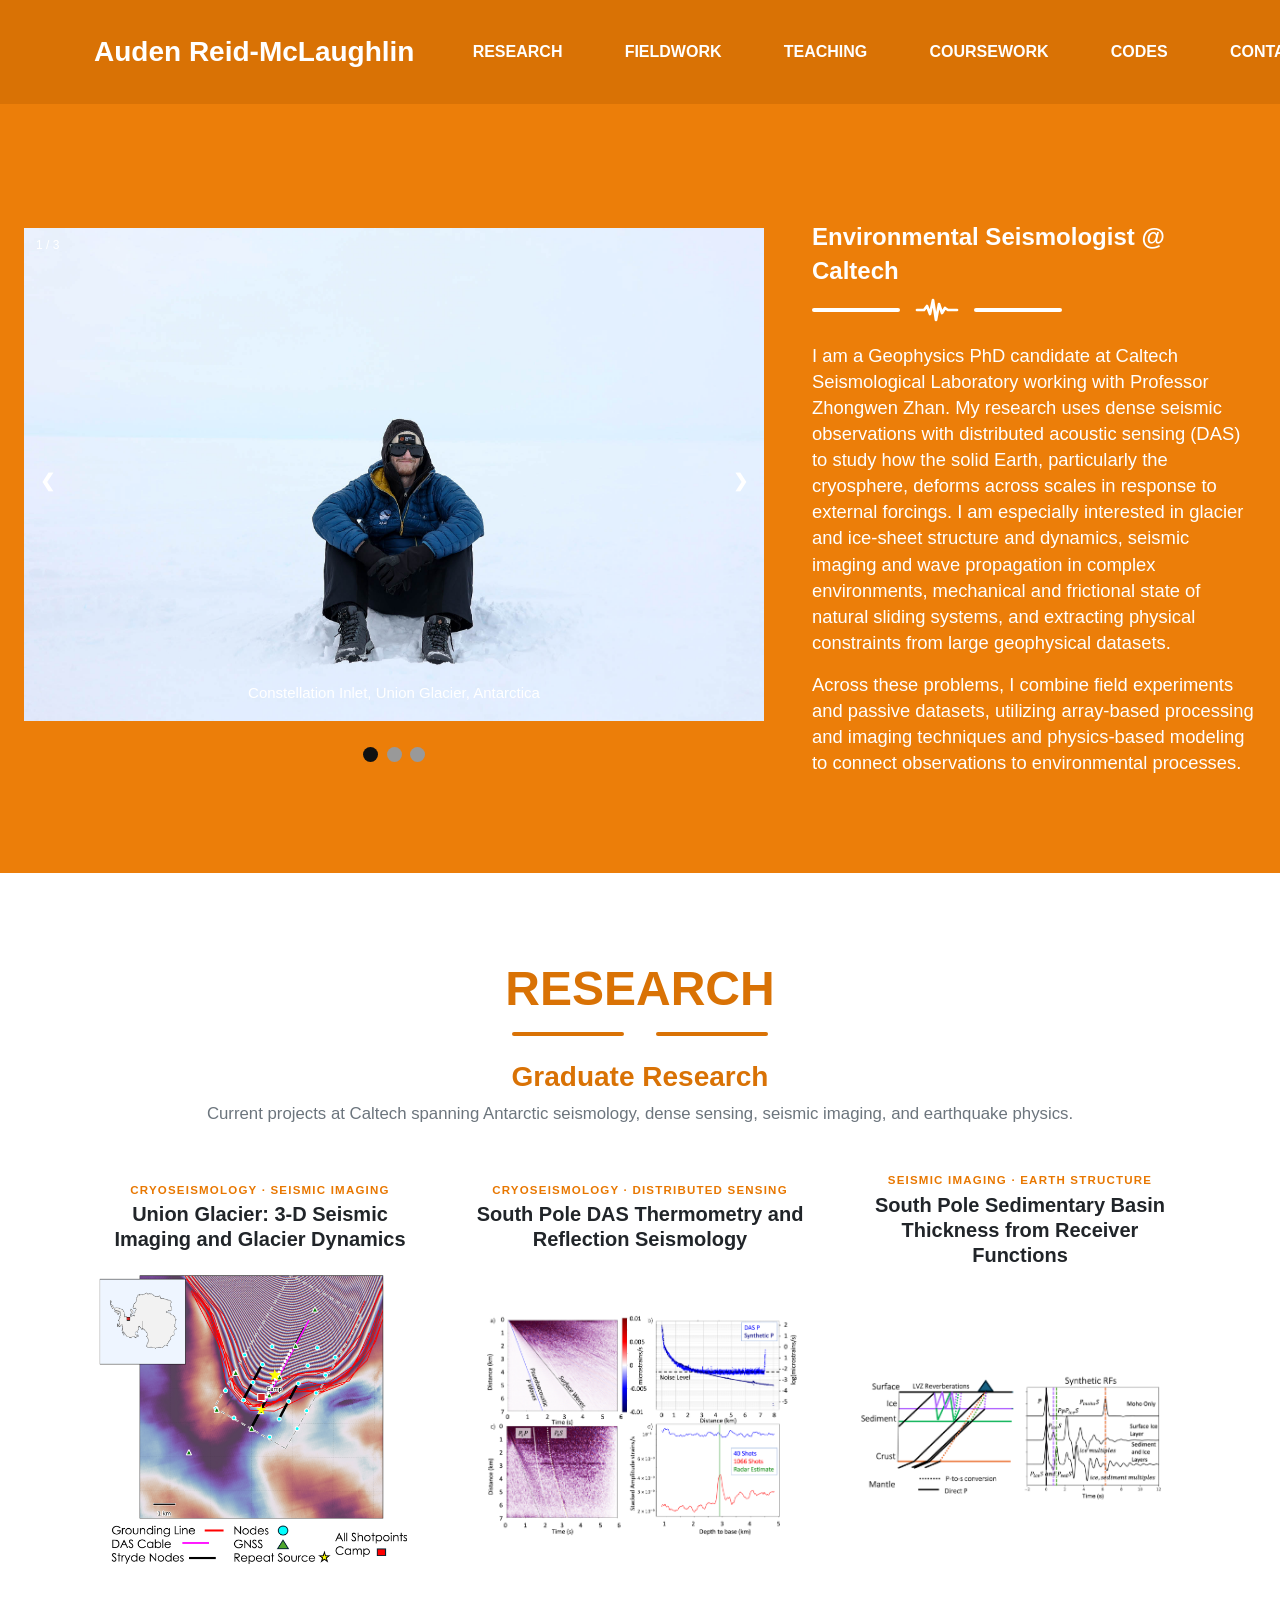
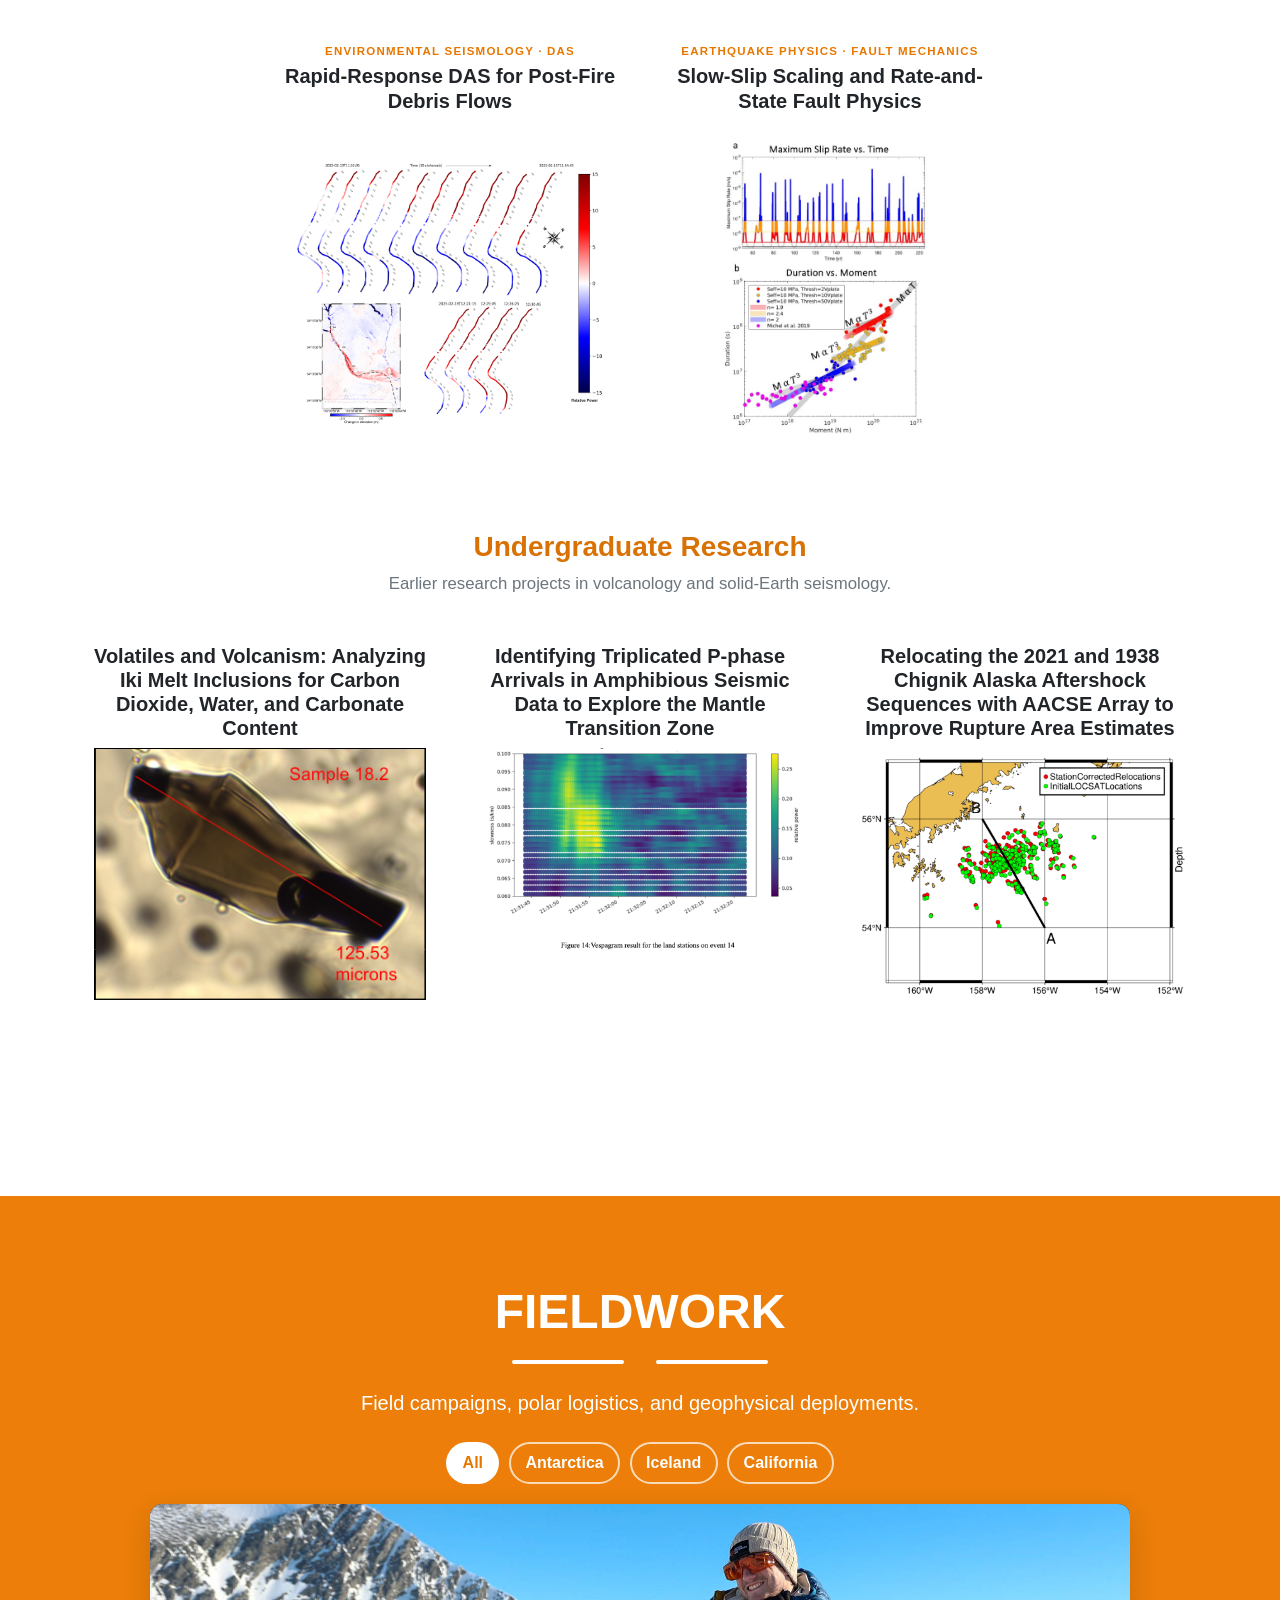
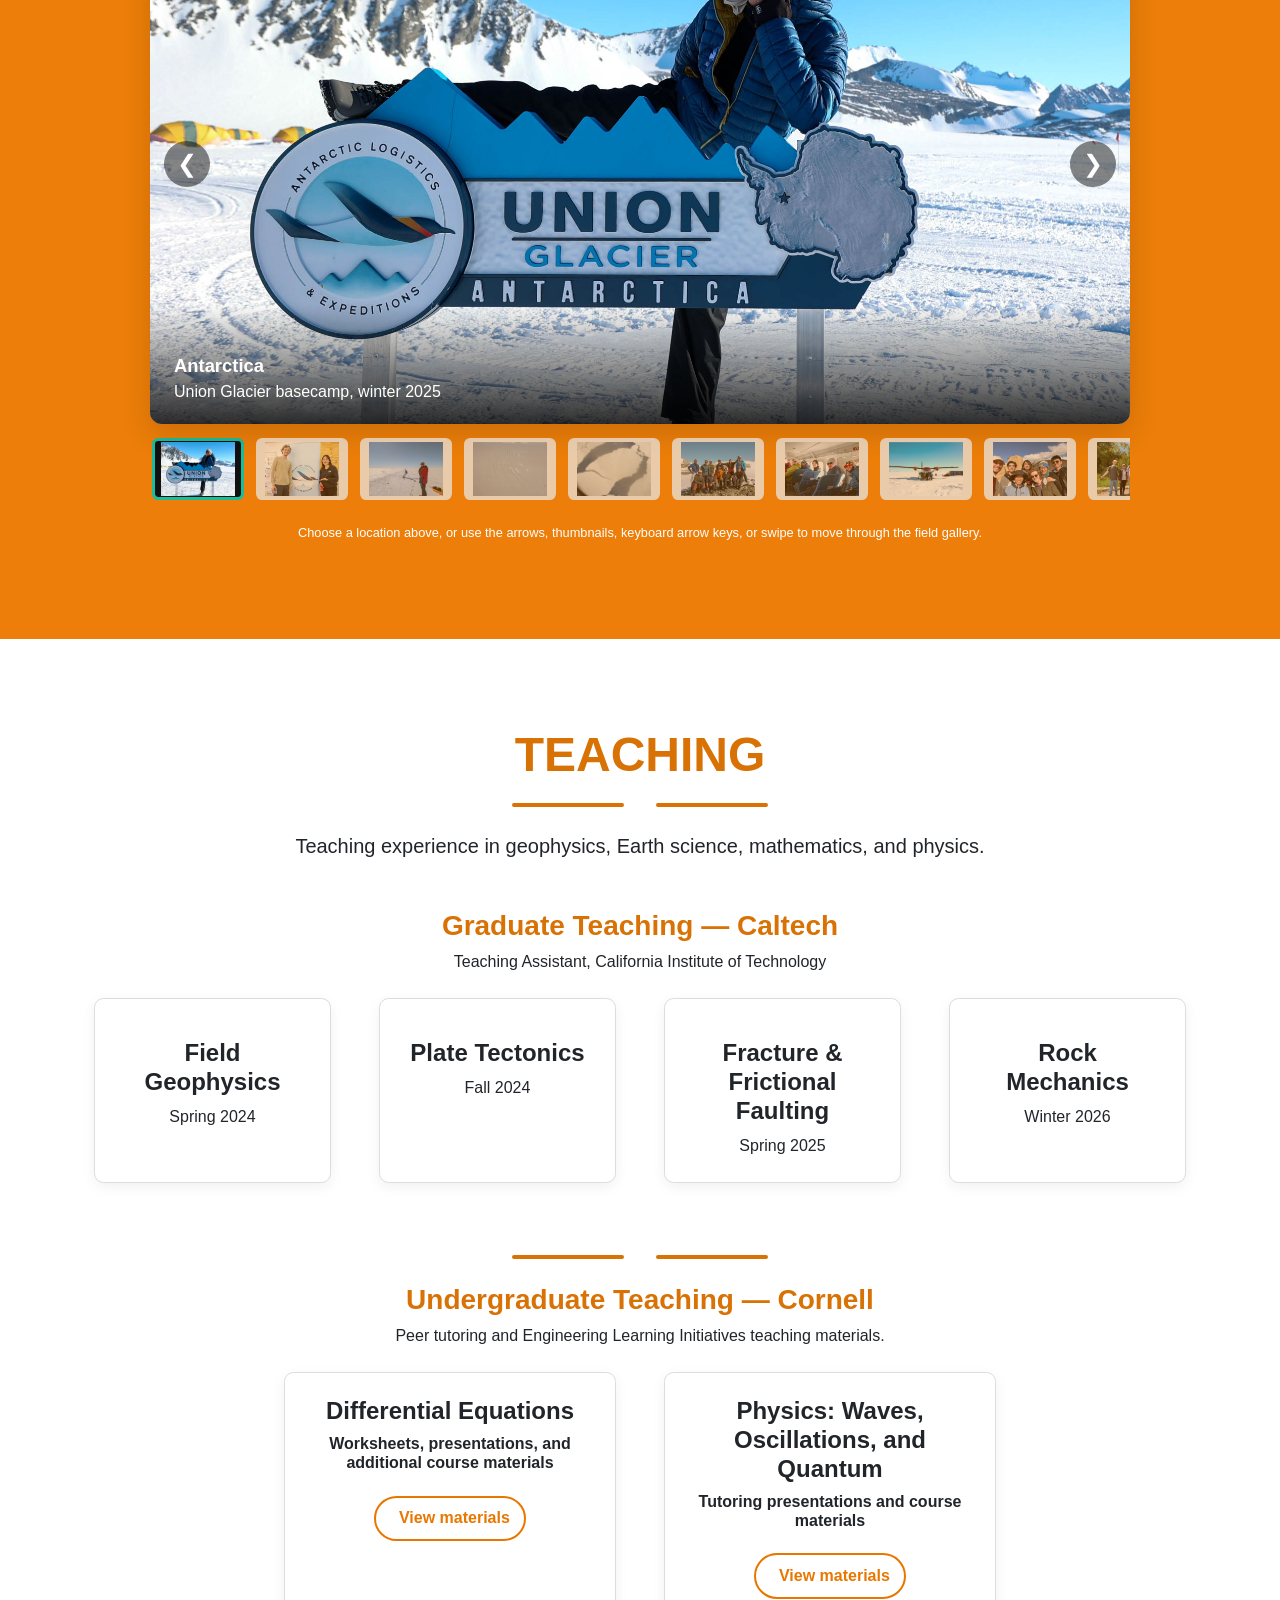
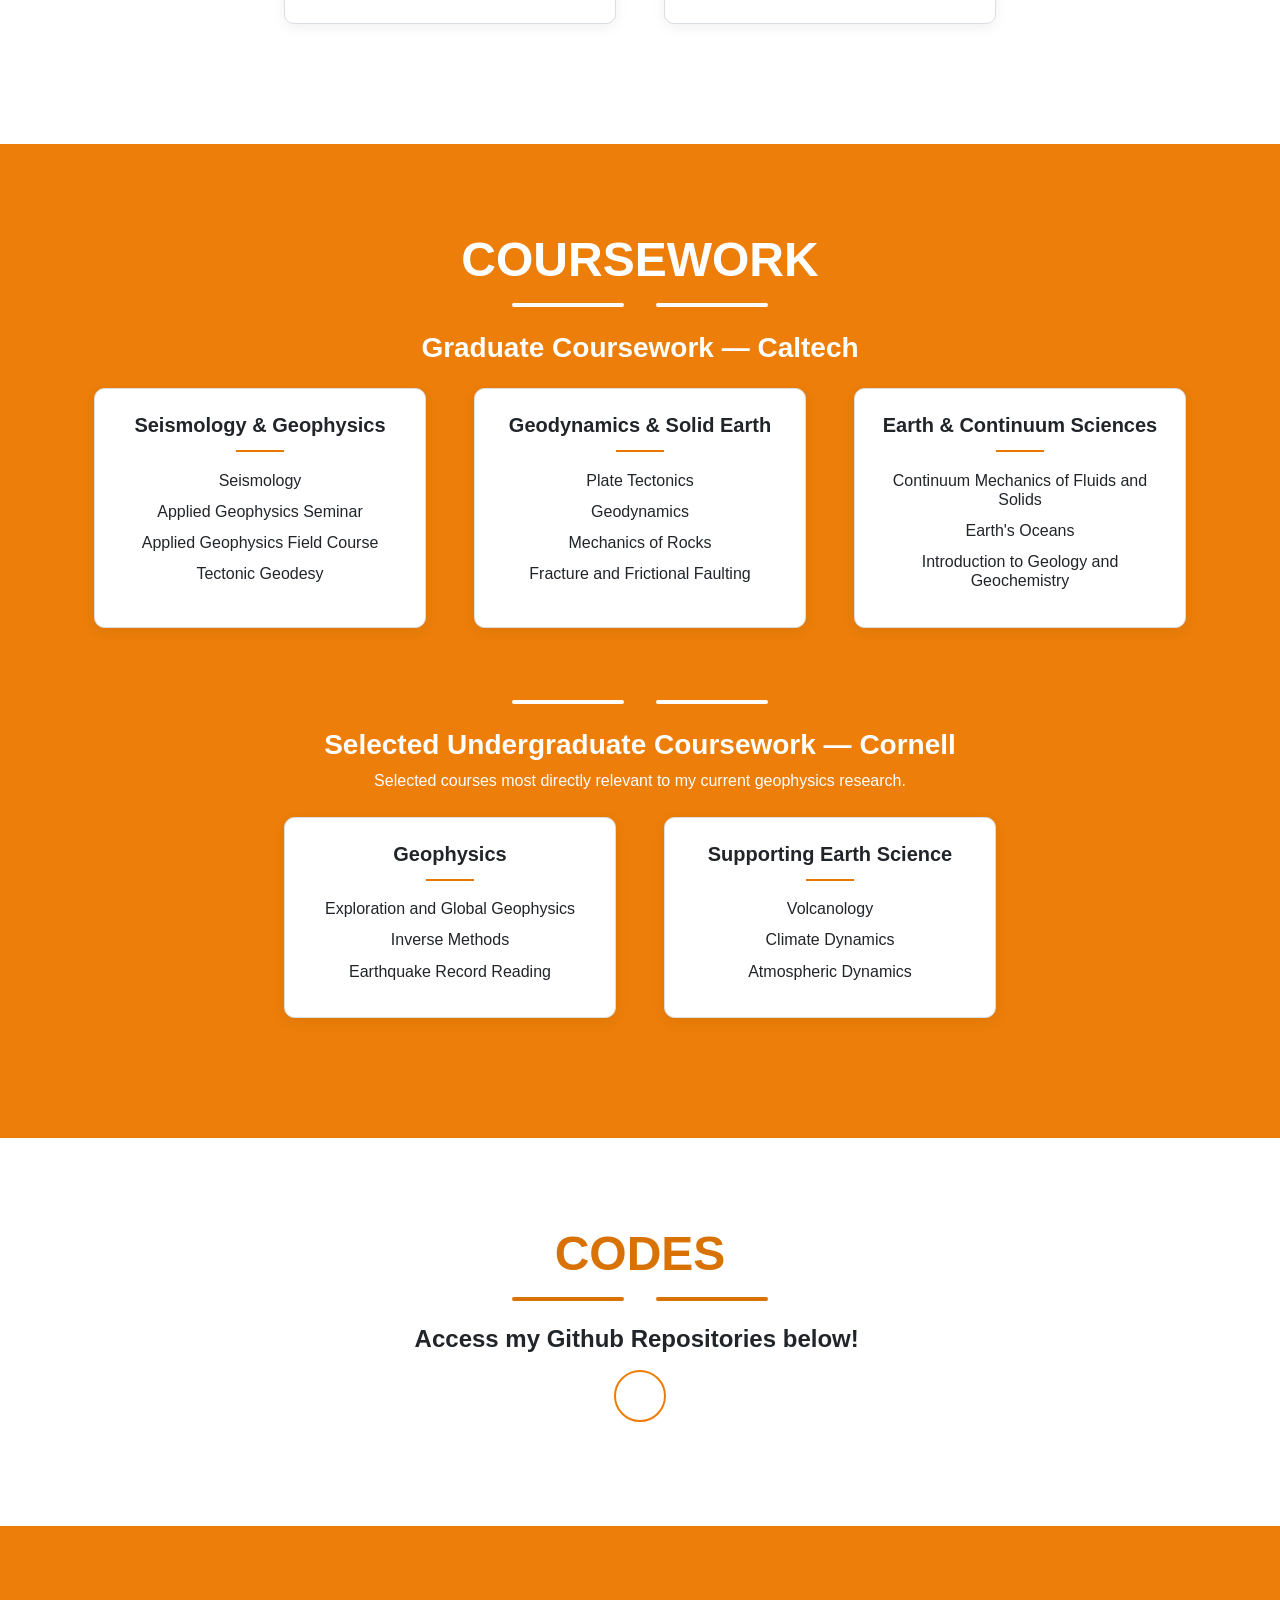
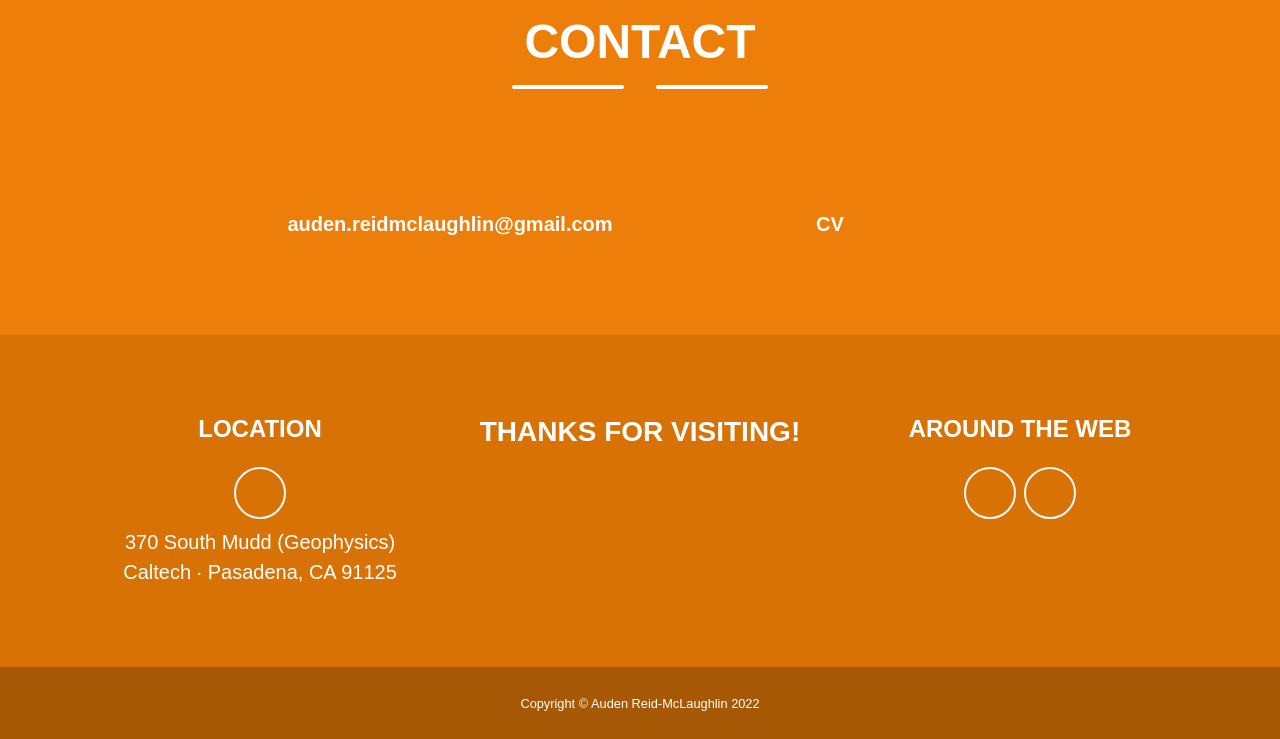
==== index.html @ 678bf790 "Fix typo in bio description for clarity" ====
<!DOCTYPE html>
<html lang="en">
    <head>
        <meta charset="utf-8">
        <meta name="viewport" content="width=device-width, initial-scale=1, shrink-to-fit=no">
        <meta name="description" content="">
        <meta name="author" content="">
        <title>Auden Reid-McLaughlin</title>
        <link rel="icon" type="image/svg+xml" href="favicon.svg">
        <link rel="shortcut icon" href="favicon.svg">
        <!-- Font Awesome icons (free version)-->
        <script src="https://cdnjs.cloudflare.com/ajax/libs/font-awesome/5.13.0/js/all.min.js" crossorigin="anonymous"></script>
        <!-- Core theme CSS (includes Bootstrap)-->
        <link href="css/styles.css" rel="stylesheet">
        <!-- Fonts CSS-->
        <link rel="stylesheet" href="css/heading.css">
        <link rel="stylesheet" href="css/body.css">
        <style>
            .research-intro { font-size: 1.05rem; color: #6c757d; }
            #mainNav .nav-link { display:flex; align-items:center; gap:.42rem; }
            #mainNav .nav-section-icon { font-size:.88em; width:1.1em; text-align:center; opacity:.92; }
            @media (max-width:991.98px) { #mainNav .nav-link { justify-content:flex-start; } }
            .project-placeholder { min-height: 250px; width: 100%; background: #f2f4f5; border: 2px dashed #c7cdd1; border-radius: .5rem; display: flex; flex-direction: column; align-items: center; justify-content: center; color: #6c757d; padding: 2rem; text-align: center; }
            .project-placeholder span { font-weight: 700; font-size: 1.05rem; }
            .project-placeholder small { margin-top: .4rem; }
            .project-placeholder-modal { min-height: 330px; margin-bottom: 2rem; }
            .project-poster-thumb { width: 100%; height: 250px; object-fit: cover; object-position: top center; border-radius: .5rem; }
            .poster-pdf { width: 100%; height: 72vh; min-height: 600px; border: 1px solid #dee2e6; border-radius: .35rem; }
            @media (max-width: 767px) { .poster-pdf { height: 70vh; min-height: 450px; } }
            .project-overview { position: relative; height: 300px; overflow: hidden; border-radius: .5rem; background: #fff; display:flex; align-items:center; justify-content:center; }
            .project-overview img { width:100%; height:100%; object-fit:contain; object-position:center; display:block; }
            .project-overview-fallback { position:absolute; inset:0; display:flex; flex-direction:column; align-items:center; justify-content:center; padding:2rem; color:#6c757d; text-align:center; }
            .project-overview-fallback i { margin-bottom:.75rem; }
            .glass-frame-wrap {
                width:min(92vw,1320px);
                max-width:1320px;
                aspect-ratio:16 / 10;
                margin:0 auto 1rem !important;
                overflow:hidden;
                border:1px solid #dee2e6;
                border-radius:.5rem;
                background:#fff;
                position:relative;
            }
            .glass-frame {
                position:absolute;
                inset:0;
                width:133.333% !important;
                height:133.333% !important;
                border:0;
                background:#fff;
                display:block;
                transform:scale(.75);
                transform-origin:top left;
            }
            .glass-preview-wrap { position:relative; max-width:1000px; margin:0 auto 1rem; border-radius:.55rem; overflow:hidden; background:#f2f4f5; box-shadow:0 6px 20px rgba(0,0,0,.12); }
            .glass-preview-wrap img, .glass-preview-wrap canvas { width:100%; height:auto; display:block; cursor:pointer; }
            .glass-preview-controls { position:absolute; left:14px; bottom:14px; z-index:3; display:flex; gap:.5rem; }
            .glass-preview-controls button, .glass-preview-controls a { border:0; border-radius:999px; padding:.5rem .8rem; background:rgba(0,0,0,.68); color:#fff; font-size:.88rem; text-decoration:none; cursor:pointer; }
            .glass-preview-controls button:hover, .glass-preview-controls a:hover { background:rgba(0,0,0,.86); color:#fff; text-decoration:none; }
            .fieldwork-shell { max-width: 980px; margin: 0 auto; }
            .fieldwork-stage { position:relative; min-height:520px; border-radius:.75rem; overflow:hidden; background:#18222b; box-shadow:0 10px 30px rgba(0,0,0,.14); }
            .field-slide { display:none; min-height:520px; align-items:center; justify-content:center; position:relative; }
            .field-slide.active { display:flex; }
            .field-slide img { width:100%; height:520px; object-fit:cover; }
            .field-empty { color:#fff; text-align:center; padding:4rem 2rem; }
            .field-caption { position:absolute; left:0; right:0; bottom:0; padding:3rem 1.5rem 1.25rem; color:#fff; text-align:left; background:linear-gradient(transparent,rgba(0,0,0,.82)); }
            .field-caption strong { display:block; font-size:1.15rem; }
            .field-arrow { position:absolute; top:50%; transform:translateY(-50%); z-index:4; width:46px; height:46px; border:0; border-radius:50%; background:rgba(0,0,0,.48); color:#fff; font-size:1.5rem; }
            .field-arrow:hover { background:rgba(0,0,0,.72); }
            .field-arrow.prev-field { left:14px; } .field-arrow.next-field { right:14px; }
            .field-thumbs { display:flex; gap:.75rem; overflow-x:auto; padding:.9rem .15rem .45rem; justify-content:flex-start; scroll-behavior:smooth; scrollbar-width:thin; -webkit-overflow-scrolling:touch; }
            .field-thumb { width:92px; height:62px; flex:0 0 auto; border:3px solid transparent; border-radius:.4rem; overflow:hidden; background:#e9ecef; cursor:pointer; opacity:.7; }
            .field-thumb.active { border-color:#1abc9c; opacity:1; }
            .field-thumb img { width:100%; height:100%; object-fit:cover; }
            .fieldwork-filters { display:flex; flex-wrap:wrap; justify-content:center; gap:.6rem; margin:0 auto 1.25rem; }
            .fieldwork-filter { border:2px solid rgba(255,255,255,.72); border-radius:999px; padding:.42rem .9rem; background:transparent; color:#fff; font-weight:700; cursor:pointer; }
            .fieldwork-filter:hover, .fieldwork-filter.active { background:#fff; color:#e87700; }
            @media (max-width:767px) { .glass-frame{height:65vh;min-height:480px}.fieldwork-stage,.field-slide{min-height:360px}.field-slide img{height:360px} }
                    .field-slide video { width:100%; height:520px; object-fit:contain; display:block; background:#000; }\n
            /* Full-resolution fieldwork lightbox */
            .field-slide img { cursor: zoom-in; }
            .field-lightbox { position:fixed; inset:0; z-index:10000; display:none; align-items:center; justify-content:center; background:rgba(0,0,0,.94); padding:24px; }
            .field-lightbox.open { display:flex !important; }
            .field-lightbox img { max-width:96vw; max-height:92vh; width:auto; height:auto; object-fit:contain; box-shadow:0 8px 40px rgba(0,0,0,.45); }
            .field-lightbox-close { position:fixed; top:18px; right:24px; border:0; background:rgba(255,255,255,.15); color:#fff; width:48px; height:48px; border-radius:50%; font-size:32px; line-height:1; cursor:pointer; z-index:10001; }
            .field-lightbox-note { position:fixed; left:50%; bottom:16px; transform:translateX(-50%); color:#fff; background:rgba(0,0,0,.55); padding:6px 12px; border-radius:16px; font-size:.9rem; }

            .graduate-project-card .portfolio-item-caption { background:rgba(0,0,0,.08); }
            .graduate-project-card .portfolio-item-caption-content { display:none; }
            .project-heading { min-height:86px; display:flex; flex-direction:column; align-items:center; justify-content:flex-end; margin-bottom:.75rem; }
            .project-heading h5 { margin:0; color:#212529; line-height:1.25; }
            .project-insignia { margin-top:.5rem; font-size:1.55rem; color:#e87700; line-height:1; }
            @media (max-width:991px) { .project-heading { min-height:0; } .project-overview { height:320px; } }

            .poster-fullres-wrap {
                width:100%;
                max-width:1400px;
                margin:0 auto 1.5rem !important;
                padding:0;
                overflow:hidden !important;
                background:#fff !important;
                border:1px solid #dee2e6;
                border-radius:.5rem;
                text-align:center;
            }
            .poster-fullres {
                display:block !important;
                width:100% !important;
                max-width:100% !important;
                min-width:0 !important;
                height:auto !important;
                max-height:78vh !important;
                margin:0 auto;
                object-fit:contain !important;
                image-rendering:auto;
                cursor:zoom-in;
            }
            @media (max-width:900px) {
                .poster-fullres { width:100% !important; min-width:0 !important; max-height:70vh !important; }
            }

            .teaching-card { border:1px solid #d9dee2; border-radius:.6rem; background:#fff; color:#212529; box-shadow:0 4px 14px rgba(0,0,0,.06); }
            .seismic-wave-icon { width:42px; height:28px; display:block; overflow:visible; }
            .seismic-wave-icon polyline { fill:none; stroke:currentColor; stroke-width:2.7; stroke-linecap:round; stroke-linejoin:round; vector-effect:non-scaling-stroke; }
            .seismic-wave-icon.wave-animate polyline { stroke-dasharray:1; stroke-dashoffset:1; animation:drawSeismicWave 1.35s cubic-bezier(.35,0,.2,1) .12s forwards; }
            @keyframes drawSeismicWave { from { stroke-dashoffset:1; } to { stroke-dashoffset:0; } }
            @media (prefers-reduced-motion:reduce) { .seismic-wave-icon.wave-animate polyline { animation:none; stroke-dashoffset:0; } }
            .project-category { display:block; margin-bottom:.32rem; color:#e87700; font-size:.72rem; font-weight:800; letter-spacing:.105em; line-height:1.15; text-transform:uppercase; }
            .drive-material-link { display:inline-flex; align-items:center; gap:.55rem; margin-top:.45rem; padding:.55rem .9rem; border:2px solid #e87700; border-radius:999px; color:#e87700 !important; background:#fff; font-weight:700; text-decoration:none !important; transition:.18s ease; }
            .drive-material-link:hover { color:#fff !important; background:#e87700; text-decoration:none !important; transform:translateY(-1px); }
            .drive-material-link i, .drive-material-link svg { font-size:1.15rem; }

            .poster-pdf-viewer { width:100%; max-width:1400px; aspect-ratio:1.55 / 1; height:auto; min-height:0; margin:0 auto 1rem; background:#525659; border:1px solid #dee2e6; border-radius:.5rem; overflow:hidden; }
            .poster-pdf-native { width:100%; height:100%; border:0; display:block; }
            @media (max-width:767px) { .poster-pdf-viewer { width:100%; aspect-ratio:1.45 / 1; min-height:0; } }

            .coursework-card { border:1px solid #d9dee2; border-radius:.65rem; background:#fff; color:#212529; box-shadow:0 4px 14px rgba(0,0,0,.06); }
            .coursework-card h6 { margin-bottom:.75rem; font-weight:500; }
            .coursework-rule { width:48px; height:2px; margin:.8rem auto 1.15rem; background:#e87700; }

            .masthead .container { max-width:1320px; }
            .masthead-intro-grid { width:100%; display:flex; gap:3rem; align-items:center; justify-content:center; margin-top:1.25rem; }
            .masthead-intro-media { flex:0 1 800px; min-width:0; max-width:800px; }
            .masthead-intro-copy { flex:1 1 480px; min-width:0; max-width:590px; text-align:left; }
            .masthead-intro-media .slideshow-container { width:100%; max-width:800px; margin:0 auto; }
            .masthead-intro-media .slideshow-container .mySlides img { width:100%; height:auto; max-height:680px; object-fit:contain; }
            .masthead-intro-copy .divider-custom { justify-content:flex-start; margin:.25rem 0 1.15rem; }
            .masthead-intro-copy .divider-custom .divider-custom-line { max-width:5.5rem; }
            .masthead-intro-copy .masthead-subheading { line-height:1.42; white-space:normal; }
            .masthead-intro-copy .masthead-bio { font-size:1.15rem; }
            @media (max-width:991.98px) {
              .masthead-intro-grid { display:block; margin-top:.5rem; }
              .masthead-intro-media { max-width:760px; margin:0 auto 1.75rem; }
              .masthead-intro-copy { text-align:center; max-width:760px; margin:0 auto; }
              .masthead-intro-copy .divider-custom { justify-content:center; }
            }
</style>
    </head>
    <body id="page-top">
        <nav class="navbar navbar-expand-lg bg-secondary fixed-top" id="mainNav">
            <div class="container"><a class="navbar-brand js-scroll-trigger" href="#page-top">Auden Reid-McLaughlin</a>
                <button class="navbar-toggler navbar-toggler-right font-weight-bold bg-primary text-white rounded" type="button" data-toggle="collapse" data-target="#navbarResponsive" aria-controls="navbarResponsive" aria-expanded="false" aria-label="Toggle navigation">Menu <i class="fas fa-bars"></i></button>
                <div class="collapse navbar-collapse" id="navbarResponsive">
                    <ul class="navbar-nav ml-auto">
                        <li class="nav-item mx-0 mx-lg-1"><a class="nav-link py-3 px-0 px-lg-3 rounded js-scroll-trigger" href="#research"><i class="fas fa-chart-bar nav-section-icon" aria-hidden="true"></i><span>RESEARCH</span></a></li>
                        <li class="nav-item mx-0 mx-lg-1"><a class="nav-link py-3 px-0 px-lg-3 rounded js-scroll-trigger" href="#fieldwork"><i class="fas fa-camera nav-section-icon" aria-hidden="true"></i><span>FIELDWORK</span></a></li>
                        <li class="nav-item mx-0 mx-lg-1"><a class="nav-link py-3 px-0 px-lg-3 rounded js-scroll-trigger" href="#teaching"><i class="fas fa-chalkboard-teacher nav-section-icon" aria-hidden="true"></i><span>TEACHING</span></a></li>
                        <li class="nav-item mx-0 mx-lg-1"><a class="nav-link py-3 px-0 px-lg-3 rounded js-scroll-trigger" href="#coursework"><i class="fas fa-book nav-section-icon" aria-hidden="true"></i><span>COURSEWORK</span></a></li>
                        <li class="nav-item mx-0 mx-lg-1"><a class="nav-link py-3 px-0 px-lg-3 rounded js-scroll-trigger" href="#codes"><i class="fas fa-code nav-section-icon" aria-hidden="true"></i><span>CODES</span></a></li>
                        <li class="nav-item mx-0 mx-lg-1"><a class="nav-link py-3 px-0 px-lg-3 rounded js-scroll-trigger" href="#contact"><i class="fas fa-user nav-section-icon" aria-hidden="true"></i><span>CONTACT</span></a></li>
                    </ul>
                </div>
            </div>
        </nav>
        <header class="masthead bg-primary text-white text-center">
            <div class="container d-flex align-items-center flex-column">
                <!-- Masthead Heading-->
                <h1 class="sr-only">Auden Reid-McLaughlin</h1>
                <div class="masthead-intro-grid">
                    <div class="masthead-intro-media">
                <!-- Masthead Avatar Image-->
                <head>
    <title>Slideshow Images</title>
    <style>
      * {
        box-sizing: border-box
      }
      body {
        font-family: Verdana, sans-serif;
        margin: 0
      }
      .mySlides {
        display: none
      }
      img {
        vertical-align: middle;
      }
      .slideshow-container {
        width: min(1000px, 92vw);
        max-width: 1000px;
        position: relative;
        margin: auto;
      }
      .slideshow-container .mySlides img {
        width: 100%;
        max-height: 760px;
        object-fit: contain;
      }
      /* Next & previous buttons */
      .prev,
      .next {
        cursor: pointer;
        position: absolute;
        top: 50%;
        width: auto;
        padding: 16px;
        margin-top: -22px;
        color: white;
        font-weight: bold;
        font-size: 18px;
        transition: 0.6s ease;
        border-radius: 0 3px 3px 0;
        user-select: none;
      }
      .prev {
        left: 0;
        border-radius: 3px 0 0 3px;
      }
      /* Position the "next button" to the right */
      .next {
        right: 0;
        border-radius: 3px 0 0 3px;
      }
      /* On hover, add a black background color with a little bit see-through */
      .prev:hover,
      .next:hover {
        background-color: rgba(0, 0, 0, 0.8);
      }
      /* Caption text */
      .text {
        color: #ffffff;
        font-size: 15px;
        padding: 8px 12px;
        position: absolute;
        bottom: 8px;
        width: 100%;
        text-align: center;
      }
      /* Number text (1/3 etc) */
      .numbertext {
        color: #ffffff;
        font-size: 12px;
        padding: 8px 12px;
        position: absolute;
        top: 0;
      }
      /* The dots/bullets/indicators */
      .dot {
        cursor: pointer;
        height: 15px;
        width: 15px;
        margin: 0 2px;
        background-color: #999999;
        border-radius: 50%;
        display: inline-block;
        transition: background-color 0.6s ease;
      }
      .active,
      .dot:hover {
        background-color: #111111;
      }
      /* Fading animation */
      .fade {
-webkit-animation-name: fade;
-webkit-animation-duration: 1.5s;
-webkit-animation-fill-mode: forwards; 
animation-name: fade;
animation-duration: 1.5s;
animation-fill-mode: forwards; 
      }
      @-webkit-keyframes fade {
        from {
          opacity: .4
        }
        to {
          opacity: 1
        }
      }
      @keyframes fade {
        from {
          opacity: .4
        }
        to {
          opacity: 1
        }
      }
      /* On smaller screens, decrease text size */
      @media only screen and (max-width: 300px) {
        .prev,
        .next,
        .text {
          font-size: 11px
        }
      }
    </style>
  </head>
  <body>
    <div class="slideshow-container">
      <div class="mySlides fade">
        <div class="numbertext">1 / 3</div>
        <img src="GLASS_Antarctica_2025_401.jpg" style="width:100%" alt="Constellation Inlet, Union Glacier, Antarctica">
        <div class="text">Constellation Inlet, Union Glacier, Antarctica</div>
      </div>
      <div class="mySlides fade">
        <div class="numbertext">2 / 3</div>
        <img src="GLASS_Antarctica_2025_91.jpg" style="width:100%" alt="Union Glacier Base Camp, Antarctica">
        <div class="text">Union Glacier Base Camp, Antarctica</div>
      </div>
      <div class="mySlides fade">
        <div class="numbertext">3 / 3</div>
        <img src="GLASS_Antarctica_2025_100.jpg" style="width:100%" alt="Testing low size, weight and power DAS at Union Glacier">
        <div class="text">Testing low size, weight and power DAS at Union Glacier</div>
      </div>
      <a class="prev" onclick="plusSlides(-1)">&#10094;</a>
      <a class="next" onclick="plusSlides(1)">&#10095;</a>
    </div>
    <br>
    <div style="text-align:center">
      <span class="dot" onclick="currentSlide(1)"></span>
      <span class="dot" onclick="currentSlide(2)"></span>
      <span class="dot" onclick="currentSlide(3)"></span>
    </div>
                    </div>
                    <div class="masthead-intro-copy">
    <script>
      var slideIndex = 1;
      showSlides(slideIndex);
      function plusSlides(n) {
        showSlides(slideIndex += n);
      }
      function currentSlide(n) {
        showSlides(slideIndex = n);
      }
      function showSlides(n) {
        var i;
        var slides = document.getElementsByClassName("mySlides");
        var dots = document.getElementsByClassName("dot");
        if(n > slides.length) {
          slideIndex = 1
        }
        if(n < 1) {
          slideIndex = slides.length
        }
        for(i = 0; i < slides.length; i++) {
          slides[i].style.display = "none";
        }
        for(i = 0; i < dots.length; i++) {
          dots[i].className = dots[i].className.replace(" active", "");
        }
        slides[slideIndex - 1].style.display = "block";
        dots[slideIndex - 1].className += " active";
      }
    </script>
</body>
                <!-- Masthead Subheading-->
                <h2 class="pre-wrap masthead-subheading font-weight-bold mb-2">Environmental Seismologist @ Caltech</h2>
                <!-- Icon Divider-->
                <div class="divider-custom divider-light">
                    <div class="divider-custom-line"></div>
                    <div class="divider-custom-icon" aria-label="Seismic waveform"><svg class="seismic-wave-icon" viewBox="0 0 42 28" role="img" aria-hidden="true"><polyline pathLength="1" points="1,14 8,14 11,10 14,18 17,4 20,24 23,8 26,17 29,12 32,14 41,14"></polyline></svg></div>
                    <div class="divider-custom-line"></div>
                </div>
                <h4 class="pre-wrap masthead-subheading masthead-bio font-weight-light mb-3">I am a Geophysics PhD candidate at Caltech Seismological Laboratory working with Professor Zhongwen Zhan. My research uses dense seismic observations with distributed acoustic sensing (DAS) to study how the solid Earth, particularly the cryosphere, deforms across scales in response to external forcings. I am especially interested in glacier and ice-sheet structure and dynamics, seismic imaging and wave propagation in complex environments, mechanical and frictional state of natural sliding systems, and extracting physical constraints from large geophysical datasets.</h4>
                <h4 class="pre-wrap masthead-subheading masthead-bio font-weight-light mb-0">Across these problems, I combine field experiments and passive datasets, utilizing array-based processing and imaging techniques and physics-based modeling to connect observations to environmental processes.</h4>
                    </div>
                </div>
            </div>
        </header>
        <section class="page-section research" id="research">
            <div class="container">
                <!-- Portfolio Section Heading-->
                <div class="text-center">
                    <h2 class="page-section-heading text-secondary mb-0 d-inline-block">RESEARCH</h2>
                </div>
                <!-- Icon Divider-->
                <div class="divider-custom">
                    <div class="divider-custom-line"></div>
                    <div class="divider-custom-icon"><i class="fas fa-chart-bar"></i></div>
                    <div class="divider-custom-line"></div>
                </div>
                <!-- Portfolio Grid Items-->
                <div class="text-center mb-5">
                    <h3 class="text-secondary mb-2">Graduate Research</h3>
                    <p class="research-intro mb-0">Current projects at Caltech spanning Antarctic seismology, dense sensing, seismic imaging, and earthquake physics.</p>
                </div>
                <div class="row justify-content-center">
                    <div class="col-md-6 col-lg-4 mb-5 graduate-project-card">
                        <div class="project-heading text-center">
                            <span class="project-category">Cryoseismology · Seismic Imaging</span>
                            <h5>Union Glacier: 3-D Seismic Imaging and Glacier Dynamics</h5>
                            <div class="project-insignia" aria-hidden="true"><i class="fas fa-mountain"></i></div>
                        </div>
                        <div class="portfolio-item mx-auto" data-toggle="modal" data-target="#portfolioModal3">
                            <div class="portfolio-item-caption d-flex align-items-center justify-content-center h-100 w-100"><div class="portfolio-item-caption-content"></div></div>
                            <div class="project-overview"><img src="expoverview.png" alt="Union Glacier GLASS overview"></div>
                        </div>
                    </div>
                    <div class="col-md-6 col-lg-4 mb-5 graduate-project-card">
                        <div class="project-heading text-center">
                            <span class="project-category">Cryoseismology · Distributed Sensing</span>
                            <h5>South Pole DAS Thermometry and Reflection Seismology</h5>
                            <div class="project-insignia" aria-hidden="true"><i class="fas fa-snowflake"></i></div>
                        </div>
                        <div class="portfolio-item mx-auto" data-toggle="modal" data-target="#portfolioModal4">
                            <div class="portfolio-item-caption d-flex align-items-center justify-content-center h-100 w-100"><div class="portfolio-item-caption-content"></div></div>
                            <div class="project-overview"><img src="southpolecover.png" alt="South Pole DAS project overview"></div>
                        </div>
                    </div>
                    <div class="col-md-6 col-lg-4 mb-5 graduate-project-card">
                        <div class="project-heading text-center">
                            <span class="project-category">Seismic Imaging · Earth Structure</span>
                            <h5>South Pole Sedimentary Basin Thickness from Receiver Functions</h5>
                            <div class="project-insignia" aria-hidden="true"><i class="fas fa-layer-group"></i></div>
                        </div>
                        <div class="portfolio-item mx-auto" data-toggle="modal" data-target="#portfolioModal7">
                            <div class="portfolio-item-caption d-flex align-items-center justify-content-center h-100 w-100"><div class="portfolio-item-caption-content"></div></div>
                            <div class="project-overview"><img src="rfcover.png" alt="South Pole receiver-function project overview"></div>
                        </div>
                    </div>
                    <div class="col-md-6 col-lg-4 mb-5 graduate-project-card">
                        <div class="project-heading text-center">
                            <span class="project-category">Environmental Seismology · DAS</span>
                            <h5>Rapid-Response DAS for Post-Fire Debris Flows</h5>
                            <div class="project-insignia" aria-hidden="true"><i class="fas fa-wave-square"></i></div>
                        </div>
                        <div class="portfolio-item mx-auto" data-toggle="modal" data-target="#portfolioModal5">
                            <div class="portfolio-item-caption d-flex align-items-center justify-content-center h-100 w-100"><div class="portfolio-item-caption-content"></div></div>
                            <div class="project-overview"><img src="debrisflowscover.png" alt="Rapid-response DAS debris-flow project overview"></div>
                        </div>
                    </div>
                    <div class="col-md-6 col-lg-4 mb-5 graduate-project-card">
                        <div class="project-heading text-center">
                            <span class="project-category">Earthquake Physics · Fault Mechanics</span>
                            <h5>Slow-Slip Scaling and Rate-and-State Fault Physics</h5>
                            <div class="project-insignia" aria-hidden="true"><i class="fas fa-chart-line"></i></div>
                        </div>
                        <div class="portfolio-item mx-auto" data-toggle="modal" data-target="#portfolioModal6">
                            <div class="portfolio-item-caption d-flex align-items-center justify-content-center h-100 w-100"><div class="portfolio-item-caption-content"></div></div>
                            <div class="project-overview"><img src="slowslipcover.jpg" alt="Slow-slip scaling project overview"></div>
                        </div>
                    </div>
                                    </div>
                <div class="text-center mt-5 mb-5">
                    <h3 class="text-secondary mb-2">Undergraduate Research</h3>
                    <p class="research-intro mb-0">Earlier research projects in volcanology and solid-Earth seismology.</p>
                </div>
                <div class="row justify-content-center">
                    <div class="col-md-6 col-lg-4 mb-5">
                        <h5 class="text-center mb-2">Volatiles and Volcanism: Analyzing Iki Melt Inclusions for Carbon Dioxide, Water, and Carbonate Content</h5>
                        <div class="portfolio-item mx-auto" data-toggle="modal" data-target="#portfolioModal0">
                            <div class="portfolio-item-caption d-flex align-items-center justify-content-center h-100 w-100"><div class="portfolio-item-caption-content text-center text-white"><i class="fas fa-plus fa-3x"></i></div></div><img class="img-fluid mb-5" src="assets/img/portfolio/project1.png" alt="Iki melt inclusions project"/>
                        </div>
                    </div>
                    <div class="col-md-6 col-lg-4 mb-5">
                        <h5 class="text-center mb-2">Identifying Triplicated P-phase Arrivals in Amphibious Seismic Data to Explore the Mantle Transition Zone</h5>
                        <div class="portfolio-item mx-auto" data-toggle="modal" data-target="#portfolioModal1">
                            <div class="portfolio-item-caption d-flex align-items-center justify-content-center h-100 w-100"><div class="portfolio-item-caption-content text-center text-white"><i class="fas fa-plus fa-3x"></i></div></div><img class="img-fluid mb-5" src="assets/img/portfolio/project2.png" alt="Mantle transition zone project"/>
                        </div>
                    </div>
                    <div class="col-md-6 col-lg-4 mb-5">
                        <h5 class="text-center mb-2">Relocating the 2021 and 1938 Chignik Alaska Aftershock Sequences with AACSE Array to Improve Rupture Area Estimates</h5>
                        <div class="portfolio-item mx-auto" data-toggle="modal" data-target="#portfolioModal2">
                            <div class="portfolio-item-caption d-flex align-items-center justify-content-center h-100 w-100"><div class="portfolio-item-caption-content text-center text-white"><i class="fas fa-plus fa-3x"></i></div></div><img class="img-fluid mb-5" src="assets/img/portfolio/project3.png" alt="Chignik aftershock relocation project"/>
                        </div>
                    </div>
                </div>
            </div>
        </section>
        <!-- Portfolio Modal-->
        <div class="portfolio-modal modal fade" id="portfolioModal0" tabindex="-1" role="dialog" aria-labelledby="#portfolioModal0Label" aria-hidden="true">
            <div class="modal-dialog modal-xl" role="document">
                <div class="modal-content">
                    <button class="close" type="button" data-dismiss="modal" aria-label="Close"><span aria-hidden="true"><i class="fas fa-times"></i></span></button>
                    <div class="modal-body text-center">
                        <div class="container">
                            <div class="row justify-content-center">
                                <div class="col-lg-8">
                                    <!-- Portfolio Modal - Title-->
                                    <h6 class="portfolio-modal-title text-secondary mb-0">Analyzing Iki Melt Inclusions</h6>
                                    <!-- Icon Divider-->
                                    <div class="divider-custom">
                                        <div class="divider-custom-line"></div>
                                        <div class="divider-custom-icon"><i class="fas fa-chart-bar"></i></div>
                                        <div class="divider-custom-line"></div>
                                    </div>
                                    <!-- Portfolio Modal - Image--><img class="img-fluid rounded mb-5" src="assets/img/portfolio/project1.png" alt="Project 1"/>
                                    <!-- Portfolio Modal - Text-->
                                    <p class="mb-0">A main controlling factor on the explosivity of an eruption is the dissolved volatile content, such as carbon dioxide and water. Once the melt becomes supersaturated in volatiles, the gases exsolve from the magma by nucleating bubbles. The exsolution of low density gases drives volcanic eruptions, as the bubbles coalesce and degass, driving the magma upwards due to the pressure created in the conduit. Further, water in particular controls physical and chemical characteristics of the magma such as crystallization and polymerization, and therefore affects physical properties of the magma such as density and viscosity, which in turn influence eruptive behavior. Therefore, measuring the volatile content of the source magma allows researchers to better understand the behavior of  the eruption in terms of its explosivity. Secondly, measuring the volatile content in the initial magma source allows us to constrain the depth of the source, and therefore construct a fuller picture of the plumbing system for the given volcano. </p>
                                    <p class="mb-0">But how do we measure the initial volatile content if the erupted material has been degassed, as happens during the ascension of the magma? Melt inclusions are pockets of initial melt that have been trapped inside crystals that formed at depth that act like pressure vessels. Melt inclusions contain the dissolved volatiles in the magma at the pressure, and therefore depth at which they were trapped, and ideally, the crystal protects the melt from further modification. Therefore, measurement of the total volatile content in the melt inclusion allows us to make such calculations. I emphasize total volatile content here, as we have to measure not only the content in the melt, but in the vapor bubble as well. The vapor bubble forms with cooling and decompression, where the melt contracts and the void space is filled by volatiles that are no longer soluble in the melt. </p>
                                    <p class="mb-0">I spent my semester looking for and analyzing melt inclusions in olivine from the Kilauea Iki Eruption in 1959. In addition to the detection of pure CO2 and water, a main driver behind this project was to identify inclusions with carbonate content in and around the vapor bubble as well as carbon dioxide in the bubble. Research up until now involving Iki samples has only looked at the vapor phases of CO2 in melt inclusions (both in glass and vapor bubble), when in actuality, vapor bubbles host a variety of solid phases as well, including carbonates. Studies have shown that up to 80 percent of CO2 that is ‘lost’ from the glass during vapor bubble formation can be hosted in the solid carbonate phases that form in the vapor bubbles as CO2 concentrates (Venugopal et al. 2020), but this possibly significant carbon reservoir has not been included in melt inclusion analysis. This could potentially lead to underreporting of actual CO2 initially present in magma.</p>
                                    <p class="mb-3">I was hoping to identify melt inclusions with both carbonate and CO2 that would be suitable to run a homogenization experiment, where the carbonate is heated and converted into carbon dioxide to be re analyzed for CO2 content, to get a more accurate concentration. My project was focused on the first stage of constraining initial volatile content, where I mainly worked on picking melt inclusions, polishing and mounting them, running Raman analysis, then doing post analysis to find the CO2 content in the vapor bubbles. </p>
                                    <p class="mb-2">Click the links below to read the full report and presentation!</p>
                                    <div>
                                    <a class="btn btn-outline-primary btn-social mx-1 mb-5" href="assets/img/portfolio/Volcanology Final Research Paper .pdf"><i class="fas fa-paperclip"></i></a>
                                    <iframe class="mb-5" src="assets/img/portfolio/Volcanology Final Presenation.pdf" width="100%" height="500px" >
                                    </iframe>
                                    </div>
                                    <button class="btn btn-primary mt-3" href="#" data-dismiss="modal"><i class="fas fa-times fa-fw"></i>Close Window</button>
                                </div>
                            </div>
                        </div>
                    </div>
                </div>
            </div>
        </div>
        <div class="portfolio-modal modal fade" id="portfolioModal1" tabindex="-1" role="dialog" aria-labelledby="#portfolioModal1Label" aria-hidden="true">
            <div class="modal-dialog modal-xl" role="document">
                <div class="modal-content">
                    <button class="close" type="button" data-dismiss="modal" aria-label="Close"><span aria-hidden="true"><i class="fas fa-times"></i></span></button>
                    <div class="modal-body text-center">
                        <div class="container">
                            <div class="row justify-content-center">
                                <div class="col-lg-8">
                                    <!-- Portfolio Modal - Title-->
                                    <h6 class="portfolio-modal-title text-secondary mb-0">Identifying Triplicated P-phase Arrivals</h6>
                                    <!-- Icon Divider-->
                                    <div class="divider-custom">
                                        <div class="divider-custom-line"></div>
                                        <div class="divider-custom-icon"><i class="fas fa-chart-bar"></i></div>
                                        <div class="divider-custom-line"></div>
                                    </div>
                                    <!-- Portfolio Modal - Image--><img class="img-fluid rounded mb-5" src="assets/img/portfolio/project2.png" alt="Project 2"/>
                                    <!-- Portfolio Modal - Text-->
                                    <p class="mb-3">The Mantle Transition Zone (MTZ) is the physical and chemical transitional layer that separates the Lower and Upper Mantle between depths of 410 and 660 kilometers. Seismograms recorded between 10 and 30 degrees epicentral from seismic events show clear evidence of rays traveling through these upper mantle discontinuities, known as triplication. Identifying triplicated P-phases in seismic arrival data allows seismologists to constrain features of the MTZ through waveform modeling, as differences in expected and observed travel times yield information about the exact ray paths taken such as depth of discontinuity and vertical heterogeneity. The Alaska Peninsula is an optimal region of study, due to the subduction of the Pacific Plate under the North American Plate, giving rise to significant seismic activity. The deployment of both onshore and ocean bottom seismometers during the Alaska Amphibious Community Seismic Experiment (AACSE) has gathered fifteen months of seismic data from which this project draws. After identifying suitable events for the study, the project discerns and enhances these triplication patterns from the amphibious data using array processing techniques such as filtering, stacking, beamforming, frequency wavenumber analysis, and cross correlation. The paper goes on to discuss the specific challenges with ocean bottom seismometer data, as well as effects from volcanic structures on arrival data while using the listed techniques to rectify these obstacles. This identification would be important to the field of earth science, as it would advance the understanding of Earth’s internal processes by better understanding key features of its structure. Currently, there is much speculation as to the origin of volcanic activity and magmas which seem unrelated to known processes of volcanism. Many theories involve the MTZ, characterizing a new class of volcanism that originates in this zone which would be greatly aided by an accurate model of the region. </p>
                                    <p class="mb-2">Click the links below to read the full report and presentation!</p>
                                    <div>
                                    <a class="btn btn-outline-primary btn-social mx-1 mb-5" href="assets/img/portfolio/Final Report ELI - Google Docs.pdf"><i class="fas fa-paperclip"></i></a>
                                    <iframe class="mb-5" src="assets/img/portfolio/Auden RM Lightning Talk.pdf" width="100%" height="500px" >
                                    </iframe>
                                    </div>
                                    <button class="btn btn-primary mt-3" href="#" data-dismiss="modal"><i class="fas fa-times fa-fw"></i>Close Window</button>
                                </div>
                            </div>
                        </div>
                    </div>
                </div>
            </div>
        </div>
        <div class="portfolio-modal modal fade" id="portfolioModal2" tabindex="-1" role="dialog" aria-labelledby="#portfolioModal2Label" aria-hidden="true">
            <div class="modal-dialog modal-xl" role="document">
                <div class="modal-content">
                    <button class="close" type="button" data-dismiss="modal" aria-label="Close"><span aria-hidden="true"><i class="fas fa-times"></i></span></button>
                    <div class="modal-body text-center">
                        <div class="container">
                            <div class="row justify-content-center">
                                <div class="col-lg-8">
                                    <!-- Portfolio Modal - Title-->
                                    <h6 class="portfolio-modal-title text-secondary mb-0">Relocating the 2021 and 1938 Chignik Alaska Aftershock Sequences</h6>
                                    <!-- Icon Divider-->
                                    <div class="divider-custom">
                                        <div class="divider-custom-line"></div>
                                        <div class="divider-custom-icon"><i class="fas fa-chart-bar"></i></div>
                                        <div class="divider-custom-line"></div>
                                    </div>
                                    <!-- Portfolio Modal - Image--><img class="img-fluid rounded mb-5" src="assets/img/portfolio/project3.png" alt="Project 3"/>
                                    <!-- Portfolio Modal - Text-->
                                    <p class="mb-5">The 2021 M8.2 Chignik Alaska earthquake and its aftershock sequence raise questions about whether it is a repeat of the 1938 M8.3 event in the Semidi segment, the extent to which their rupture areas overlap, how either relate to seismically-imaged structures, and whether additional megathrust earthquakes in the region are possible. Accurate aftershock locations for these great earthquakes are key, as the 1938 rupture area is estimated from its recorded aftershocks. Like most subduction zone earthquakes, these sequences occurred offshore away from seismometers, so their geometry is uncertain. Fortunately, in 2018-19 an on and offshore experiment (AACSE) was conducted in this region, providing good control on seismicity location prior to 2021. We improve the rupture area estimates for the Chignik and 1938 sequences using well-located earthquakes from AACSE to calibrate travel times to stations recording during the 2021 and 1938 sequences and subsequently relocating them. Our approach is fourfold: (1) Gather regional station corrections using the AACSE seismometers in the Chignik rupture region. Though the array did not record the 2021 event, the AACSE catalog is used to collect corrections for regional stations that recorded the sequence. (2) Apply these corrections to the velocity model to relocate the Chignik sequence. Initial hypocenter relocations show little lateral change, with more significant depth variation. Initial relocated hypocenters remain 25-45 km deep, consistent with the working theory that the 2021 rupture did not reach the surface. (3) Retrieve teleseismic station corrections for the larger 2021 aftershocks prior to relocation of the 1938 rupture, which only has data from stations >30 degrees epicentrally. (4) Relocate the 1938 sequence using teleseismic corrections. There are too few recorded events in the 1938 sequence to unambiguously map the aftershock zone, but initial analysis suggests relocations to be similar to their original locations. </p>
                                    <p class="mb-5">This project was presented as a poster at SSA (Seismological Society of America) Conference in April. A manuscript is currently in the works. Check out the poster below! </p>
                                    <iframe class="mb-5" src="assets/img/portfolio/ssa poster.pdf" width="100%" height="500px" >
                                    </iframe>
                                    <button class="btn btn-primary" href="#" data-dismiss="modal"><i class="fas fa-times fa-fw"></i>Close Window</button>
                                </div>
                            </div>
                        </div>
                    </div>
                </div>
            </div>
        </div>
        <!-- Graduate Research Modals -->
        <!-- Graduate Research Modals -->
        <div class="portfolio-modal modal fade" id="portfolioModal3" tabindex="-1" role="dialog" aria-hidden="true">
            <div class="modal-dialog modal-xl" role="document"><div class="modal-content"><button class="close" type="button" data-dismiss="modal" aria-label="Close"><span aria-hidden="true"><i class="fas fa-times"></i></span></button><div class="modal-body text-center"><div class="container-fluid px-lg-4"><div class="row justify-content-center"><div class="col-12">
                <h6 class="portfolio-modal-title text-secondary mb-0">Union Glacier: 3-D Seismic Imaging and Glacier Dynamics</h6>
                <div class="divider-custom"><div class="divider-custom-line"></div><div class="divider-custom-icon"><i class="fas fa-chart-bar"></i></div><div class="divider-custom-line"></div></div>
                <div class="mb-4">
                    <div class="glass-frame-wrap mx-auto"><iframe class="glass-frame" src="REFLECTORS_RADAR_PICKS_LOCATED_EVENTS_INTERACTIVE_3D.html" title="Interactive 3-D GLASS reflector, radar, and located-event visualization"></iframe></div>
                    <div class="d-flex justify-content-center mt-3">
                        <a class="btn btn-outline-primary btn-sm" href="REFLECTORS_RADAR_PICKS_LOCATED_EVENTS_INTERACTIVE_3D.html" target="_blank" rel="noopener"><i class="fas fa-external-link-alt mr-1"></i>Open full-screen interactive 3-D</a>
                    </div>
                    <p class="small text-muted mt-2 mb-0">Drag to rotate, scroll to zoom, and hover over the 3-D scene for details.</p>
                </div>
                <p class="mb-3 mx-auto" style="max-width:950px;">At Union Glacier, Antarctica, I lead seismic components of a dense geophysical experiment designed to image the ice column, basal environment, and structures controlling ice-stream motion. The experiment combines kilometers of distributed acoustic sensing with dense nodal seismometers, GNSS, radar, and active sources.</p>
                <p class="mb-4 mx-auto" style="max-width:950px;">My work focuses on high-resolution seismic imaging and wave propagation in strongly three-dimensional glacier geometry, including reflected and converted phases, out-of-plane structure, migration, and integration with radar and geodetic constraints. I also use numerical wave-propagation models to test how basal materials, water layers, and reflector geometry appear in the observations.</p>
                <button class="btn btn-primary" data-dismiss="modal"><i class="fas fa-times fa-fw"></i>Close Window</button>
            </div></div></div></div></div></div>
        </div>

        <div class="portfolio-modal modal fade" id="portfolioModal4" tabindex="-1" role="dialog" aria-hidden="true">
            <div class="modal-dialog modal-xl" role="document"><div class="modal-content"><button class="close" type="button" data-dismiss="modal" aria-label="Close"><span aria-hidden="true"><i class="fas fa-times"></i></span></button><div class="modal-body text-center"><div class="container"><div class="row justify-content-center"><div class="col-lg-10">
                <h6 class="portfolio-modal-title text-secondary mb-0">DAS Thermometry and Reflection Seismology at the South Pole</h6>
                <div class="divider-custom"><div class="divider-custom-line"></div><div class="divider-custom-icon"><i class="fas fa-chart-bar"></i></div><div class="divider-custom-line"></div></div>
                <div class="poster-fullres-wrap">
                    <a href="AGU2023Poster.jpg" target="_blank" rel="noopener"><img src="AGU2023Poster.jpg" class="poster-fullres" alt="DAS Thermometry and Reflection Seismology: Estimating Basal Properties at the South Pole poster"></a>
                </div>
                <p class="mb-3"><a class="btn btn-outline-primary" href="AGU2023Poster.jpg" target="_blank" rel="noopener"><i class="fas fa-expand mr-2"></i>Open full-resolution poster</a></p>
                <p class="mb-3">At the South Pole, we converted existing fiber-optic infrastructure into a dense distributed acoustic sensing array for active-source and passive seismology. I use reflection amplitudes, converted phases, attenuation, and waveform modeling to investigate the thermal state of the ice sheet and the properties of the subglacial sedimentary basin.</p>
                <p class="mb-4">This work links seismic observations to basal temperature, sediment properties, and ice-sheet dynamics, demonstrating how DAS can provide high-resolution constraints in an environment where conventional geophysical measurements are difficult to acquire.</p>
                <button class="btn btn-primary" data-dismiss="modal"><i class="fas fa-times fa-fw"></i>Close Window</button>
            </div></div></div></div></div></div>
        </div>

        <div class="portfolio-modal modal fade" id="portfolioModal7" tabindex="-1" role="dialog" aria-hidden="true">
            <div class="modal-dialog modal-xl" role="document"><div class="modal-content"><button class="close" type="button" data-dismiss="modal" aria-label="Close"><span aria-hidden="true"><i class="fas fa-times"></i></span></button><div class="modal-body text-center"><div class="container"><div class="row justify-content-center"><div class="col-lg-10">
                <h6 class="portfolio-modal-title text-secondary mb-0">Constraints on South Pole Sedimentary Basin Thickness</h6>
                <div class="divider-custom"><div class="divider-custom-line"></div><div class="divider-custom-icon"><i class="fas fa-chart-bar"></i></div><div class="divider-custom-line"></div></div>
                <div class="poster-pdf-viewer">
                    <object data="AGU2024__DRAFT1_-1.pdf#view=Fit" type="application/pdf" class="poster-pdf-native" aria-label="South Pole receiver-function poster PDF">
                        <p>Your browser cannot display the PDF inline. <a href="AGU2024__DRAFT1_-1.pdf" target="_blank" rel="noopener">Open the full-resolution poster PDF.</a></p>
                    </object>
                </div>
                <p class="mb-3"><a class="btn btn-outline-primary" href="AGU2024__DRAFT1_-1.pdf" target="_blank" rel="noopener"><i class="fas fa-expand mr-2"></i>Open full-resolution poster</a></p>
                <p class="mb-3">I developed a modified receiver-function approach for the South Pole that avoids unstable deconvolution in glacial settings by forward modeling the radial component from the observed vertical component. The method uses broadband seismic observations to constrain the subglacial sedimentary basin beneath the ice sheet.</p>
                <p class="mb-4">The results indicate an approximately 500–1500 m thick sedimentary basin across the array, with thickness increasing toward the South Pole. This helps reconcile previous geophysical estimates and provides constraints on the basal environment relevant to ice-sheet dynamics.</p>
                <button class="btn btn-primary" data-dismiss="modal"><i class="fas fa-times fa-fw"></i>Close Window</button>
            </div></div></div></div></div></div>
        </div>

        <div class="portfolio-modal modal fade" id="portfolioModal5" tabindex="-1" role="dialog" aria-hidden="true">
            <div class="modal-dialog modal-xl" role="document"><div class="modal-content"><button class="close" type="button" data-dismiss="modal" aria-label="Close"><span aria-hidden="true"><i class="fas fa-times"></i></span></button><div class="modal-body text-center"><div class="container"><div class="row justify-content-center"><div class="col-lg-9">
                <h6 class="portfolio-modal-title text-secondary mb-0">Rapid-Response DAS Following the Eaton Fire</h6>
                <div class="divider-custom"><div class="divider-custom-line"></div><div class="divider-custom-icon"><i class="fas fa-chart-bar"></i></div><div class="divider-custom-line"></div></div>
                <div class="poster-pdf-viewer">
                    <object data="SSA2025.pdf#view=Fit" type="application/pdf" class="poster-pdf-native" aria-label="Rapid-response DAS and post-Eaton Fire debris-flow monitoring poster PDF">
                        <p>Your browser cannot display the PDF inline. <a href="SSA2025.pdf" target="_blank" rel="noopener">Open the full-resolution poster PDF.</a></p>
                    </object>
                </div>
                <p class="mb-3"><a class="btn btn-outline-primary" href="SSA2025.pdf" target="_blank" rel="noopener"><i class="fas fa-expand mr-2"></i>Open full-resolution poster</a></p>
                <p class="mb-3">Following the Eaton Fire, we rapidly deployed distributed acoustic sensing to observe post-fire landscape response with dense, continuous seismic measurements. The project tests how fiber-optic infrastructure can be used as a rapid-response geophysical sensor after a major environmental disturbance.</p>
                <p class="mb-4">I work on processing and interpreting the DAS dataset to identify and characterize signals associated with changing near-surface and hillslope processes, with the broader goal of developing dense seismic sensing for rapid natural-hazard response.</p>
                <button class="btn btn-primary" data-dismiss="modal"><i class="fas fa-times fa-fw"></i>Close Window</button>
            </div></div></div></div></div></div>
        </div>

        <div class="portfolio-modal modal fade" id="portfolioModal6" tabindex="-1" role="dialog" aria-hidden="true">
            <div class="modal-dialog modal-xl" role="document"><div class="modal-content"><button class="close" type="button" data-dismiss="modal" aria-label="Close"><span aria-hidden="true"><i class="fas fa-times"></i></span></button><div class="modal-body text-center"><div class="container"><div class="row justify-content-center"><div class="col-lg-10">
                <h6 class="portfolio-modal-title text-secondary mb-0">Scaling of Episodic SSEs on Simulated Rate-and-State Faults</h6>
                <div class="divider-custom"><div class="divider-custom-line"></div><div class="divider-custom-icon"><i class="fas fa-chart-bar"></i></div><div class="divider-custom-line"></div></div>
                <div class="poster-pdf-viewer">
                    <object data="Auden-scec-final-poster-NL[17458].pdf#view=Fit" type="application/pdf" class="poster-pdf-native" aria-label="Slow-slip scaling poster PDF">
                        <p>Your browser cannot display the PDF inline. <a href="Auden-scec-final-poster-NL[17458].pdf" target="_blank" rel="noopener">Open the full-resolution poster PDF.</a></p>
                    </object>
                </div>
                <p class="mb-3"><a class="btn btn-outline-primary" href="Auden-scec-final-poster-NL[17458].pdf" target="_blank" rel="noopener"><i class="fas fa-expand mr-2"></i>Open full-resolution poster</a></p>
                <p class="mb-3">I use Cascadia-like rate-and-state fault simulations to study the moment-duration scaling of episodic slow-slip events and how inferred scaling depends on both physical parameters and the way simulated event catalogs are constructed.</p>
                <p class="mb-4">The work tests the effects of slip-rate thresholds, integration area, and effective normal stress. The simulations show that processing choices can substantially change inferred event size and scaling, while lower effective normal stress can also produce systematically different scaling. This provides a path toward using slow-slip observations to constrain fault-zone physics while accounting for observational and processing limitations.</p>
                <button class="btn btn-primary" data-dismiss="modal"><i class="fas fa-times fa-fw"></i>Close Window</button>
            </div></div></div></div></div></div>
        </div>

        <section class="page-section bg-primary text-white" id="fieldwork">
            <div class="container">
                <div class="text-center"><h2 class="page-section-heading d-inline-block text-white">FIELDWORK</h2></div>
                <div class="divider-custom divider-light"><div class="divider-custom-line"></div><div class="divider-custom-icon"><i class="fas fa-camera"></i></div><div class="divider-custom-line"></div></div>
                <p class="text-center lead mb-4">Field campaigns, polar logistics, and geophysical deployments.</p>
                <div class="fieldwork-filters" aria-label="Filter fieldwork gallery">
                    <button class="fieldwork-filter active" type="button" data-field-filter="All">All</button>
                    <button class="fieldwork-filter" type="button" data-field-filter="Antarctica">Antarctica</button>
                    <button class="fieldwork-filter" type="button" data-field-filter="Iceland">Iceland</button>
                    <button class="fieldwork-filter" type="button" data-field-filter="California">California</button>
                </div>
                <div class="fieldwork-shell">
                    <div class="fieldwork-stage" id="fieldworkStage">
                        <div class="field-slide active" data-field-category="Antarctica"><img src="GLASS_Antarctica_2025_91.jpg" alt="Union Glacier basecamp, winter 2025" title="Click to view full-size image" loading="eager"><div class="field-caption"><strong>Antarctica</strong><span>Union Glacier basecamp, winter 2025</span></div></div>
                        <div class="field-slide" data-field-category="Antarctica"><img src="audenandsoyeon.jpg" alt="Antarctic Logistics &amp; Expeditions preparation in Punta Arenas" title="Click to view full-size image" loading="eager"><div class="field-caption"><strong>Antarctica</strong><span>Antarctic Logistics &amp; Expeditions preparation in Punta Arenas</span></div></div>
                        <div class="field-slide" data-field-category="Antarctica"><img src="audenPEG.jpg" alt="Active-source seismic shots at Constellation Inlet" title="Click to view full-size image" loading="lazy"><div class="field-caption"><strong>Antarctica</strong><span>Active-source seismic shots at Constellation Inlet</span></div></div>
                        <div class="field-slide" data-field-category="Antarctica"><img src="crevasse1.jpg" alt="Crevasse field showing Mode I cracks perpendicular to ice flow" title="Click to view full-size image" loading="lazy"><div class="field-caption"><strong>Antarctica</strong><span>Crevasse field showing Mode I cracks perpendicular to ice flow</span></div></div>
                        <div class="field-slide" data-field-category="Antarctica"><img src="crevasse2.jpg" alt="Flying over ice shelves on the continental margins, with a propagating Mode I crack clearly visible" title="Click to view full-size image" loading="lazy"><div class="field-caption"><strong>Antarctica</strong><span>Flying over ice shelves on the continental margins, with a propagating Mode I crack clearly visible</span></div></div>
                        <div class="field-slide" data-field-category="Antarctica"><img src="hikeantarctica.jpg" alt="Team photo at &quot;the Beach,&quot; Union Glacier, Antarctica" title="Click to view full-size image" loading="lazy"><div class="field-caption"><strong>Antarctica</strong><span>Team photo at &quot;the Beach,&quot; Union Glacier, Antarctica</span></div></div>
                        <div class="field-slide" data-field-category="Antarctica"><img src="plame.jpg" alt="Team on the short ice-plane flight from Union Glacier to Constellation Inlet" title="Click to view full-size image" loading="lazy"><div class="field-caption"><strong>Antarctica</strong><span>Team on the short ice-plane flight from Union Glacier to Constellation Inlet</span></div></div>
                        <div class="field-slide" data-field-category="Antarctica"><img src="plane2.jpg" alt="Ice plane on skis" title="Click to view full-size image" loading="lazy"><div class="field-caption"><strong>Antarctica</strong><span>Ice plane on skis</span></div></div>
                        <div class="field-slide" data-field-category="California"><img src="IMG_0044.jpeg" alt="Office field trip to Joshua Tree" title="Click to view full-size image" loading="lazy"><div class="field-caption"><strong>California</strong><span>Office field trip to Joshua Tree</span></div></div>
                        <div class="field-slide" data-field-category="California"><img src="IMG_0734.JPG" alt="Field test for a geophysics course outside JPL" title="Click to view full-size image" loading="lazy"><div class="field-caption"><strong>California</strong><span>Field test for a geophysics course outside JPL</span></div></div>
                        <div class="field-slide" data-field-category="Iceland"><img src="IMG_1105.jpeg" alt="Shane and Jiaxuan with the Snocat at Langjökull Glacier base, Iceland" title="Click to view full-size image" loading="lazy"><div class="field-caption"><strong>Iceland</strong><span>Shane and Jiaxuan with the Snocat at Langjökull Glacier base, Iceland</span></div></div>
                        <div class="field-slide" data-field-category="Iceland"><img src="IMG_1113.jpeg" alt="Standing at the base of Langjökull Glacier" title="Click to view full-size image" loading="lazy"><div class="field-caption"><strong>Iceland</strong><span>Standing at the base of Langjökull Glacier</span></div></div>
                        <div class="field-slide" data-field-category="Iceland"><img src="IMG_1141.jpeg" alt="Setting up camp and the DAS system" title="Click to view full-size image" loading="lazy"><div class="field-caption"><strong>Iceland</strong><span>Setting up camp and the DAS system</span></div></div>
                        <div class="field-slide" data-field-category="Iceland"><img src="IMG_1221.jpeg" alt="Deploying DAS fiber with the Snocat" title="Click to view full-size image" loading="lazy"><div class="field-caption"><strong>Iceland</strong><span>Deploying DAS fiber with the Snocat</span></div></div>
                        <div class="field-slide" data-field-category="Iceland"><img src="IMG_1576.jpeg" alt="Strokkur geyser field" title="Click to view full-size image" loading="lazy"><div class="field-caption"><strong>Iceland</strong><span>Strokkur geyser field</span></div></div>
                        <div class="field-slide" data-field-category="California"><img src="IMG_5679.jpeg" alt="Debris-flow surface post-rain at Bailey Canyon" title="Click to view full-size image" loading="lazy"><div class="field-caption"><strong>California</strong><span>Debris-flow surface post-rain at Bailey Canyon</span></div></div>
                        <div class="field-slide" data-field-category="California"><img src="IMG_5686.jpeg" alt="Upstream debris-flow signature post-flow, showing large changes in topography along the canyon" title="Click to view full-size image" loading="lazy"><div class="field-caption"><strong>California</strong><span>Upstream debris-flow signature post-flow, showing large changes in topography along the canyon</span></div></div>
                        <div class="field-slide" data-field-category="California"><img src="IMG_9786.jpeg" alt="Hike to Eaton Canyon and Falls" title="Click to view full-size image" loading="lazy"><div class="field-caption"><strong>California</strong><span>Hike to Eaton Canyon and Falls</span></div></div>
                        <div class="field-slide" data-field-category="Iceland"><video controls playsinline preload="metadata"><source src="IMG_9796.MOV" type="video/quicktime">Your browser does not support embedded video.</video><div class="field-caption"><strong>Iceland</strong><span>Video showing cable deployment with a homemade system and Snocat</span></div></div>
                        <button class="field-arrow prev-field" type="button" aria-label="Previous field photo">&#10094;</button>
                        <button class="field-arrow next-field" type="button" aria-label="Next field photo">&#10095;</button>
                    </div>
                    <div class="field-thumbs">
                        <button class="field-thumb active" data-field-slide="0" data-field-category="Antarctica" aria-label="Union Glacier basecamp, winter 2025"><img src="GLASS_Antarctica_2025_91.jpg" alt="" loading="lazy"></button>
                        <button class="field-thumb" data-field-slide="1" data-field-category="Antarctica" aria-label="Antarctic Logistics &amp; Expeditions preparation in Punta Arenas"><img src="audenandsoyeon.jpg" alt="" loading="lazy"></button>
                        <button class="field-thumb" data-field-slide="2" data-field-category="Antarctica" aria-label="Active-source seismic shots at Constellation Inlet"><img src="audenPEG.jpg" alt="" loading="lazy"></button>
                        <button class="field-thumb" data-field-slide="3" data-field-category="Antarctica" aria-label="Crevasse field showing Mode I cracks perpendicular to ice flow"><img src="crevasse1.jpg" alt="" loading="lazy"></button>
                        <button class="field-thumb" data-field-slide="4" data-field-category="Antarctica" aria-label="Flying over ice shelves on the continental margins, with a propagating Mode I crack clearly visible"><img src="crevasse2.jpg" alt="" loading="lazy"></button>
                        <button class="field-thumb" data-field-slide="5" data-field-category="Antarctica" aria-label="Team photo at &quot;the Beach,&quot; Union Glacier, Antarctica"><img src="hikeantarctica.jpg" alt="" loading="lazy"></button>
                        <button class="field-thumb" data-field-slide="6" data-field-category="Antarctica" aria-label="Team on the short ice-plane flight from Union Glacier to Constellation Inlet"><img src="plame.jpg" alt="" loading="lazy"></button>
                        <button class="field-thumb" data-field-slide="7" data-field-category="Antarctica" aria-label="Ice plane on skis"><img src="plane2.jpg" alt="" loading="lazy"></button>
                        <button class="field-thumb" data-field-slide="8" data-field-category="California" aria-label="Office field trip to Joshua Tree"><img src="IMG_0044.jpeg" alt="" loading="lazy"></button>
                        <button class="field-thumb" data-field-slide="9" data-field-category="California" aria-label="Field test for a geophysics course outside JPL"><img src="IMG_0734.JPG" alt="" loading="lazy"></button>
                        <button class="field-thumb" data-field-slide="10" data-field-category="Iceland" aria-label="Shane and Jiaxuan with the Snocat at Langjökull Glacier base, Iceland"><img src="IMG_1105.jpeg" alt="" loading="lazy"></button>
                        <button class="field-thumb" data-field-slide="11" data-field-category="Iceland" aria-label="Standing at the base of Langjökull Glacier"><img src="IMG_1113.jpeg" alt="" loading="lazy"></button>
                        <button class="field-thumb" data-field-slide="12" data-field-category="Iceland" aria-label="Setting up camp and the DAS system"><img src="IMG_1141.jpeg" alt="" loading="lazy"></button>
                        <button class="field-thumb" data-field-slide="13" data-field-category="Iceland" aria-label="Deploying DAS fiber with the Snocat"><img src="IMG_1221.jpeg" alt="" loading="lazy"></button>
                        <button class="field-thumb" data-field-slide="14" data-field-category="Iceland" aria-label="Strokkur geyser field"><img src="IMG_1576.jpeg" alt="" loading="lazy"></button>
                        <button class="field-thumb" data-field-slide="15" data-field-category="California" aria-label="Debris-flow surface post-rain at Bailey Canyon"><img src="IMG_5679.jpeg" alt="" loading="lazy"></button>
                        <button class="field-thumb" data-field-slide="16" data-field-category="California" aria-label="Upstream debris-flow signature post-flow, showing large changes in topography along the canyon"><img src="IMG_5686.jpeg" alt="" loading="lazy"></button>
                        <button class="field-thumb" data-field-slide="17" data-field-category="California" aria-label="Hike to Eaton Canyon and Falls"><img src="IMG_9786.jpeg" alt="" loading="lazy"></button>
                        <button class="field-thumb" data-field-slide="18" data-field-category="Iceland" aria-label="Video showing cable deployment with a homemade system and Snocat"><span style="display:flex;width:100%;height:100%;align-items:center;justify-content:center;background:#18222b;color:white;"><i class="fas fa-play"></i></span></button>
                    </div>
                    <p class="text-center small mt-3 mb-0">Choose a location above, or use the arrows, thumbnails, keyboard arrow keys, or swipe to move through the field gallery.</p>
                </div>
            </div>
        </section>
        <div class="field-lightbox" id="fieldLightbox" role="dialog" aria-modal="true" aria-label="Full-size field photograph">
            <button class="field-lightbox-close" type="button" aria-label="Close full-size photograph">&times;</button>
            <img id="fieldLightboxImage" src="" alt="">
            <div class="field-lightbox-note">Click outside the image or press Esc to close</div>
        </div>

        <section class="page-section mb-0" id="teaching">
            <div class="container">
                <div class="text-center">
                    <h2 class="page-section-heading d-inline-block text-secondary">TEACHING</h2>
                </div>
                <div class="divider-custom">
                    <div class="divider-custom-line"></div>
                    <div class="divider-custom-icon"><i class="fas fa-graduation-cap"></i></div>
                    <div class="divider-custom-line"></div>
                </div>
                <div class="text-center mb-5">
                    <p class="lead mb-0">Teaching experience in geophysics, Earth science, mathematics, and physics.</p>
                </div>

                <div class="text-center mb-4">
                    <h3 class="text-secondary">Graduate Teaching — Caltech</h3>
                    <p class="mb-0">Teaching Assistant, California Institute of Technology</p>
                </div>
                <div class="row justify-content-center mb-5">
                    <div class="col-md-6 col-lg-3 mb-4">
                        <div class="teaching-card text-center h-100 p-4">
                            <div class="mb-3"><i class="fas fa-compass fa-2x"></i></div>
                            <h4>Field Geophysics</h4>
                            <p class="mb-0">Spring 2024</p>
                        </div>
                    </div>
                    <div class="col-md-6 col-lg-3 mb-4">
                        <div class="teaching-card text-center h-100 p-4">
                            <div class="mb-3"><i class="fas fa-globe-americas fa-2x"></i></div>
                            <h4>Plate Tectonics</h4>
                            <p class="mb-0">Fall 2024</p>
                        </div>
                    </div>
                    <div class="col-md-6 col-lg-3 mb-4">
                        <div class="teaching-card text-center h-100 p-4">
                            <div class="mb-3"><i class="fas fa-wave-square fa-2x"></i></div>
                            <h4>Fracture &amp; Frictional Faulting</h4>
                            <p class="mb-0">Spring 2025</p>
                        </div>
                    </div>
                    <div class="col-md-6 col-lg-3 mb-4">
                        <div class="teaching-card text-center h-100 p-4">
                            <div class="mb-3"><i class="fas fa-mountain fa-2x"></i></div>
                            <h4>Rock Mechanics</h4>
                            <p class="mb-0">Winter 2026</p>
                        </div>
                    </div>
                </div>

                <div class="divider-custom">
                    <div class="divider-custom-line"></div>
                    <div class="divider-custom-icon"><i class="fas fa-chalkboard-teacher"></i></div>
                    <div class="divider-custom-line"></div>
                </div>
                <div class="text-center mb-4">
                    <h3 class="text-secondary">Undergraduate Teaching — Cornell</h3>
                    <p class="mb-0">Peer tutoring and Engineering Learning Initiatives teaching materials.</p>
                </div>
                <div class="row justify-content-center">
                    <div class="col-lg-4 mb-4">
                        <div class="d-flex flex-column align-items-center teaching-card h-100 p-4">
                            <h4 class="text-center mb-2">Differential Equations</h4>
                            <h6 class="text-center mb-3">Worksheets, presentations, and additional course materials</h6>
                            <a class="drive-material-link" href="https://drive.google.com/drive/folders/1LLi9Dg4IjBbdTtzWAU8a_o6c_A3YDe0X?usp=sharing" target="_blank" rel="noopener" aria-label="Open Differential Equations teaching materials in Google Drive"><i class="fab fa-google-drive"></i><span>View materials</span></a>
                        </div>
                    </div>
                    <div class="col-lg-4 mb-4">
                        <div class="d-flex flex-column align-items-center teaching-card h-100 p-4">
                            <h4 class="text-center mb-2">Physics: Waves, Oscillations, and Quantum</h4>
                            <h6 class="text-center mb-3">Tutoring presentations and course materials</h6>
                            <a class="drive-material-link" href="https://drive.google.com/drive/folders/16JrQd9TiT2PM3qGVvcRS1MuoZRVBWhQa?usp=sharing" target="_blank" rel="noopener" aria-label="Open Physics teaching materials in Google Drive"><i class="fab fa-google-drive"></i><span>View materials</span></a>
                        </div>
                    </div>
                </div>
            </div>
        </section>
        <section class="page-section bg-primary text-white" id="coursework">
            <div class="container">
                <div class="text-center">
                    <h2 class="page-section-heading text-white d-inline-block mb-0">COURSEWORK</h2>
                </div>
                <div class="divider-custom divider-light">
                    <div class="divider-custom-line"></div>
                    <div class="divider-custom-icon"><i class="fas fa-book"></i></div>
                    <div class="divider-custom-line"></div>
                </div>

                <div class="text-center mb-4">
                    <h3 class="text-white">Graduate Coursework — Caltech</h3>
                </div>
                <div class="row justify-content-center mb-5">
                    <div class="col-lg-4 mb-4">
                        <div class="coursework-card h-100 p-4 text-center">
                            <h5>Seismology &amp; Geophysics</h5>
                            <div class="coursework-rule"></div>
                            <h6>Seismology</h6>
                            <h6>Applied Geophysics Seminar</h6>
                            <h6>Applied Geophysics Field Course</h6>
                            <h6>Tectonic Geodesy</h6>
                        </div>
                    </div>
                    <div class="col-lg-4 mb-4">
                        <div class="coursework-card h-100 p-4 text-center">
                            <h5>Geodynamics &amp; Solid Earth</h5>
                            <div class="coursework-rule"></div>
                            <h6>Plate Tectonics</h6>
                            <h6>Geodynamics</h6>
                            <h6>Mechanics of Rocks</h6>
                            <h6>Fracture and Frictional Faulting</h6>
                        </div>
                    </div>
                    <div class="col-lg-4 mb-4">
                        <div class="coursework-card h-100 p-4 text-center">
                            <h5>Earth &amp; Continuum Sciences</h5>
                            <div class="coursework-rule"></div>
                            <h6>Continuum Mechanics of Fluids and Solids</h6>
                            <h6>Earth's Oceans</h6>
                            <h6>Introduction to Geology and Geochemistry</h6>
                        </div>
                    </div>
                </div>

                <div class="divider-custom divider-light">
                    <div class="divider-custom-line"></div>
                    <div class="divider-custom-icon"><i class="fas fa-university"></i></div>
                    <div class="divider-custom-line"></div>
                </div>
                <div class="text-center mb-4">
                    <h3 class="text-white">Selected Undergraduate Coursework — Cornell</h3>
                    <p class="mb-0">Selected courses most directly relevant to my current geophysics research.</p>
                </div>
                <div class="row justify-content-center">
                    <div class="col-md-6 col-lg-4 mb-4">
                        <div class="coursework-card h-100 p-4 text-center">
                            <h5>Geophysics</h5>
                            <div class="coursework-rule"></div>
                            <h6>Exploration and Global Geophysics</h6>
                            <h6>Inverse Methods</h6>
                            <h6>Earthquake Record Reading</h6>
                        </div>
                    </div>
                    <div class="col-md-6 col-lg-4 mb-4">
                        <div class="coursework-card h-100 p-4 text-center">
                            <h5>Supporting Earth Science</h5>
                            <div class="coursework-rule"></div>
                            <h6>Volcanology</h6>
                            <h6>Climate Dynamics</h6>
                            <h6>Atmospheric Dynamics</h6>
                        </div>
                    </div>
                </div>
            </div>
        </section>
        <section class="page-section mb-0" id="codes">
            <div class="container">
                <!-- Codes Section Heading-->
                <div class="text-center">
                    <h2 class="page-section-heading d-inline-block text-secondary mb-0">CODES</h2>
                </div>
                <!-- Icon Divider-->
                <div class="divider-custom">
                    <div class="divider-custom-line"></div>
                    <div class="divider-custom-icon"><i class="fas fa-code"></i></div>
                    <div class="divider-custom-line"></div>
                </div>
                <!-- About Section Content-->
                <h4 class="pre-wrap masthead-subheading font-weight-bold text-center mb-3">Access my Github Repositories below! </h4>
                <div class="text-center">
                    <a class="btn btn-outline-primary btn-social mx-1" href="https://github.com/audenrm"><i class="fab fa-github"></i></a>
                </div>
            </div>
        </section>
        <section class="page-section bg-primary text-white" id="contact">
            <div class="container">
                <!-- Coursework Section Heading-->
                <div class="text-center">
                    <h2 class="page-section-heading text-white d-inline-block mb-0">CONTACT</h2>
                </div>
                <!-- Icon Divider-->
                <div class="divider-custom divider-light">
                    <div class="divider-custom-line"></div>
                    <div class="divider-custom-icon"><i class="fas fa-user"></i></div>
                    <div class="divider-custom-line"></div>
                </div>
                <!-- Contact Section Content-->
                <div class="row justify-content-center">
                    <div class="col-lg-4">
                        <div class="d-flex flex-column align-items-center">
                            <div class="icon-contact mb-3"><i class="far fa-envelope"></i></div>
                            <a class="lead font-weight-bold text-white" href="mailto:auden.reidmclaughlin@gmail.com">auden.reidmclaughlin@gmail.com</a>
                        </div>
                    </div>
                    <div class="col-lg-4">
                        <div class="d-flex flex-column align-items-center">
                            <div class="icon-contact mb-3"><i class="far fa-file"></i></div>
                            <a class="lead font-weight-bold text-white" href="CV_AudenRM.pdf" target="_blank" rel="noopener">CV</a>
                        </div>
                    </div>
                </div>
            </div>
        </section>
        <footer class="footer text-center">
            <div class="container">
                <div class="row">
                    <!-- Footer Location-->
                    <div class="col-lg-4 mb-5 mb-lg-0">
                        <h4 class="mb-4">LOCATION</h4><a class="btn btn-outline-light btn-social mx-1" href="https://www.google.com/maps/search/?api=1&amp;query=South+Mudd+Geophysics+Caltech+Pasadena+CA" target="_blank" rel="noopener"><i class="fas fa-map-marker-alt"></i></a>
                        <p class="pre-wrap lead mb-0">370 South Mudd (Geophysics)
Caltech · Pasadena, CA 91125</p>
                    </div>
                    <!-- Footer About Text-->
                    <div class="col-lg-4">
                        <h3 class="mb-4">THANKS FOR VISITING!</h3>
                    </div>
                    <!-- Footer Social Icons-->
                    <div class="col-lg-4 mb-5 mb-lg-0">
                        <h4 class="mb-4">AROUND THE WEB</h4><a class="btn btn-outline-light btn-social mx-1" href="https://www.facebook.com/profile.php?id=100015140833568"><i class="fab fa-fw fa-facebook-f"></i></a><a class="btn btn-outline-light btn-social mx-1" href="https://www.linkedin.com/in/auden-reid-mclaughlin-223b97231/"><i class="fab fa-fw fa-linkedin-in"></i></a>
                    </div>
                </div>
            </div>
        </footer>
        <!-- Copyright Section-->
        <section class="copyright py-4 text-center text-white">
            <div class="container"><small class="pre-wrap">Copyright © Auden Reid-McLaughlin 2022</small></div>
        </section>
        <!-- Scroll to Top Button (Only visible on small and extra-small screen sizes)-->
        <div class="scroll-to-top d-lg-none position-fixed"><a class="js-scroll-trigger d-block text-center text-white rounded" href="#page-top"><i class="fa fa-chevron-up"></i></a></div>        <script>
        (function () {
          var slides = Array.prototype.slice.call(document.querySelectorAll('.field-slide'));
          var thumbs = Array.prototype.slice.call(document.querySelectorAll('.field-thumb'));
          var filters = Array.prototype.slice.call(document.querySelectorAll('.fieldwork-filter'));
          var index = 0, category = 'All';

          function visibleIndices() {
            var out = [];
            slides.forEach(function(el,j){
              if (category === 'All' || el.getAttribute('data-field-category') === category) out.push(j);
            });
            return out;
          }

          function showField(i, centerThumb) {
            if (!slides.length) return;
            var visible = visibleIndices();
            if (!visible.length) return;
            if (visible.indexOf(i) === -1) i = visible[0];
            index = i;
            slides.forEach(function(el,j){
              var allowed = category === 'All' || el.getAttribute('data-field-category') === category;
              el.style.display = (allowed && j === index) ? 'flex' : 'none';
              el.classList.toggle('active', allowed && j === index);
            });
            thumbs.forEach(function(el,j){
              var allowed = category === 'All' || el.getAttribute('data-field-category') === category;
              el.style.display = allowed ? '' : 'none';
              el.classList.toggle('active', allowed && j === index);
            });
            if (centerThumb !== false && thumbs[index] && thumbs[index].style.display !== 'none') {
              thumbs[index].scrollIntoView({behavior:'smooth', block:'nearest', inline:'center'});
            }
          }

          function step(delta) {
            var visible = visibleIndices();
            var p = visible.indexOf(index);
            if (p < 0) p = 0;
            p = (p + delta + visible.length) % visible.length;
            showField(visible[p], true);
          }

          var prev = document.querySelector('.prev-field'), next = document.querySelector('.next-field');
          if (prev) prev.addEventListener('click', function(){ step(-1); });
          if (next) next.addEventListener('click', function(){ step(1); });
          thumbs.forEach(function(el){
            el.addEventListener('click', function(){ showField(parseInt(el.getAttribute('data-field-slide'),10), true); });
          });
          filters.forEach(function(btn){
            btn.addEventListener('click', function(){
              category = btn.getAttribute('data-field-filter');
              filters.forEach(function(b){ b.classList.toggle('active', b === btn); });
              var strip = document.querySelector('.field-thumbs');
              if (strip) strip.scrollLeft = 0;
              var visible = visibleIndices();
              showField(visible[0], false);
            });
          });
          document.addEventListener('keydown', function(e){ if(e.key==='ArrowLeft') step(-1); if(e.key==='ArrowRight') step(1); });
          var stage=document.getElementById('fieldworkStage'), startX=null;
          if(stage){
            stage.addEventListener('touchstart',function(e){startX=e.touches[0].clientX;},{passive:true});
            stage.addEventListener('touchend',function(e){
              if(startX===null)return;
              var dx=e.changedTouches[0].clientX-startX;
              if(Math.abs(dx)>45)step(dx<0?1:-1);
              startX=null;
            },{passive:true});
          }
          showField(0, false);
        })();
        </script>
        <!-- Bootstrap core JS-->
        <script src="https://cdnjs.cloudflare.com/ajax/libs/jquery/3.4.1/jquery.min.js"></script>
        <script src="https://stackpath.bootstrapcdn.com/bootstrap/4.4.1/js/bootstrap.bundle.min.js"></script>
        <!-- Third party plugin JS-->
        <script src="https://cdnjs.cloudflare.com/ajax/libs/jquery-easing/1.4.1/jquery.easing.min.js"></script>
        <!-- Contact form JS-->
        <script src="assets/mail/jqBootstrapValidation.js"></script>
        <script src="assets/mail/contact_me.js"></script>
        <!-- Core theme JS-->
        <script src="js/scripts.js"></script>
            <script>
        // Full-resolution fieldwork image lightbox.
        (function () {
            var box = document.getElementById('fieldLightbox');
            var full = document.getElementById('fieldLightboxImage');
            if (!box || !full) return;

            function closeFieldLightbox() {
                box.classList.remove('open');
                box.style.display = 'none';
                full.removeAttribute('src');
                document.body.style.overflow = '';
            }

            document.addEventListener('click', function (event) {
                var img = event.target.closest('#fieldwork .field-slide img');
                if (!img) return;
                event.preventDefault();
                event.stopPropagation();
                full.src = img.currentSrc || img.src;
                full.alt = img.alt || 'Field photograph';
                box.classList.add('open');
                box.style.display = 'flex';
                document.body.style.overflow = 'hidden';
            });

            var closeButton = box.querySelector('.field-lightbox-close');
            if (closeButton) {
                closeButton.addEventListener('click', function (event) {
                    event.preventDefault();
                    event.stopPropagation();
                    closeFieldLightbox();
                });
            }
            box.addEventListener('click', function (event) {
                if (event.target === box) closeFieldLightbox();
            });
            document.addEventListener('keydown', function (event) {
                if (event.key === 'Escape' && (box.classList.contains('open') || box.style.display === 'flex')) {
                    closeFieldLightbox();
                }
            });
        })();
        
window.addEventListener('load', function () {
  if (window.matchMedia && window.matchMedia('(prefers-reduced-motion: reduce)').matches) return;
  window.requestAnimationFrame(function () {
    window.requestAnimationFrame(function () {
      document.querySelectorAll('.seismic-wave-icon').forEach(function (icon) {
        icon.classList.add('wave-animate');
      });
    });
  });
});
</script>
</body>
</html>
---- css/heading.css ----
/* latin */
@font-face {
    font-family: 'SB Heading';
    font-style: normal;
    font-weight: 400;
    src: local('Montserrat Regular'), local('Montserrat-Regular'),
        url(https://fonts.gstatic.com/s/montserrat/v14/JTUSjIg1_i6t8kCHKm459WRhyyTh89ZNpQ.woff2)
            format('woff2');
    unicode-range: U+0000-00FF, U+0131, U+0152-0153, U+02BB-02BC, U+02C6, U+02DA, U+02DC,
        U+2000-206F, U+2074, U+20AC, U+2122, U+2191, U+2193, U+2212, U+2215, U+FEFF, U+FFFD;
}
/* latin */
@font-face {
    font-family: 'SB Heading';
    font-style: normal;
    font-weight: 700;
    src: local('Montserrat Bold'), local('Montserrat-Bold'),
        url(https://fonts.gstatic.com/s/montserrat/v14/JTURjIg1_i6t8kCHKm45_dJE3gnD_vx3rCs.woff2)
            format('woff2');
    unicode-range: U+0000-00FF, U+0131, U+0152-0153, U+02BB-02BC, U+02C6, U+02DA, U+02DC,
        U+2000-206F, U+2074, U+20AC, U+2122, U+2191, U+2193, U+2212, U+2215, U+FEFF, U+FFFD;
}
---- css/body.css ----
/* latin */
@font-face {
    font-family: 'SB Body';
    font-style: italic;
    font-weight: 400;
    src: local('Lato Italic'), local('Lato-Italic'),
        url(https://fonts.gstatic.com/s/lato/v16/S6u8w4BMUTPHjxsAXC-qNiXg7Q.woff2) format('woff2');
    unicode-range: U+0000-00FF, U+0131, U+0152-0153, U+02BB-02BC, U+02C6, U+02DA, U+02DC,
        U+2000-206F, U+2074, U+20AC, U+2122, U+2191, U+2193, U+2212, U+2215, U+FEFF, U+FFFD;
}
/* latin */
@font-face {
    font-family: 'SB Body';
    font-style: italic;
    font-weight: 700;
    src: local('Lato Bold Italic'), local('Lato-BoldItalic'),
        url(https://fonts.gstatic.com/s/lato/v16/S6u_w4BMUTPHjxsI5wq_Gwftx9897g.woff2)
            format('woff2');
    unicode-range: U+0000-00FF, U+0131, U+0152-0153, U+02BB-02BC, U+02C6, U+02DA, U+02DC,
        U+2000-206F, U+2074, U+20AC, U+2122, U+2191, U+2193, U+2212, U+2215, U+FEFF, U+FFFD;
}
/* latin */
@font-face {
    font-family: 'SB Body';
    font-style: normal;
    font-weight: 400;
    src: local('Lato Regular'), local('Lato-Regular'),
        url(https://fonts.gstatic.com/s/lato/v16/S6uyw4BMUTPHjx4wXiWtFCc.woff2) format('woff2');
    unicode-range: U+0000-00FF, U+0131, U+0152-0153, U+02BB-02BC, U+02C6, U+02DA, U+02DC,
        U+2000-206F, U+2074, U+20AC, U+2122, U+2191, U+2193, U+2212, U+2215, U+FEFF, U+FFFD;
}
/* latin */
@font-face {
    font-family: 'SB Body';
    font-style: normal;
    font-weight: 700;
    src: local('Lato Bold'), local('Lato-Bold'),
        url(https://fonts.gstatic.com/s/lato/v16/S6u9w4BMUTPHh6UVSwiPGQ3q5d0.woff2) format('woff2');
    unicode-range: U+0000-00FF, U+0131, U+0152-0153, U+02BB-02BC, U+02C6, U+02DA, U+02DC,
        U+2000-206F, U+2074, U+20AC, U+2122, U+2191, U+2193, U+2212, U+2215, U+FEFF, U+FFFD;
}
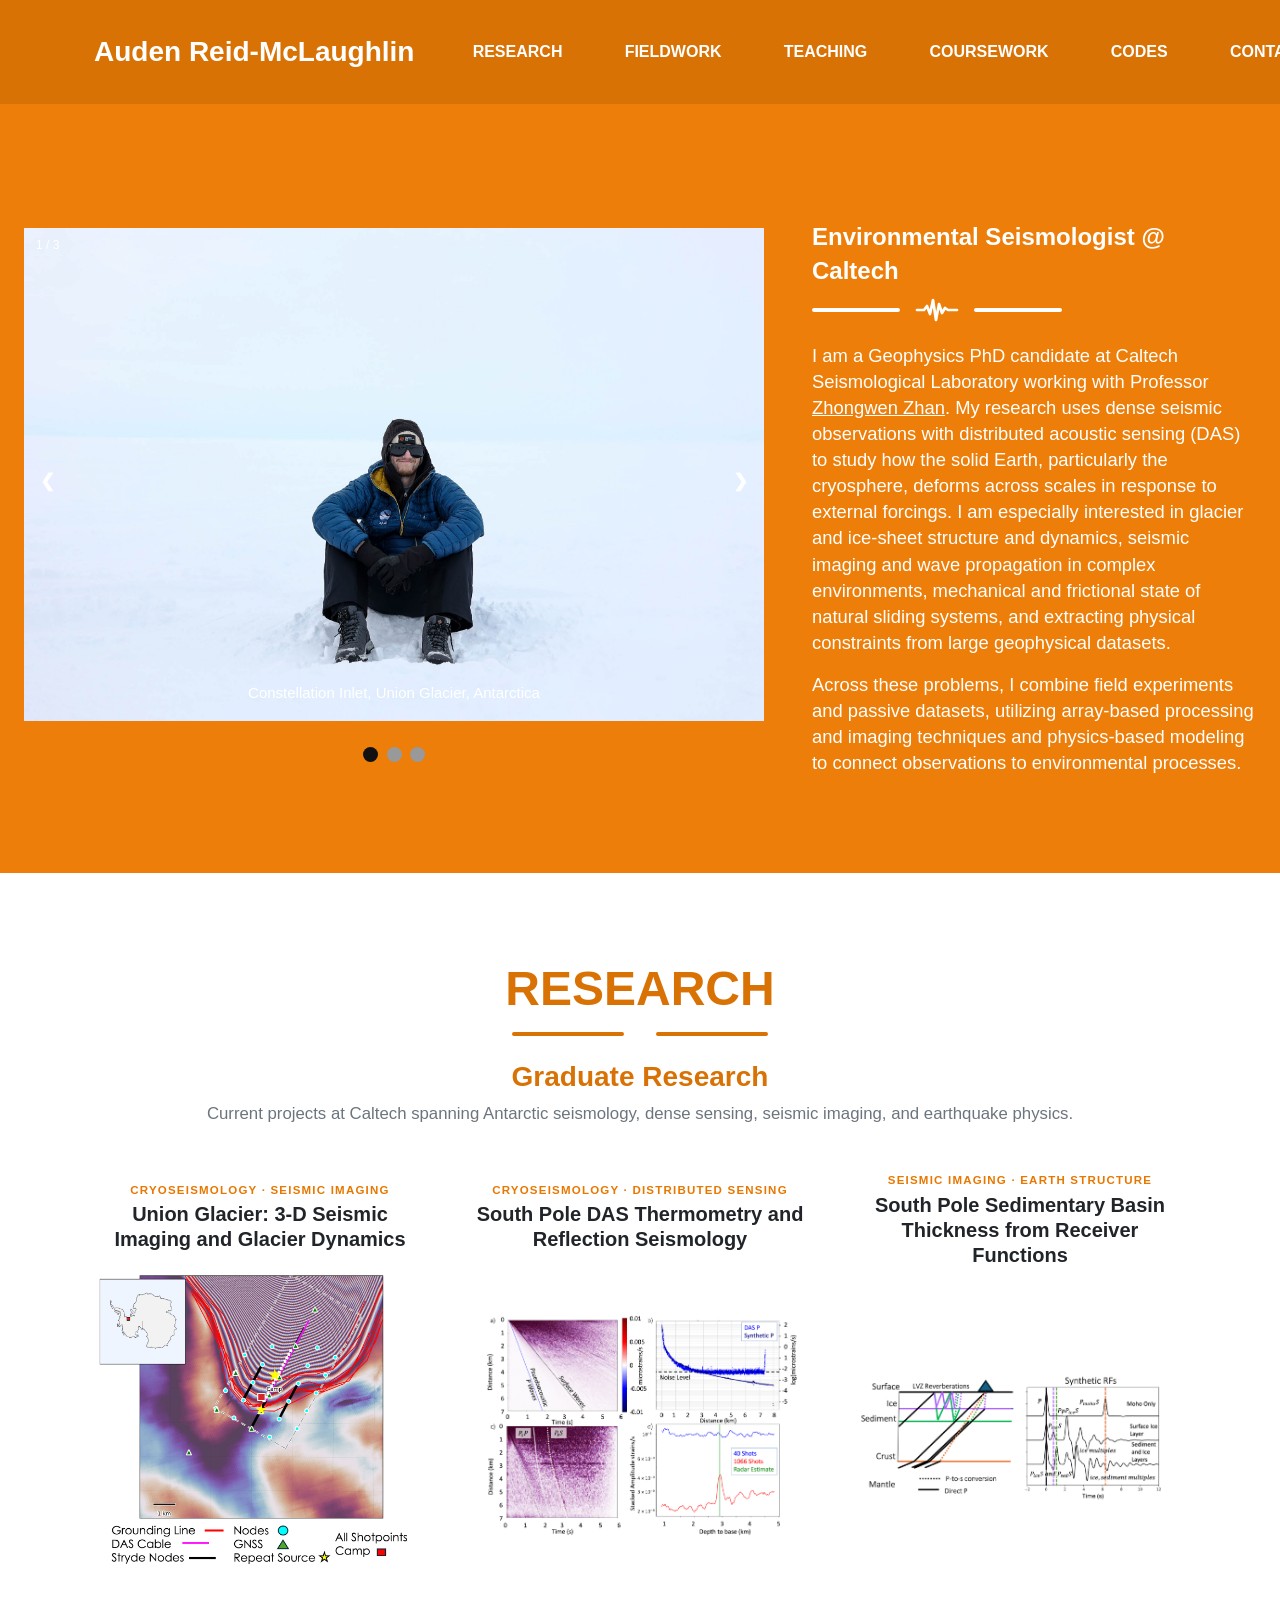
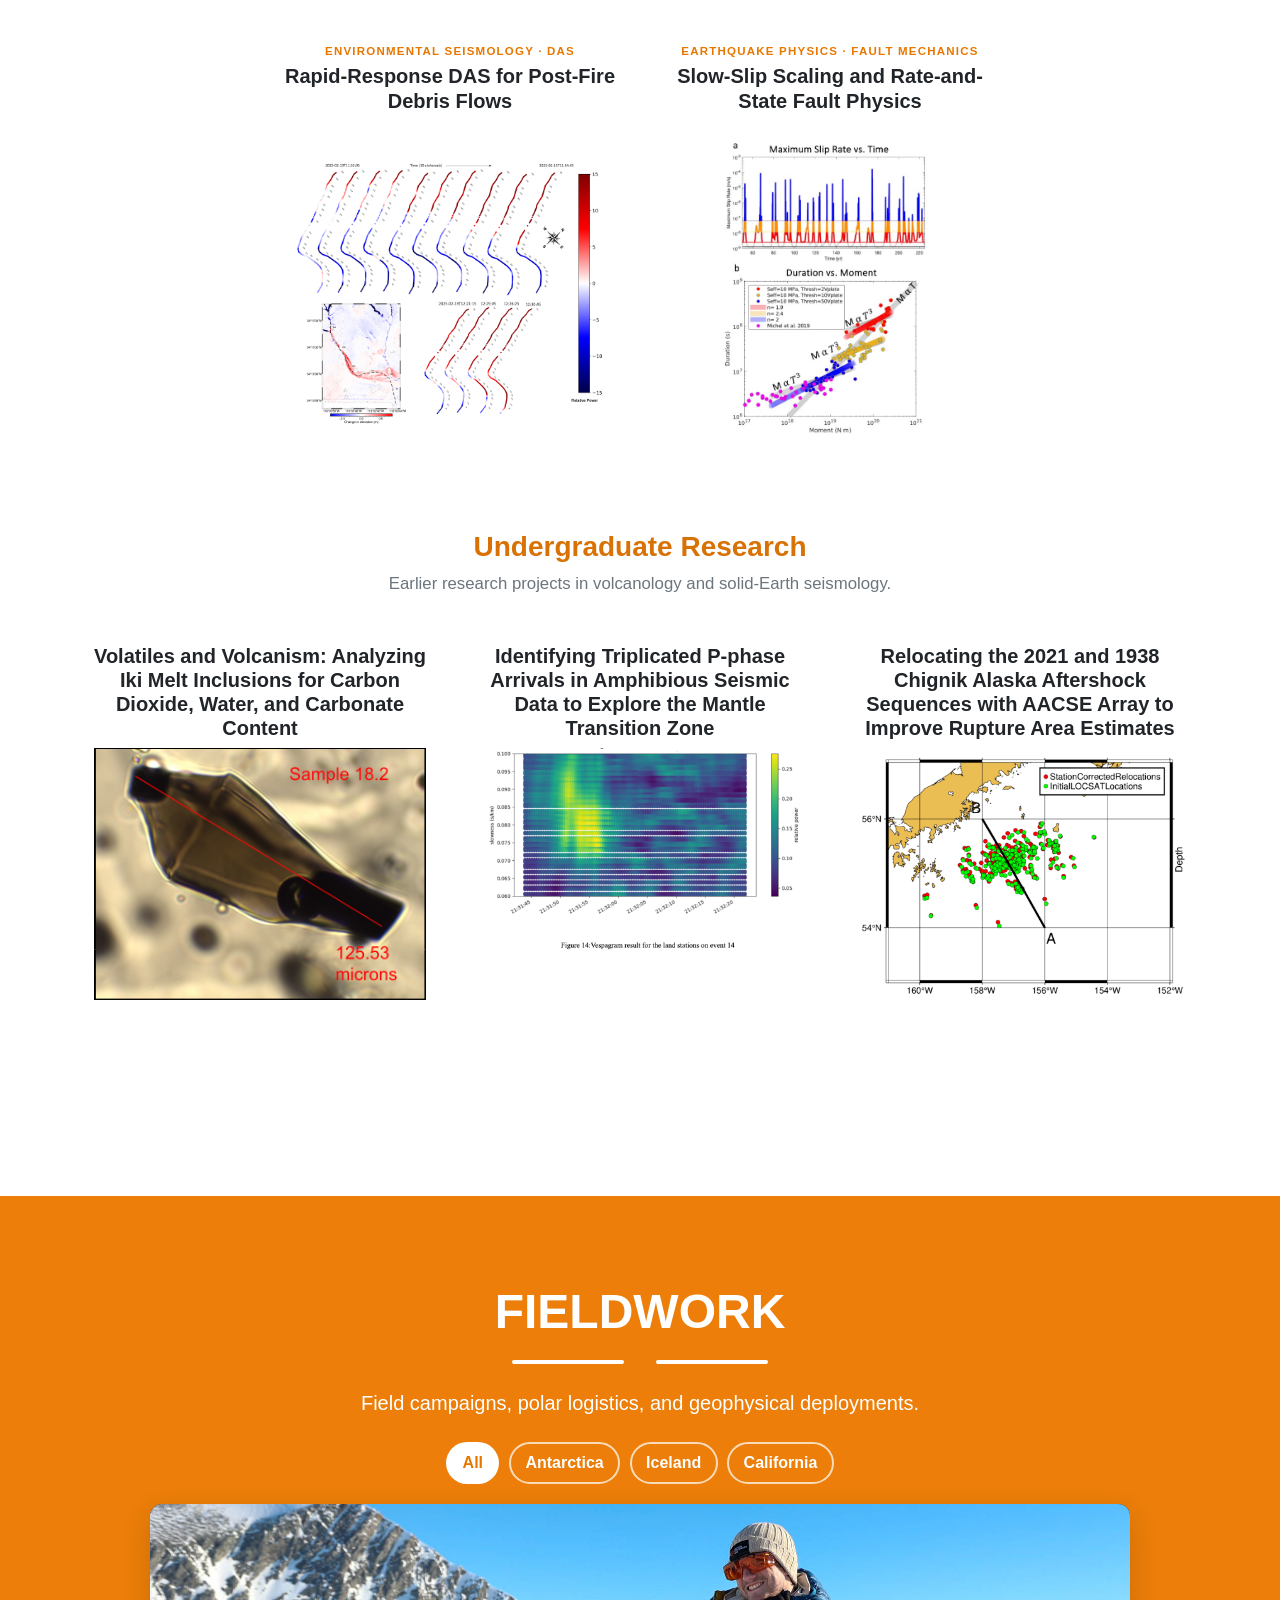
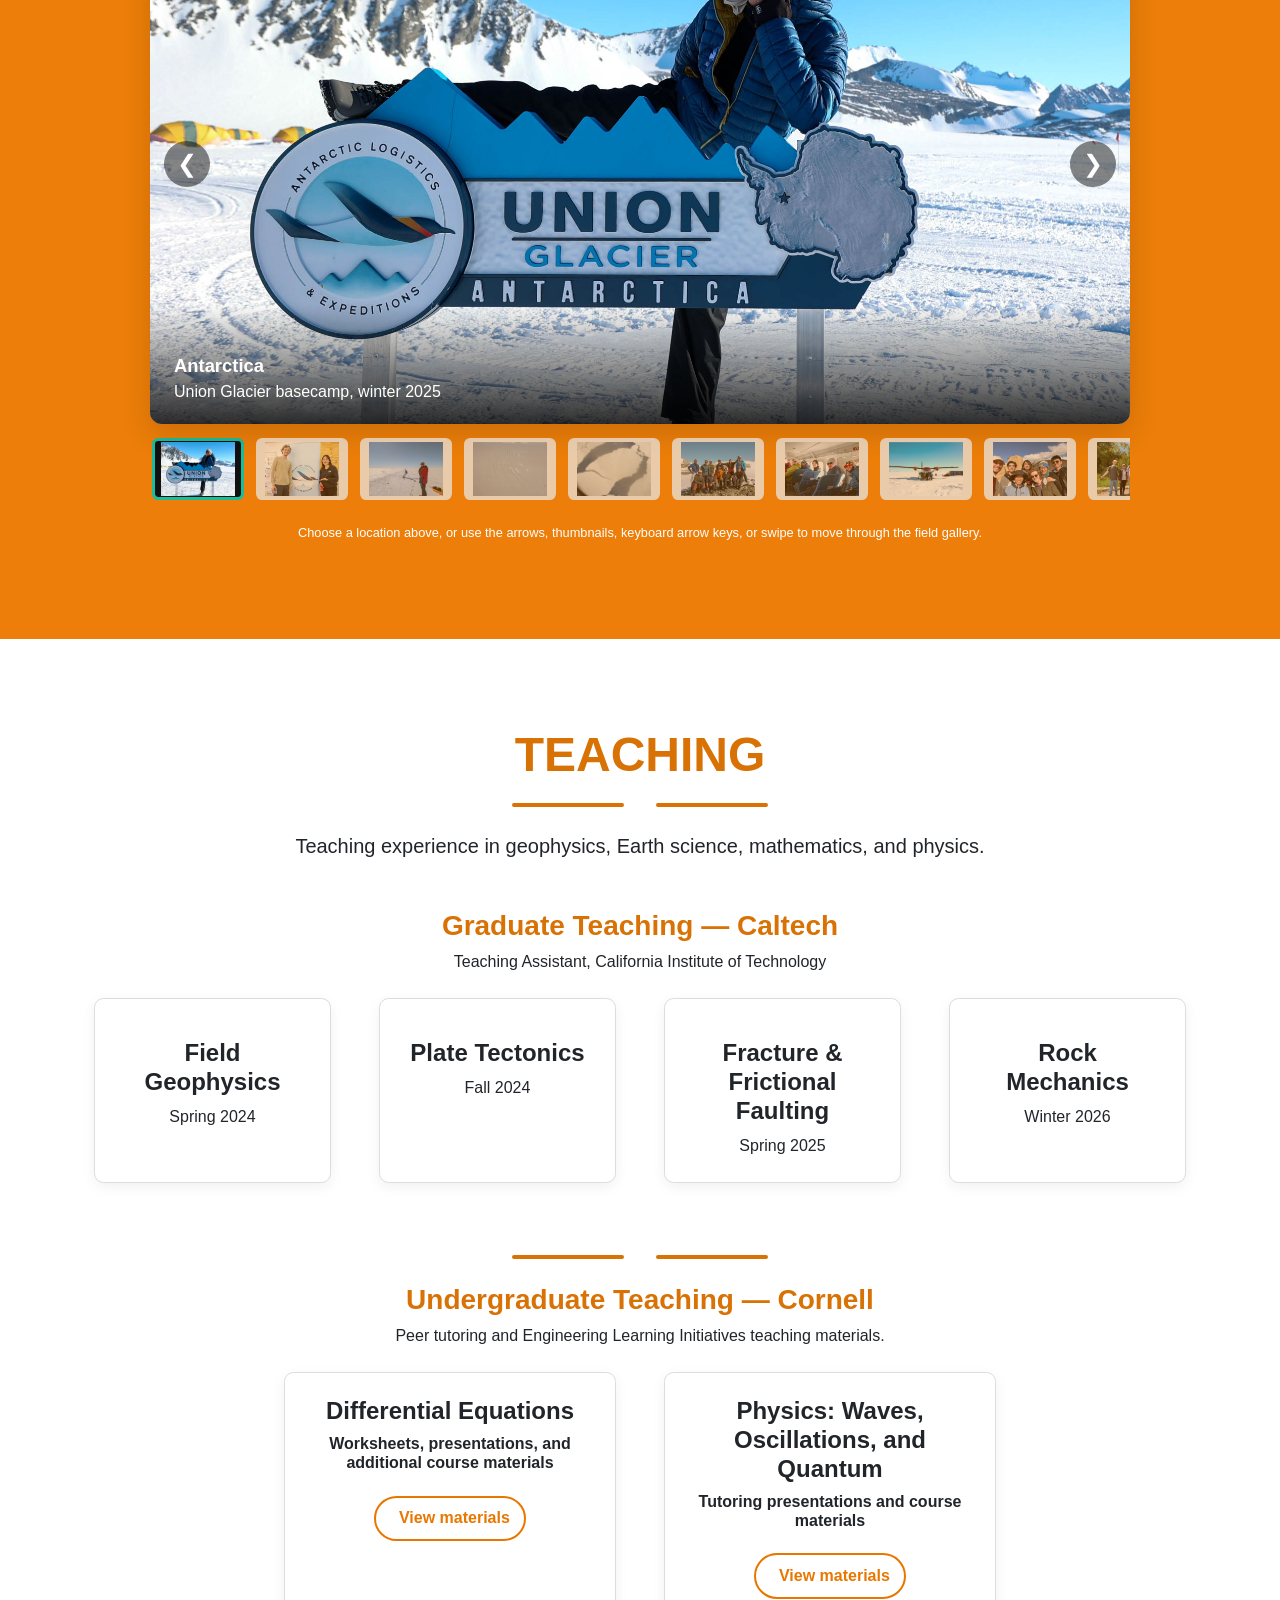
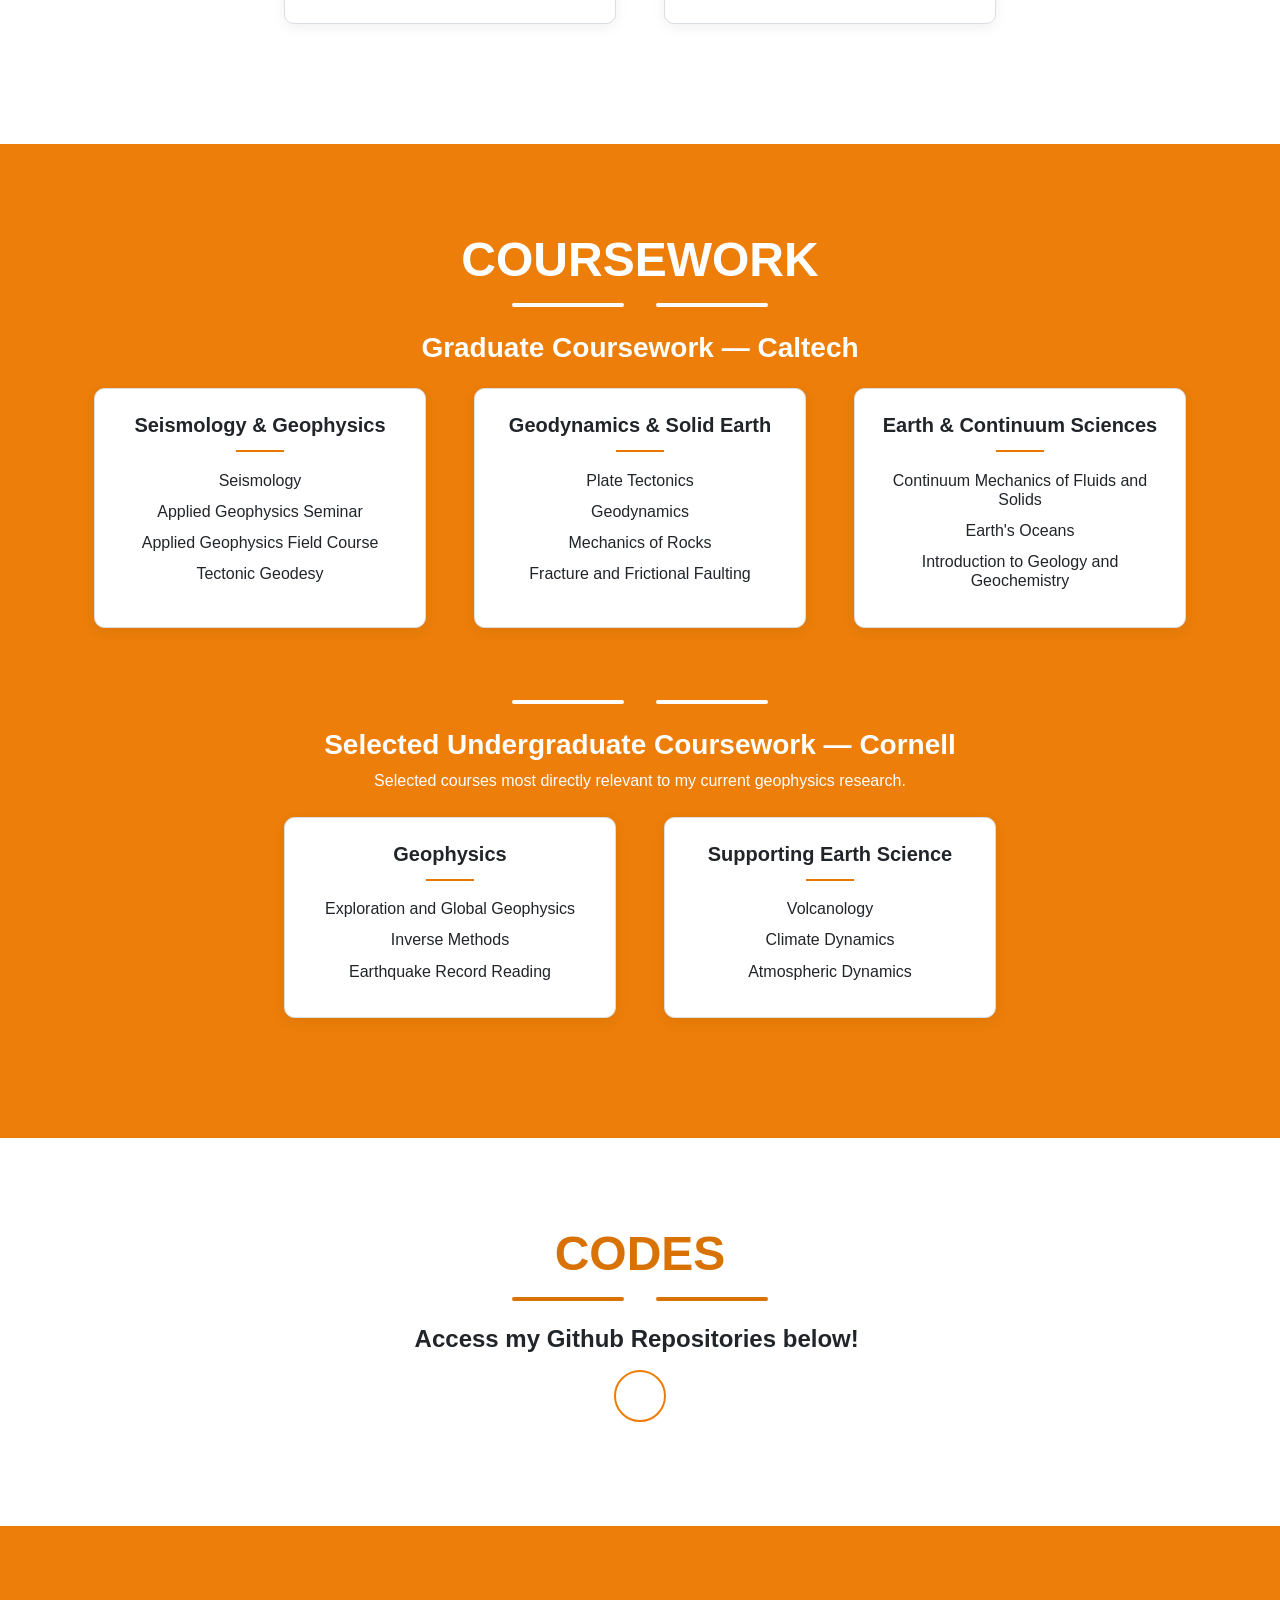
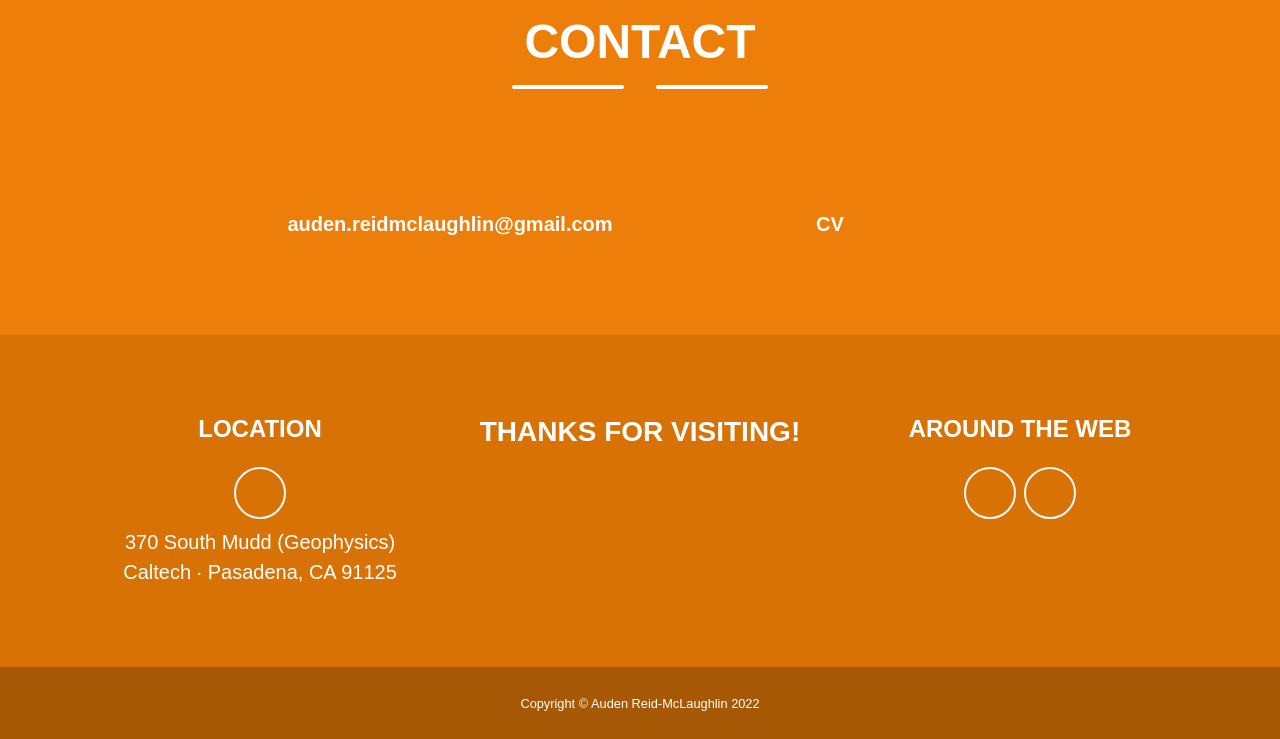
==== commit cb389e17: "Link Zhongwen Zhan website in bio" ====
--- a/index.html
+++ b/index.html
@@ -371,7 +371,7 @@
                     <div class="divider-custom-icon" aria-label="Seismic waveform"><svg class="seismic-wave-icon" viewBox="0 0 42 28" role="img" aria-hidden="true"><polyline pathLength="1" points="1,14 8,14 11,10 14,18 17,4 20,24 23,8 26,17 29,12 32,14 41,14"></polyline></svg></div>
                     <div class="divider-custom-line"></div>
                 </div>
-                <h4 class="pre-wrap masthead-subheading masthead-bio font-weight-light mb-3">I am a Geophysics PhD candidate at Caltech Seismological Laboratory working with Professor Zhongwen Zhan. My research uses dense seismic observations with distributed acoustic sensing (DAS) to study how the solid Earth, particularly the cryosphere, deforms across scales in response to external forcings. I am especially interested in glacier and ice-sheet structure and dynamics, seismic imaging and wave propagation in complex environments, mechanical and frictional state of natural sliding systems, and extracting physical constraints from large geophysical datasets.</h4>
+                <h4 class="pre-wrap masthead-subheading masthead-bio font-weight-light mb-3">I am a Geophysics PhD candidate at Caltech Seismological Laboratory working with Professor <a href="https://zhan.caltech.edu/" target="_blank" rel="noopener" class="text-white"><u>Zhongwen Zhan</u></a>. My research uses dense seismic observations with distributed acoustic sensing (DAS) to study how the solid Earth, particularly the cryosphere, deforms across scales in response to external forcings. I am especially interested in glacier and ice-sheet structure and dynamics, seismic imaging and wave propagation in complex environments, mechanical and frictional state of natural sliding systems, and extracting physical constraints from large geophysical datasets.</h4>
                 <h4 class="pre-wrap masthead-subheading masthead-bio font-weight-light mb-0">Across these problems, I combine field experiments and passive datasets, utilizing array-based processing and imaging techniques and physics-based modeling to connect observations to environmental processes.</h4>
                     </div>
                 </div>
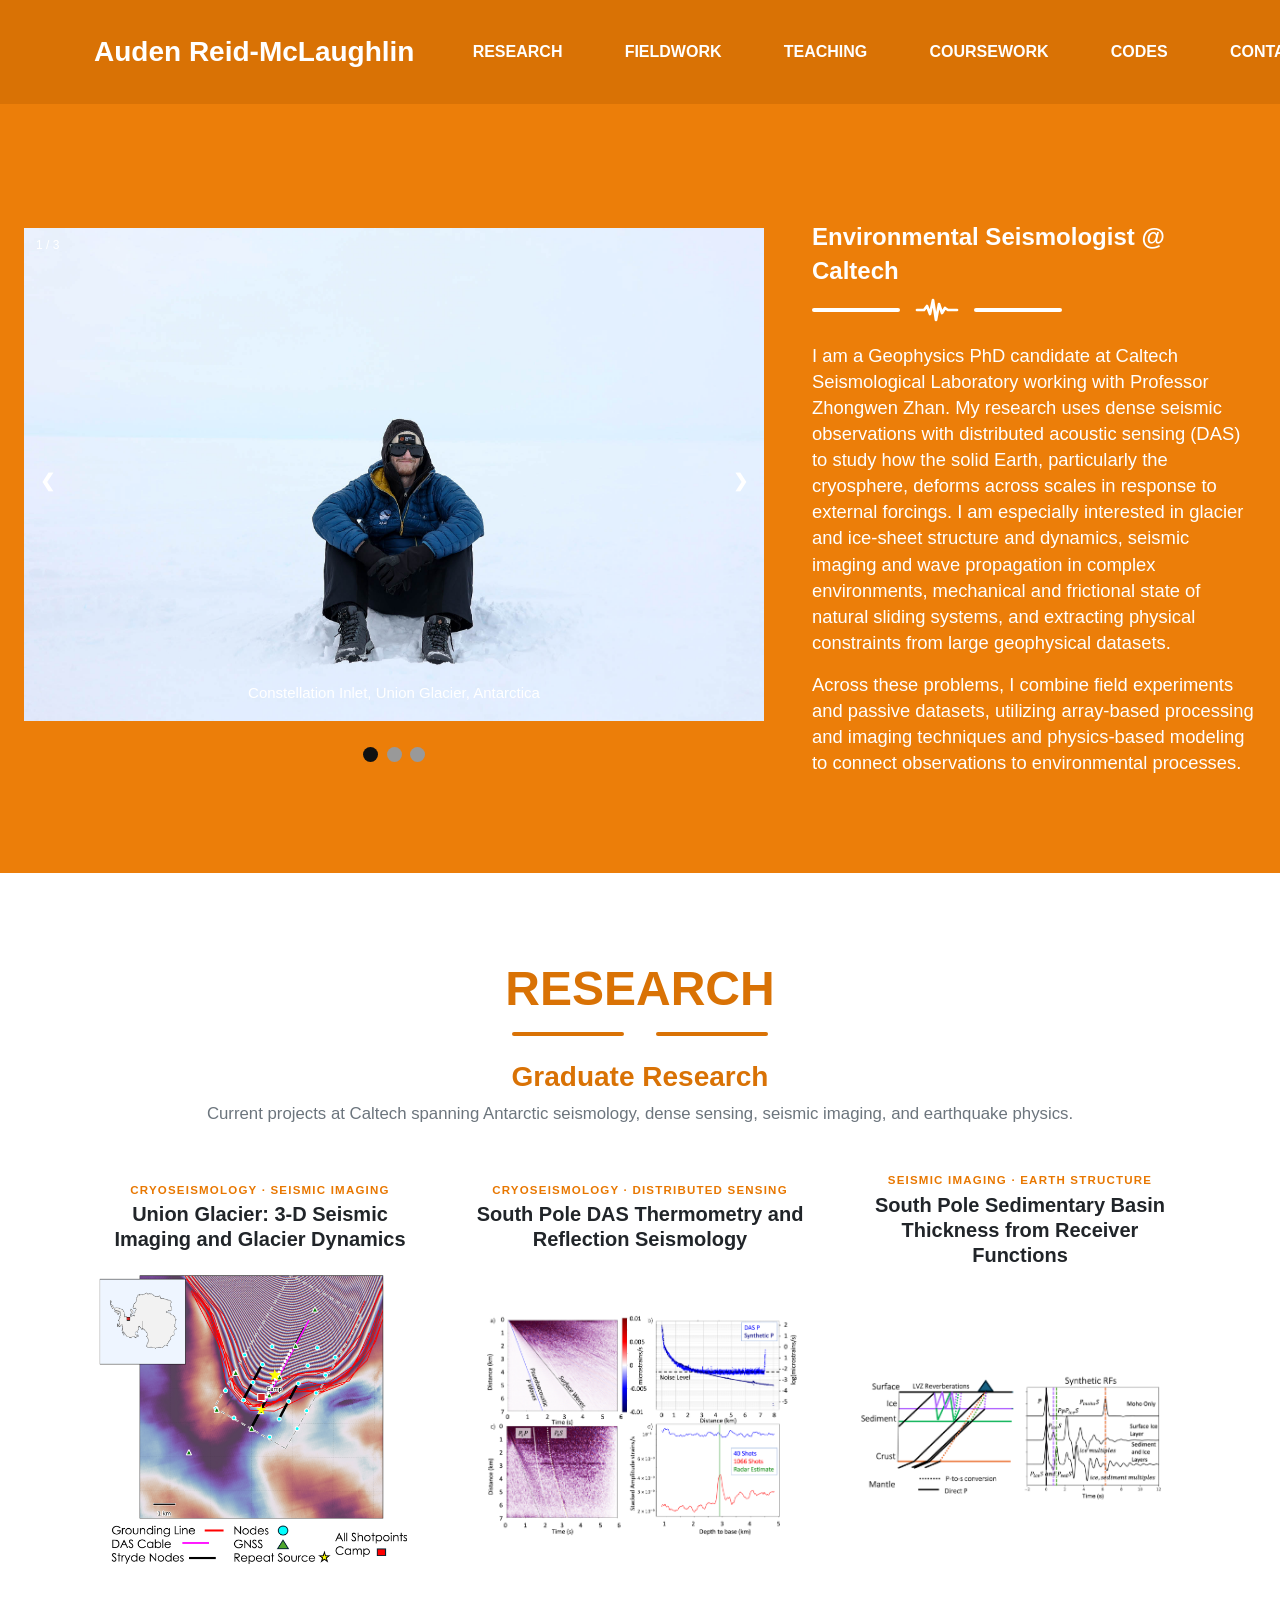
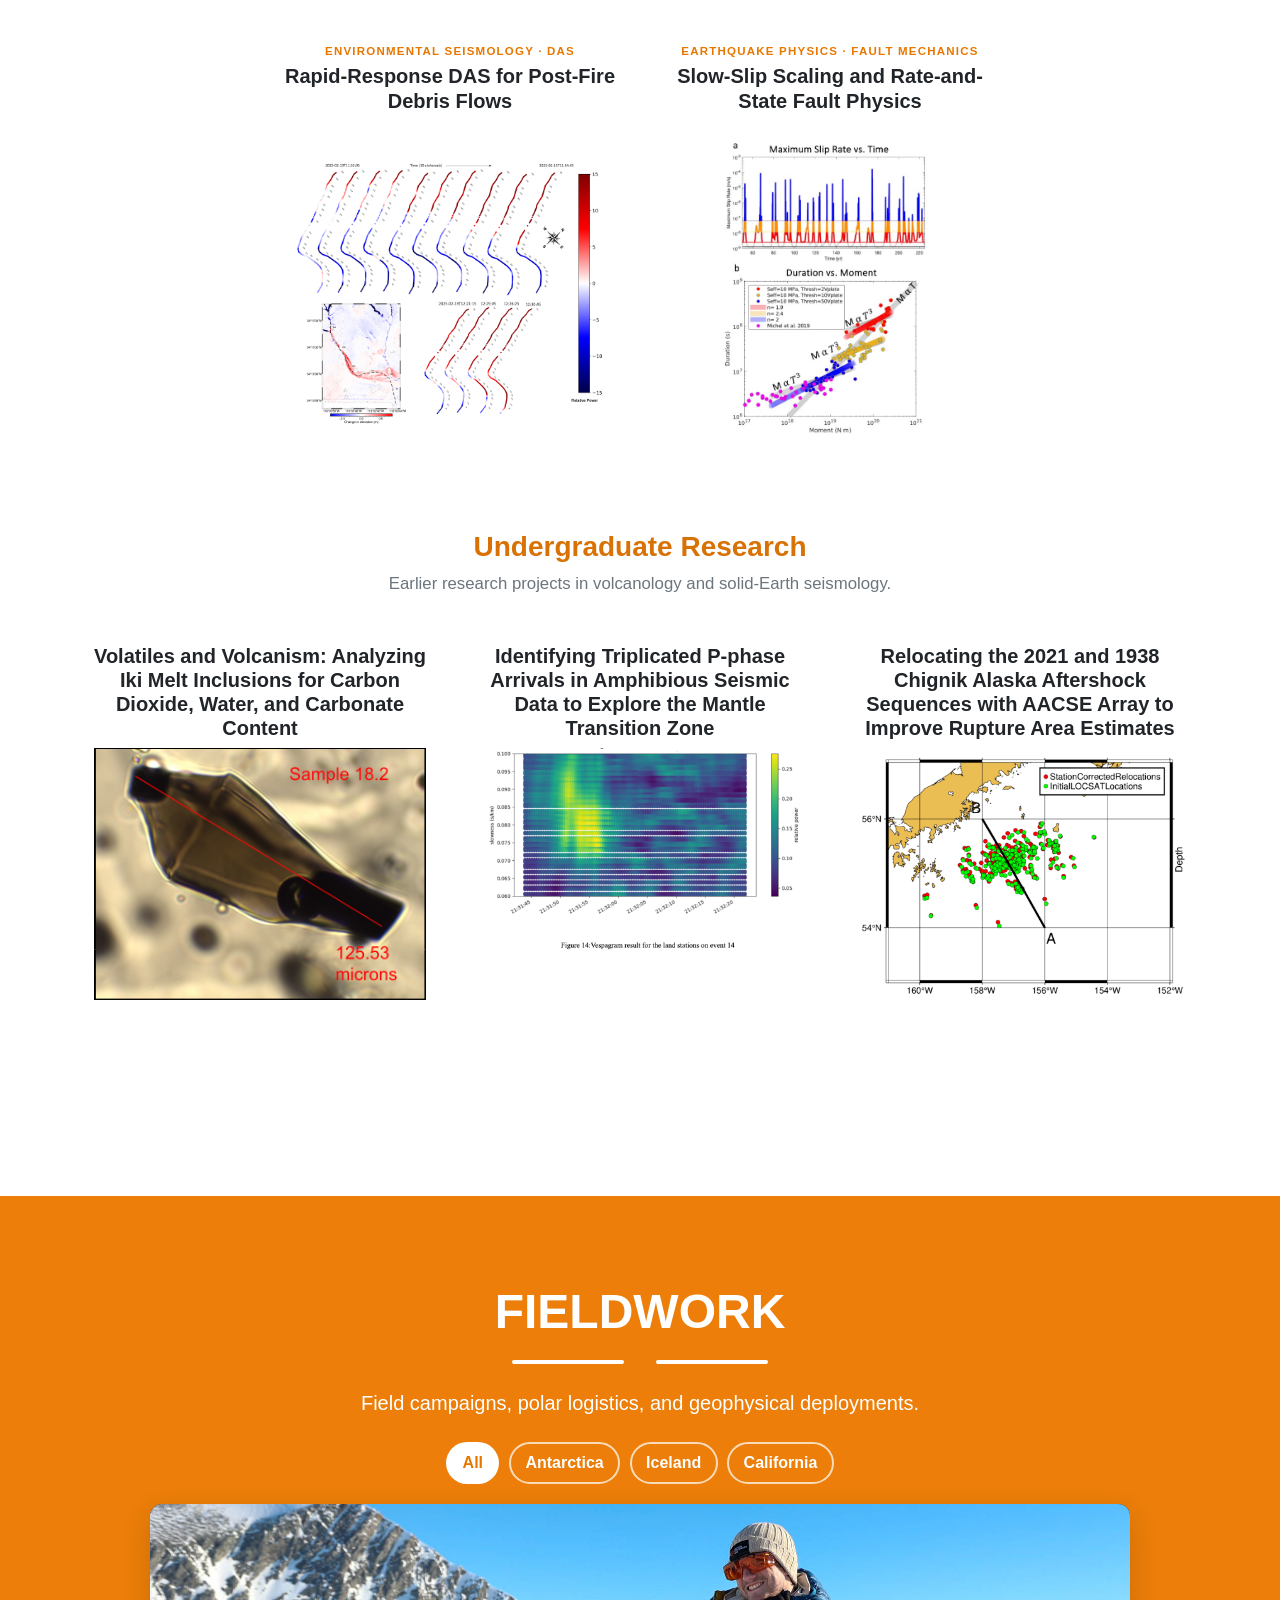
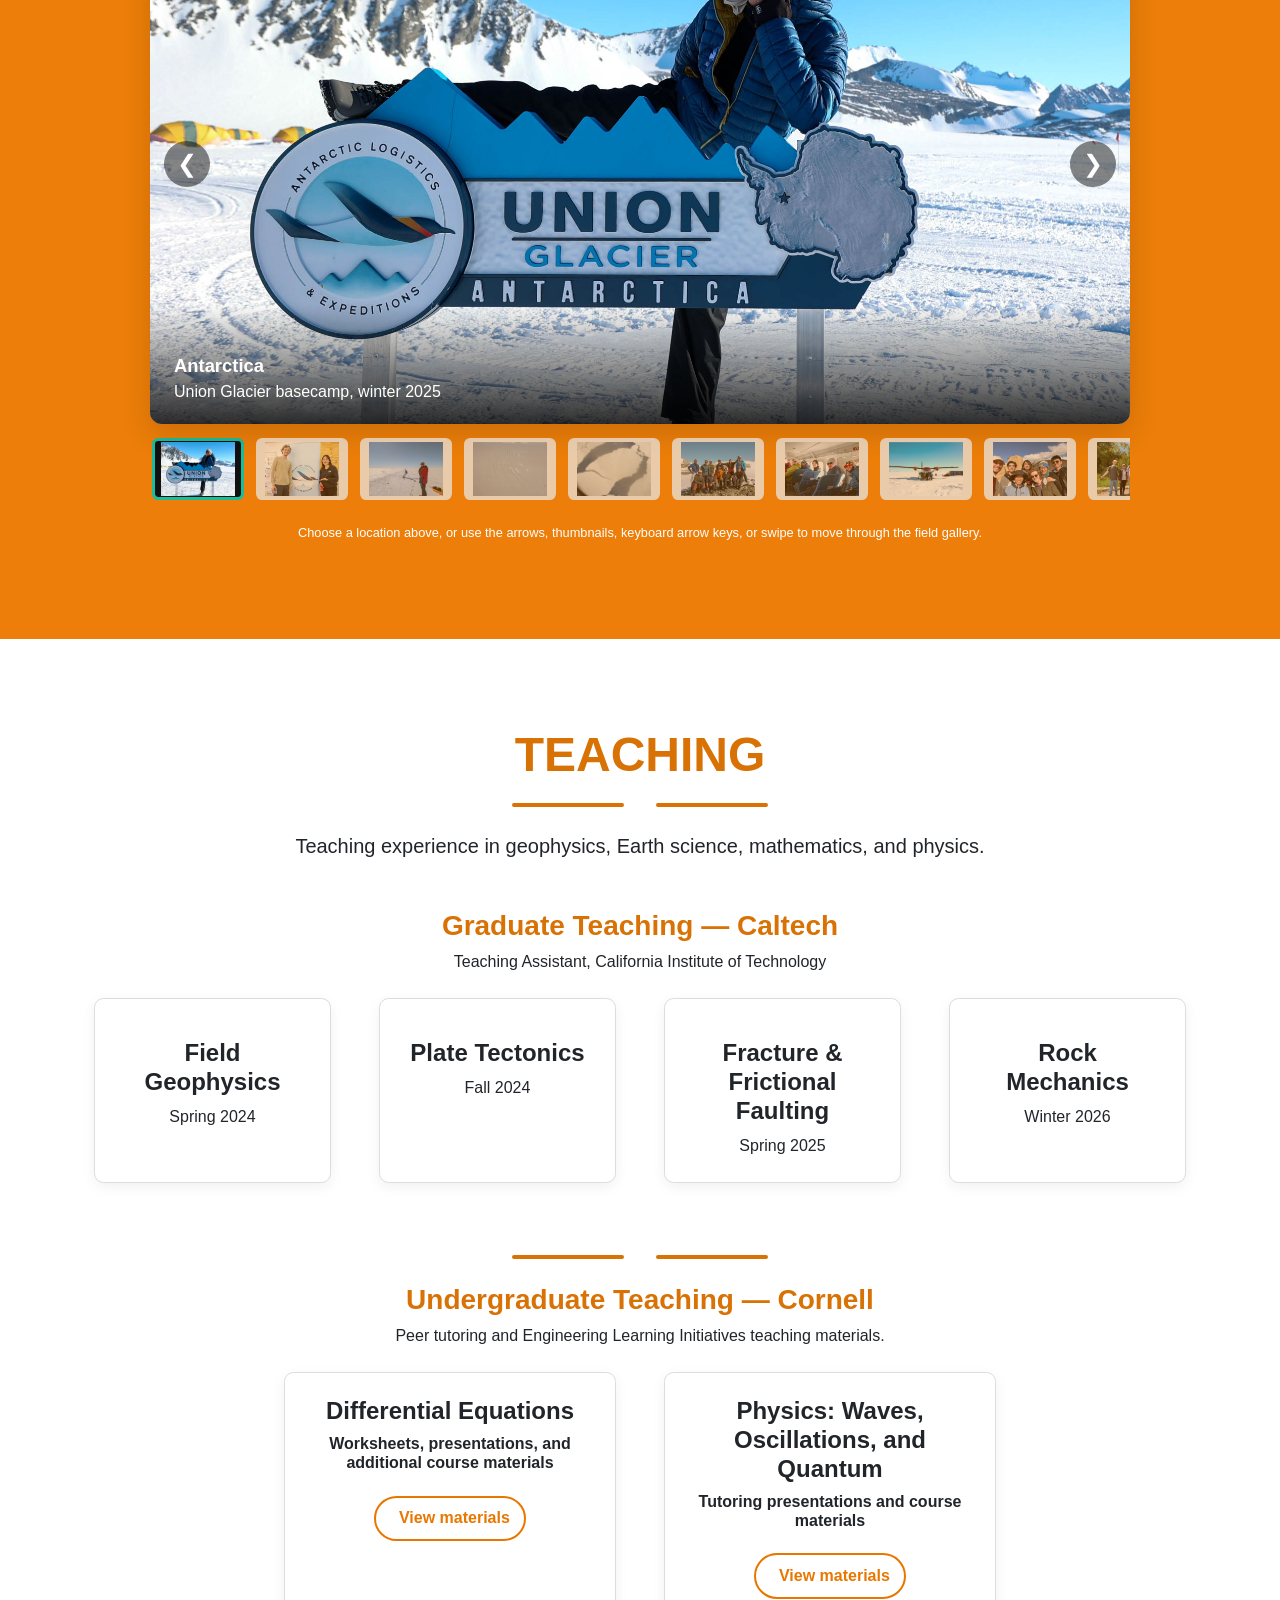
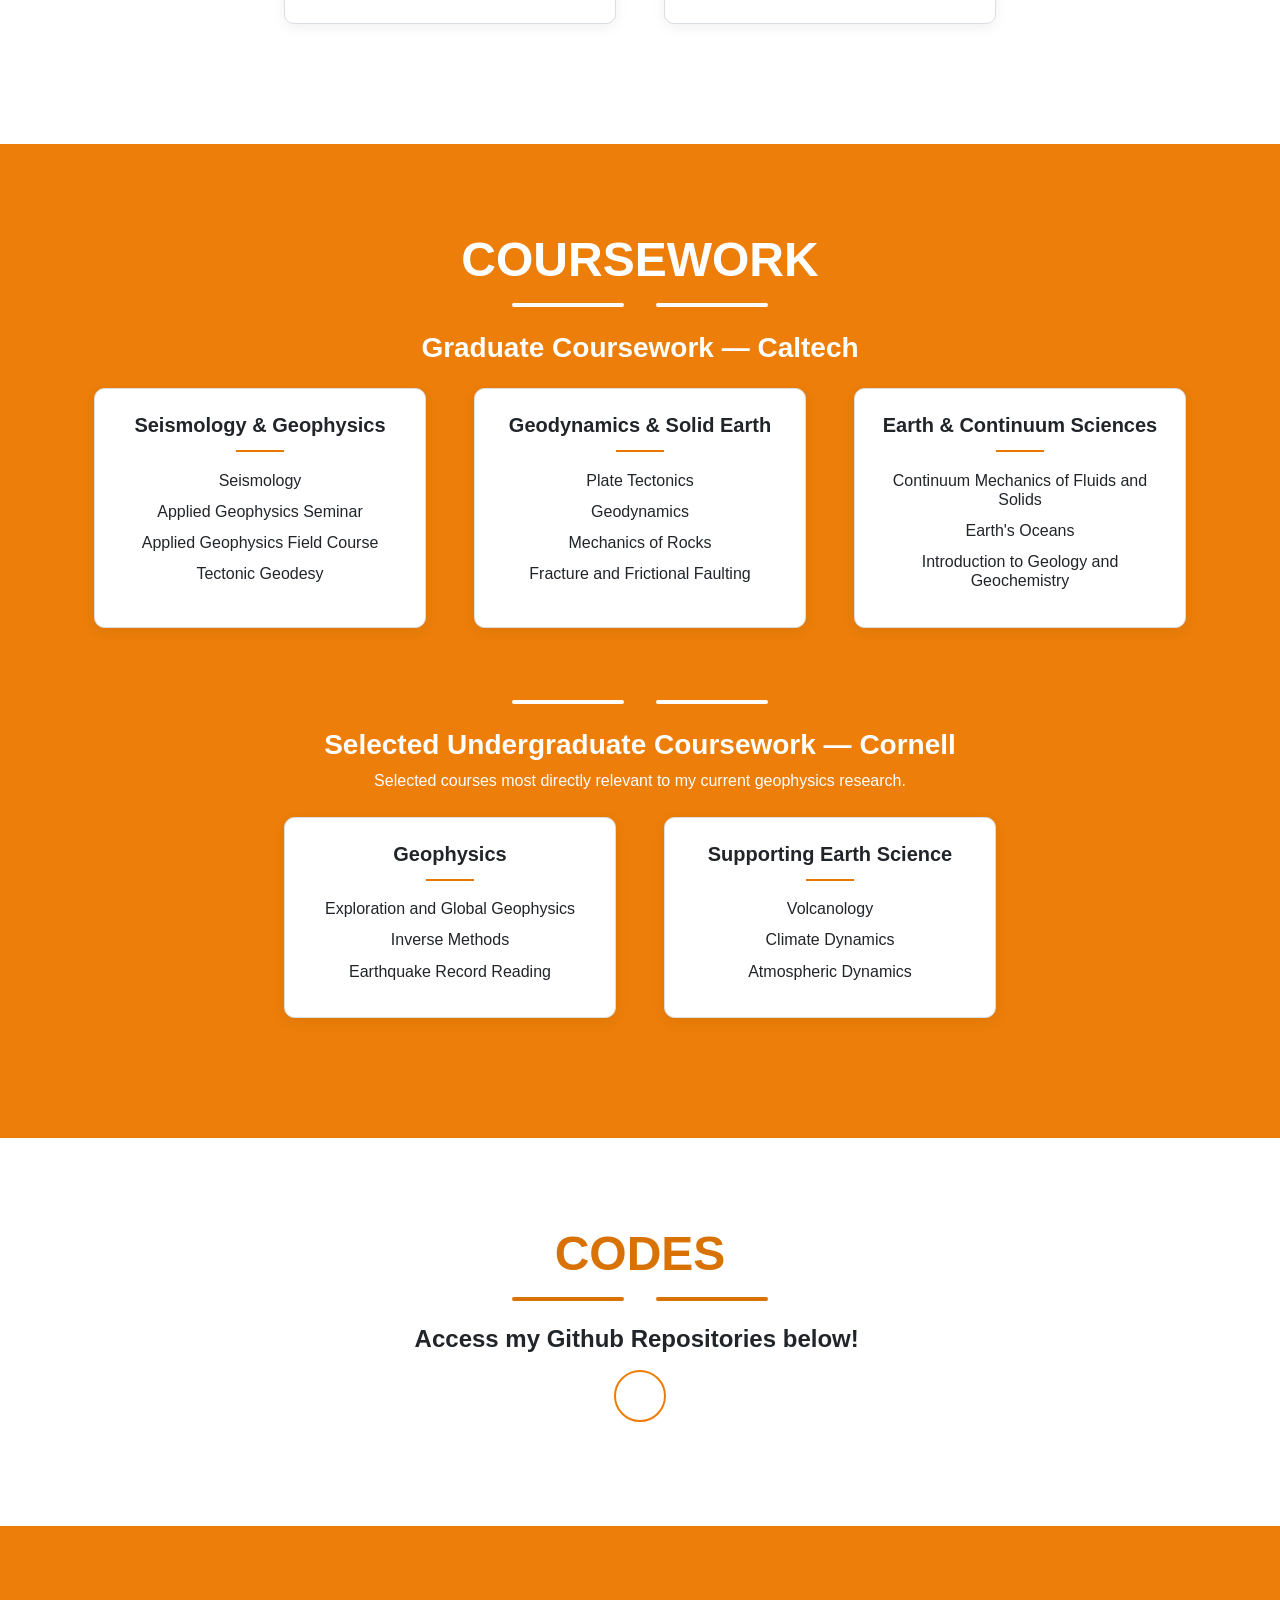
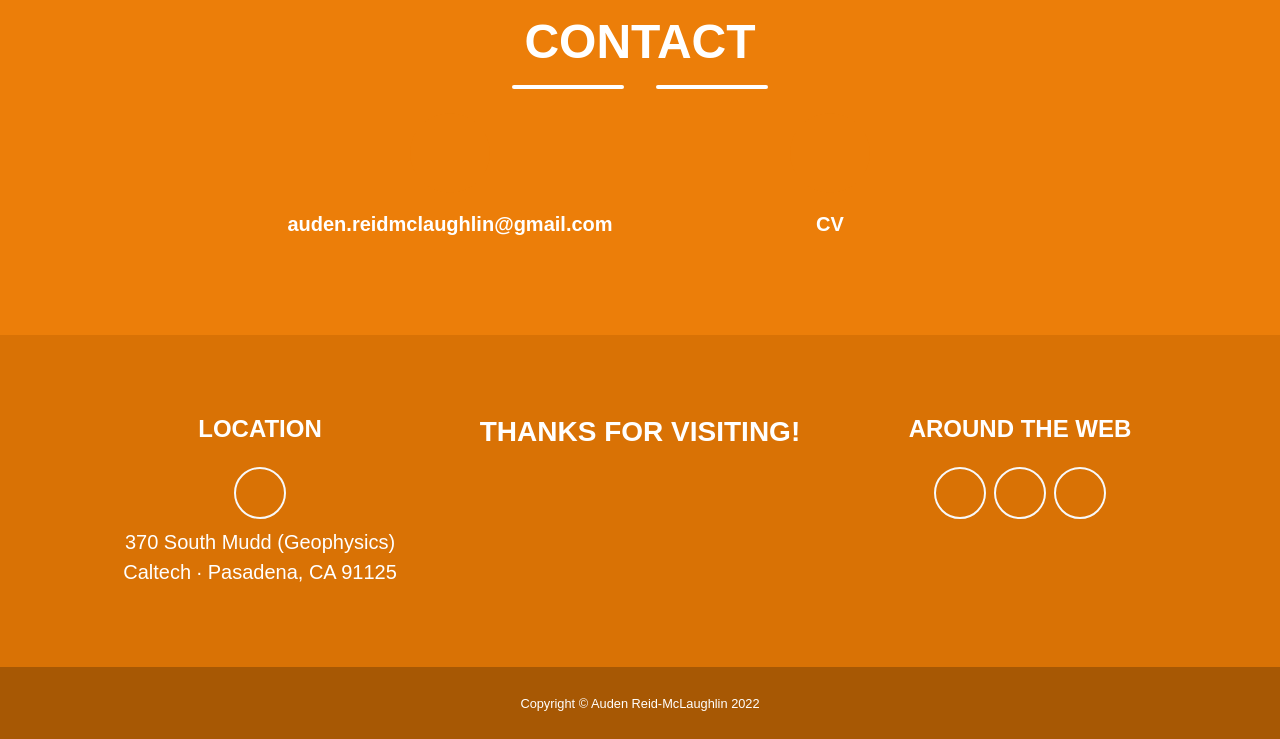
==== commit 0e637557: "Add Google Scholar profile to footer" ====
--- a/index.html
+++ b/index.html
@@ -371,7 +371,7 @@
                     <div class="divider-custom-icon" aria-label="Seismic waveform"><svg class="seismic-wave-icon" viewBox="0 0 42 28" role="img" aria-hidden="true"><polyline pathLength="1" points="1,14 8,14 11,10 14,18 17,4 20,24 23,8 26,17 29,12 32,14 41,14"></polyline></svg></div>
                     <div class="divider-custom-line"></div>
                 </div>
-                <h4 class="pre-wrap masthead-subheading masthead-bio font-weight-light mb-3">I am a Geophysics PhD candidate at Caltech Seismological Laboratory working with Professor <a href="https://zhan.caltech.edu/" target="_blank" rel="noopener" class="text-white"><u>Zhongwen Zhan</u></a>. My research uses dense seismic observations with distributed acoustic sensing (DAS) to study how the solid Earth, particularly the cryosphere, deforms across scales in response to external forcings. I am especially interested in glacier and ice-sheet structure and dynamics, seismic imaging and wave propagation in complex environments, mechanical and frictional state of natural sliding systems, and extracting physical constraints from large geophysical datasets.</h4>
+                <h4 class="pre-wrap masthead-subheading masthead-bio font-weight-light mb-3">I am a Geophysics PhD candidate at Caltech Seismological Laboratory working with Professor Zhongwen Zhan. My research uses dense seismic observations with distributed acoustic sensing (DAS) to study how the solid Earth, particularly the cryosphere, deforms across scales in response to external forcings. I am especially interested in glacier and ice-sheet structure and dynamics, seismic imaging and wave propagation in complex environments, mechanical and frictional state of natural sliding systems, and extracting physical constraints from large geophysical datasets.</h4>
                 <h4 class="pre-wrap masthead-subheading masthead-bio font-weight-light mb-0">Across these problems, I combine field experiments and passive datasets, utilizing array-based processing and imaging techniques and physics-based modeling to connect observations to environmental processes.</h4>
                     </div>
                 </div>
@@ -940,7 +940,7 @@
                     </div>
                     <!-- Footer Social Icons-->
                     <div class="col-lg-4 mb-5 mb-lg-0">
-                        <h4 class="mb-4">AROUND THE WEB</h4><a class="btn btn-outline-light btn-social mx-1" href="https://www.facebook.com/profile.php?id=100015140833568"><i class="fab fa-fw fa-facebook-f"></i></a><a class="btn btn-outline-light btn-social mx-1" href="https://www.linkedin.com/in/auden-reid-mclaughlin-223b97231/"><i class="fab fa-fw fa-linkedin-in"></i></a>
+                        <h4 class="mb-4">AROUND THE WEB</h4><a class="btn btn-outline-light btn-social mx-1" href="https://www.facebook.com/profile.php?id=100015140833568" aria-label="Facebook"><i class="fab fa-fw fa-facebook-f"></i></a><a class="btn btn-outline-light btn-social mx-1" href="https://www.linkedin.com/in/auden-reid-mclaughlin-223b97231/" aria-label="LinkedIn"><i class="fab fa-fw fa-linkedin-in"></i></a><a class="btn btn-outline-light btn-social mx-1" href="https://scholar.google.com/citations?user=TydxnaAAAAAJ&amp;hl=en&amp;oi=ao" target="_blank" rel="noopener" aria-label="Google Scholar" title="Google Scholar"><i class="fas fa-fw fa-graduation-cap"></i></a>
                     </div>
                 </div>
             </div>
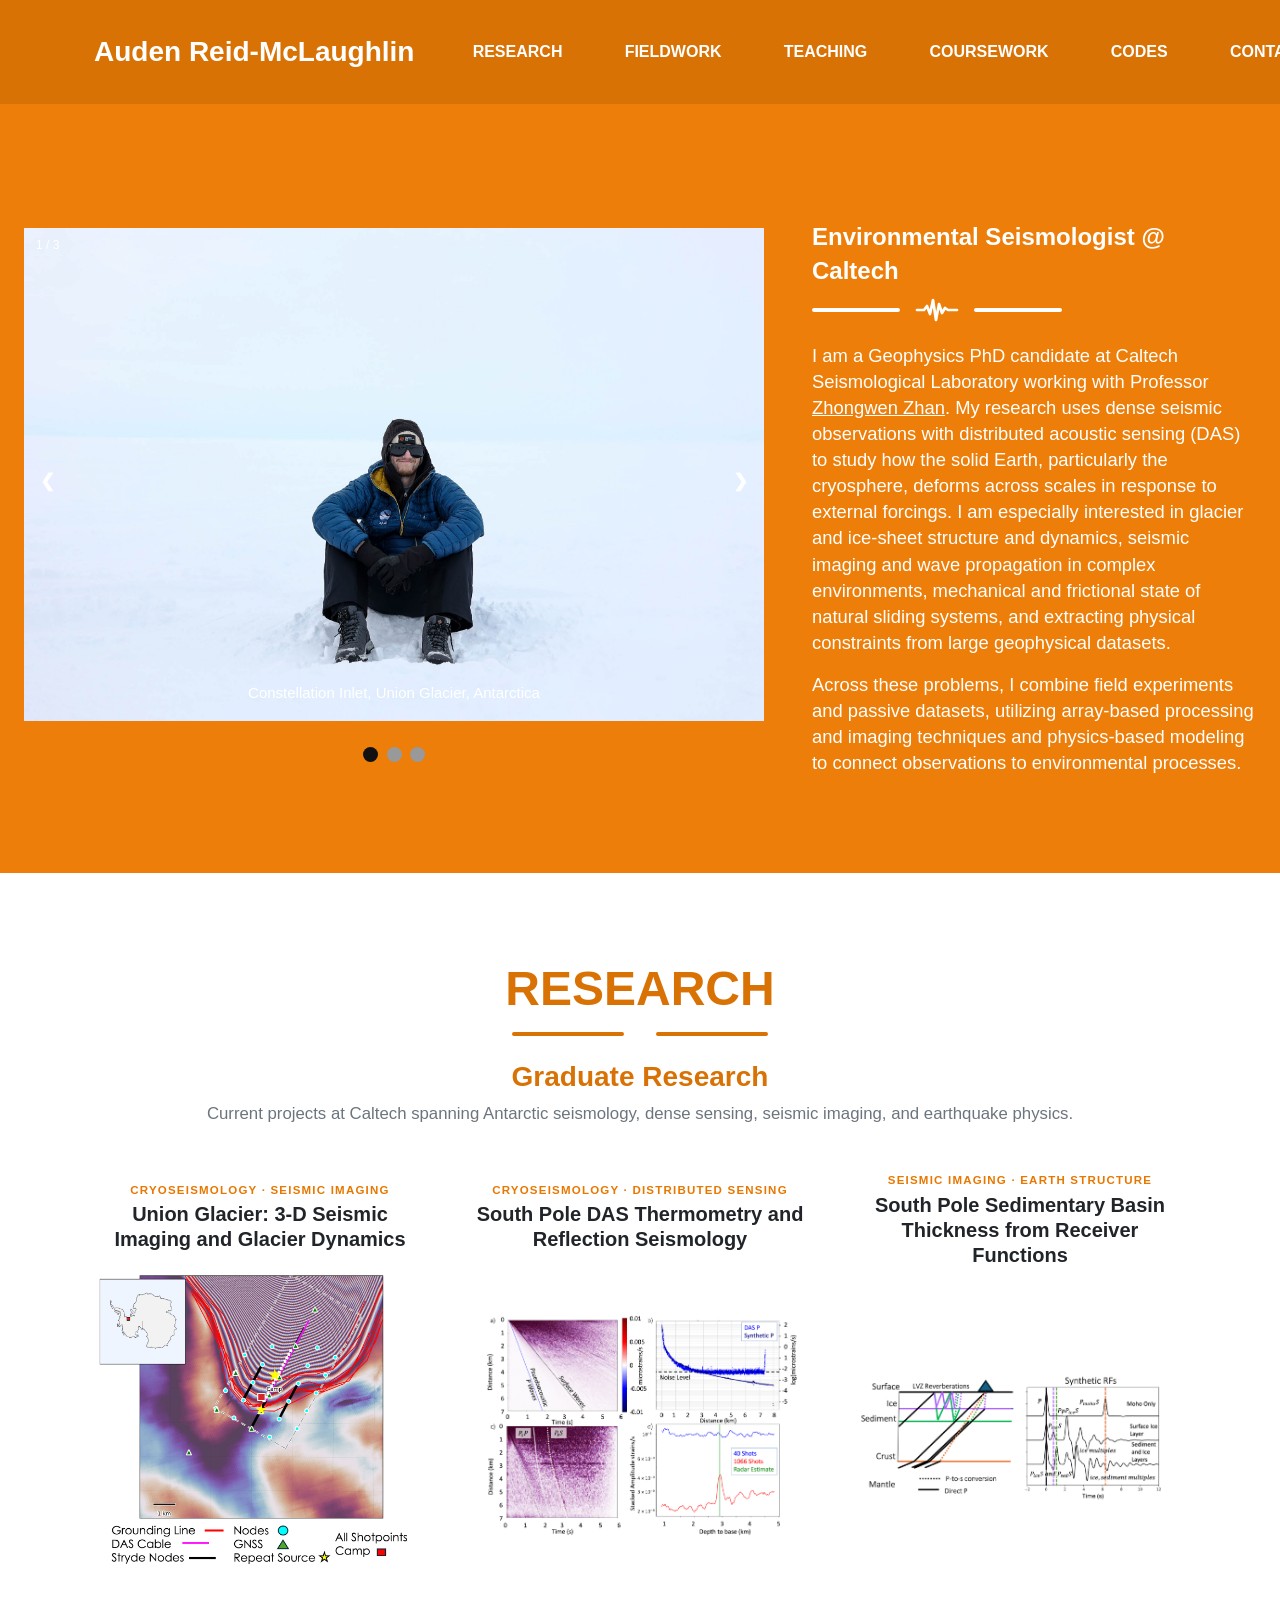
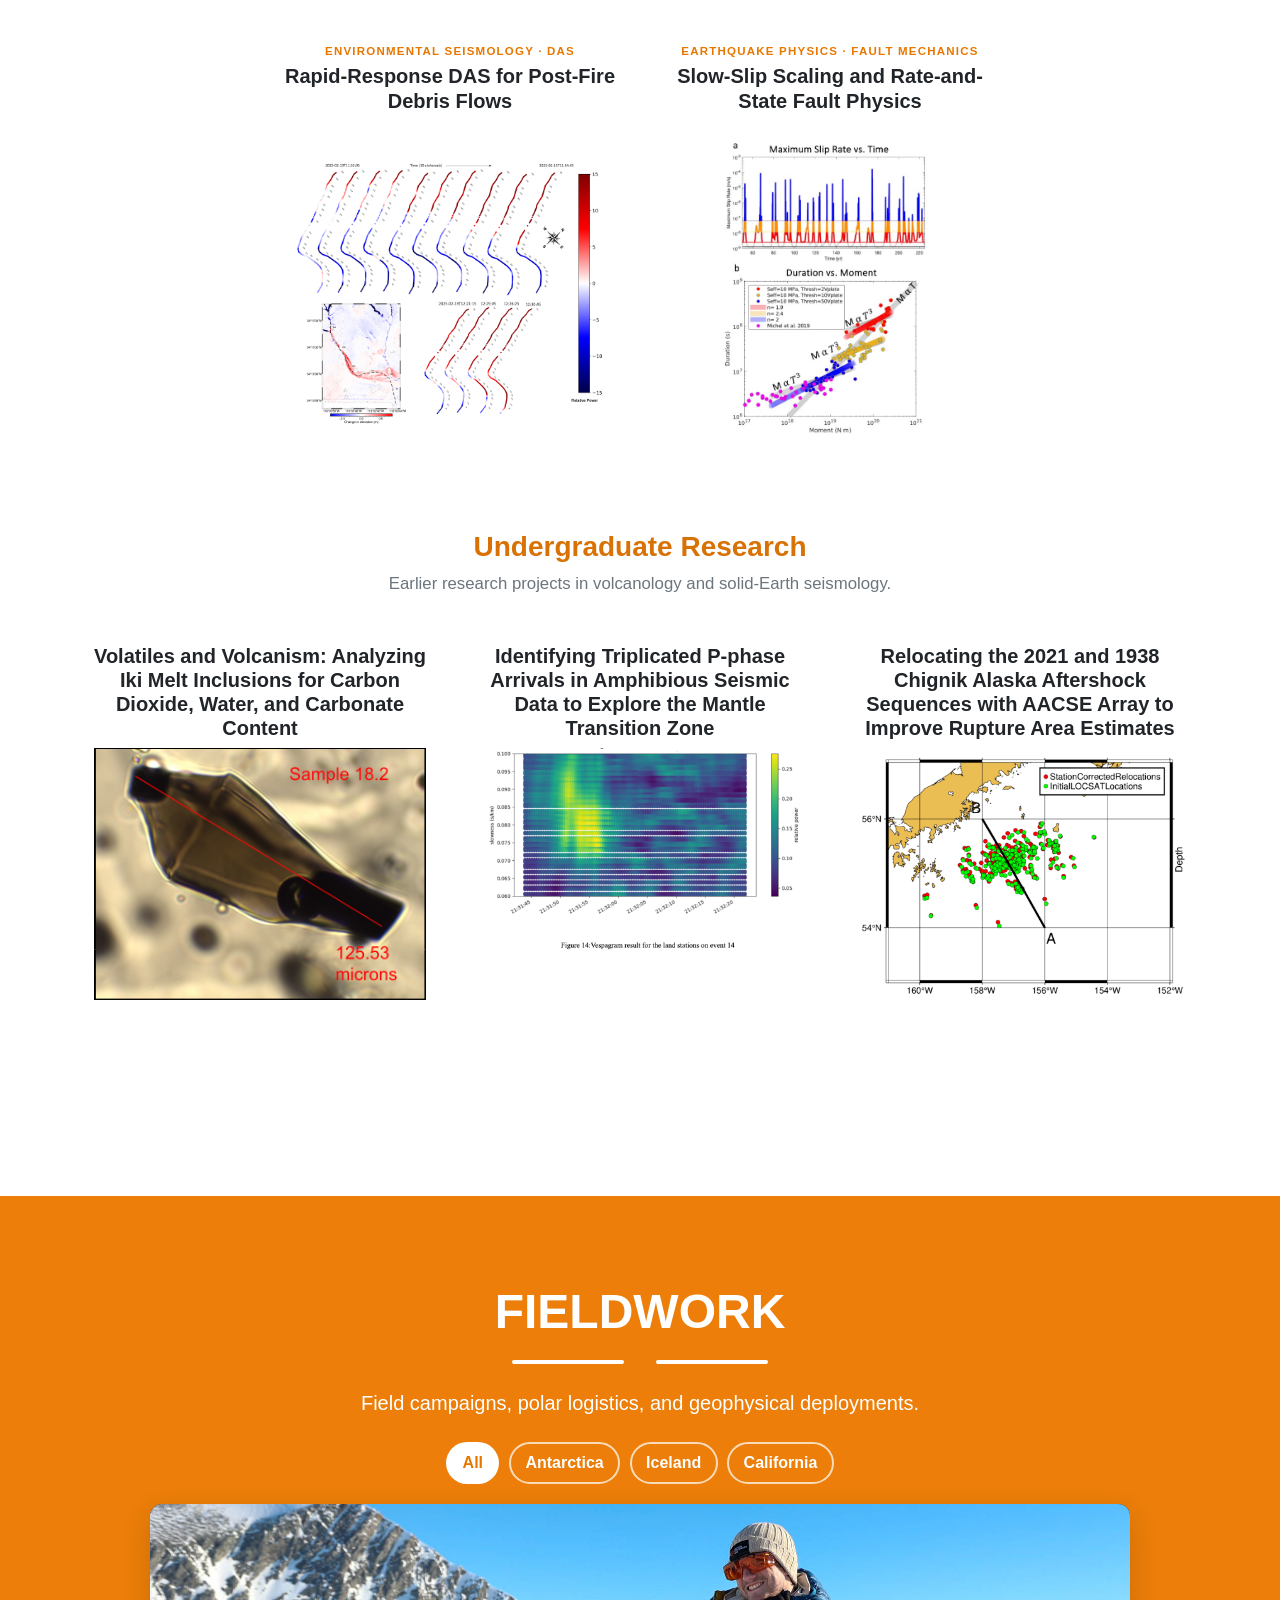
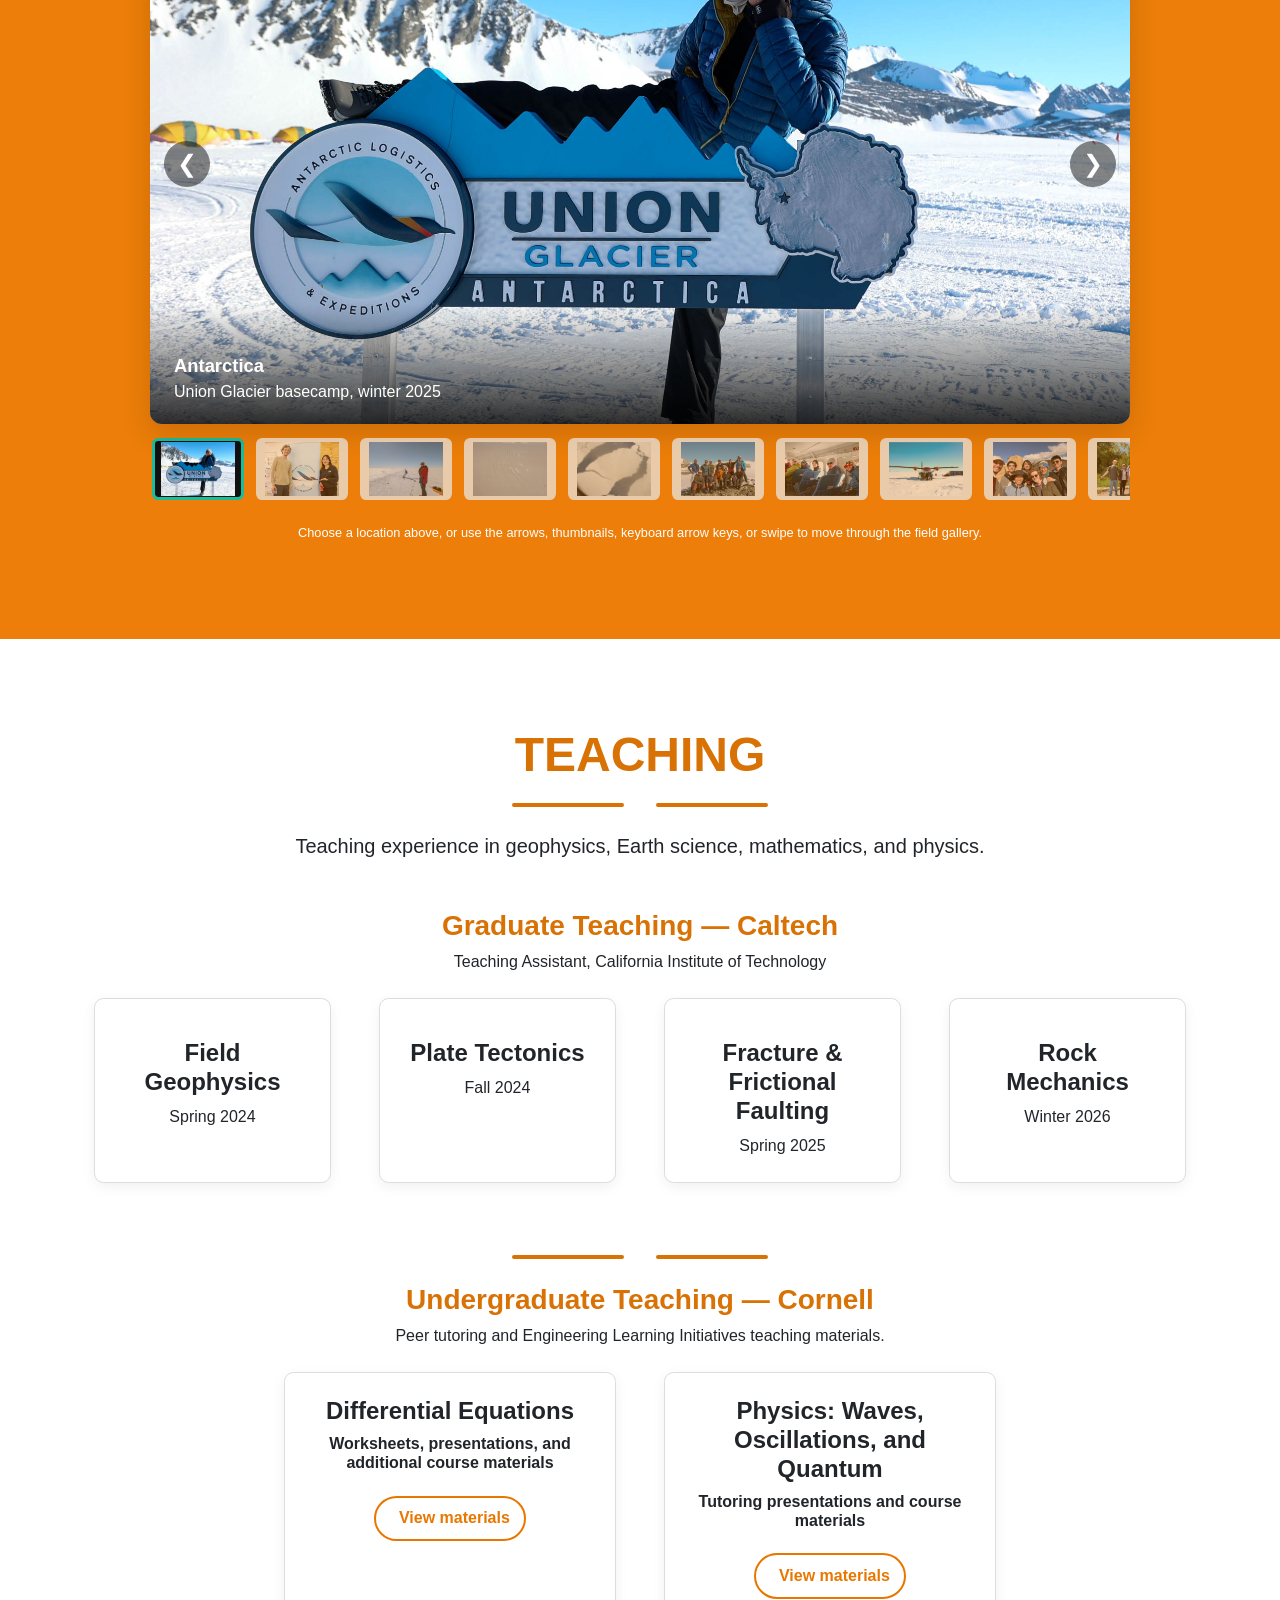
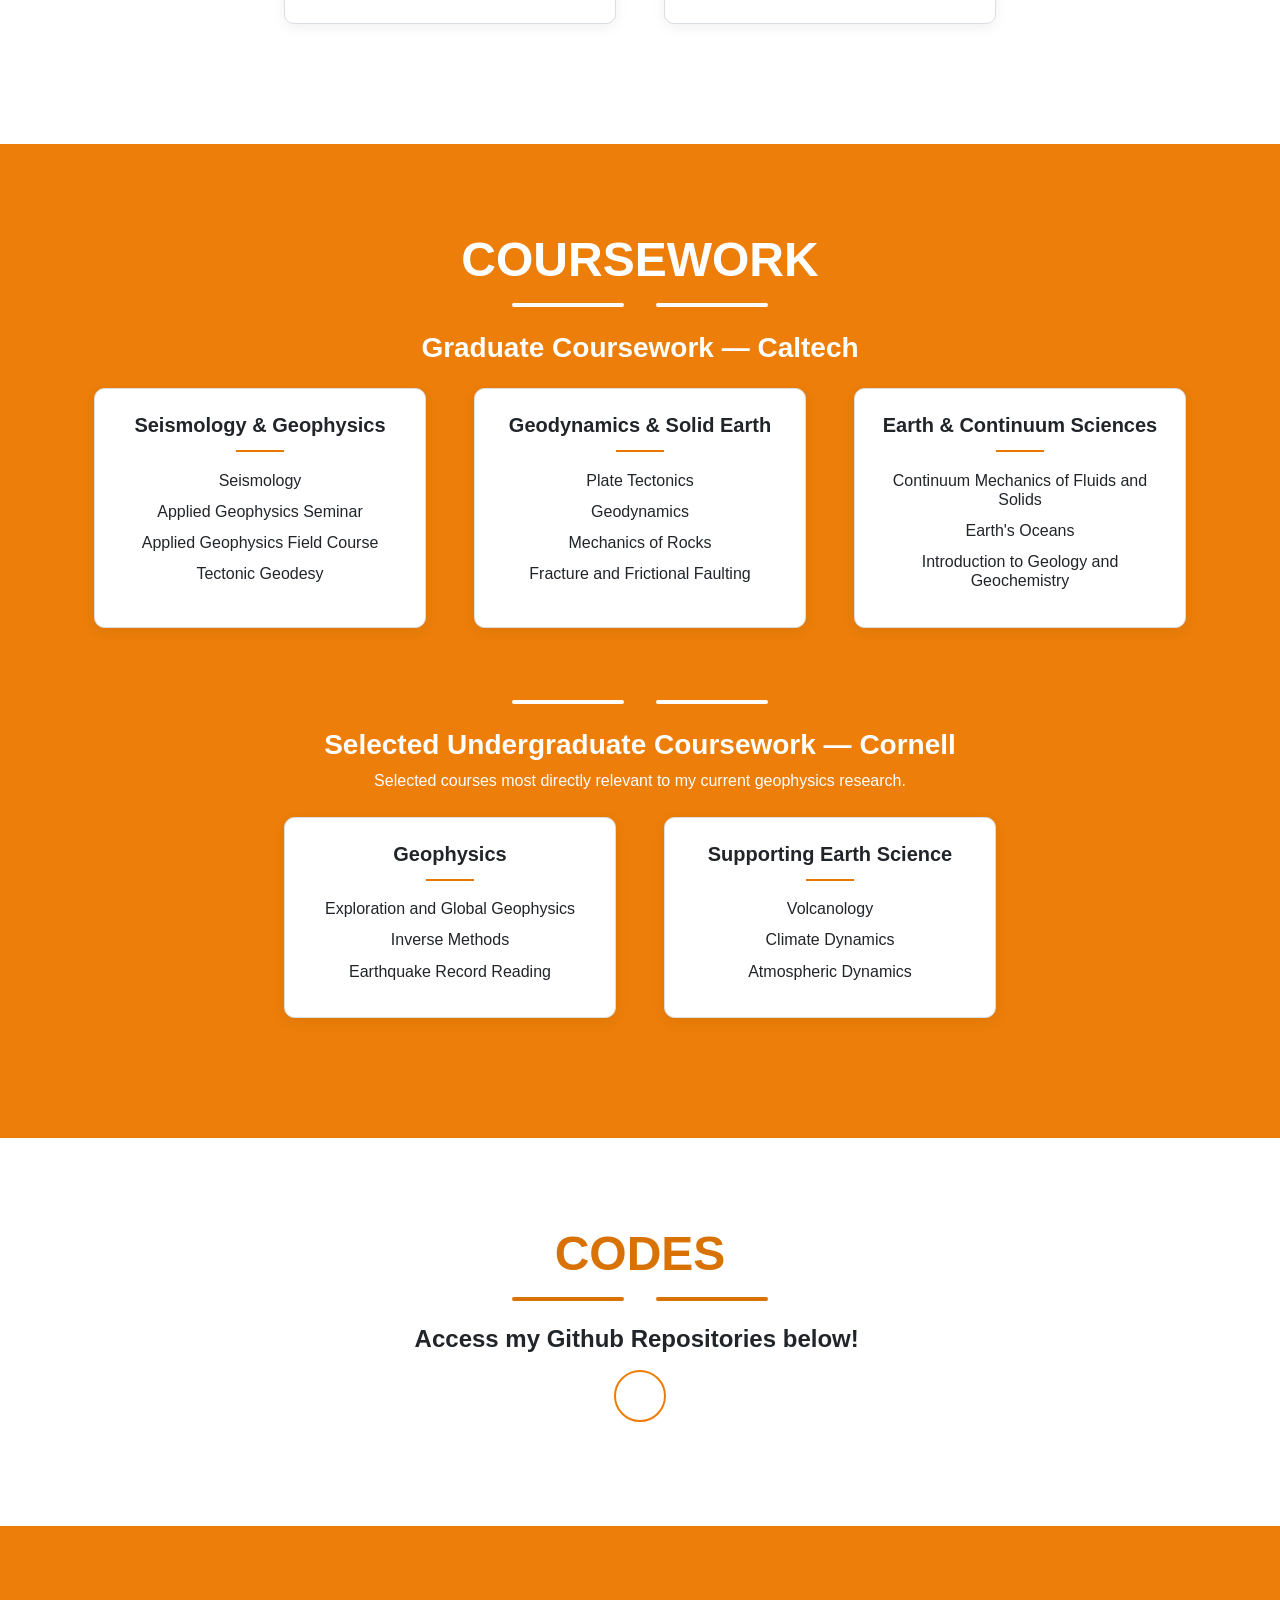
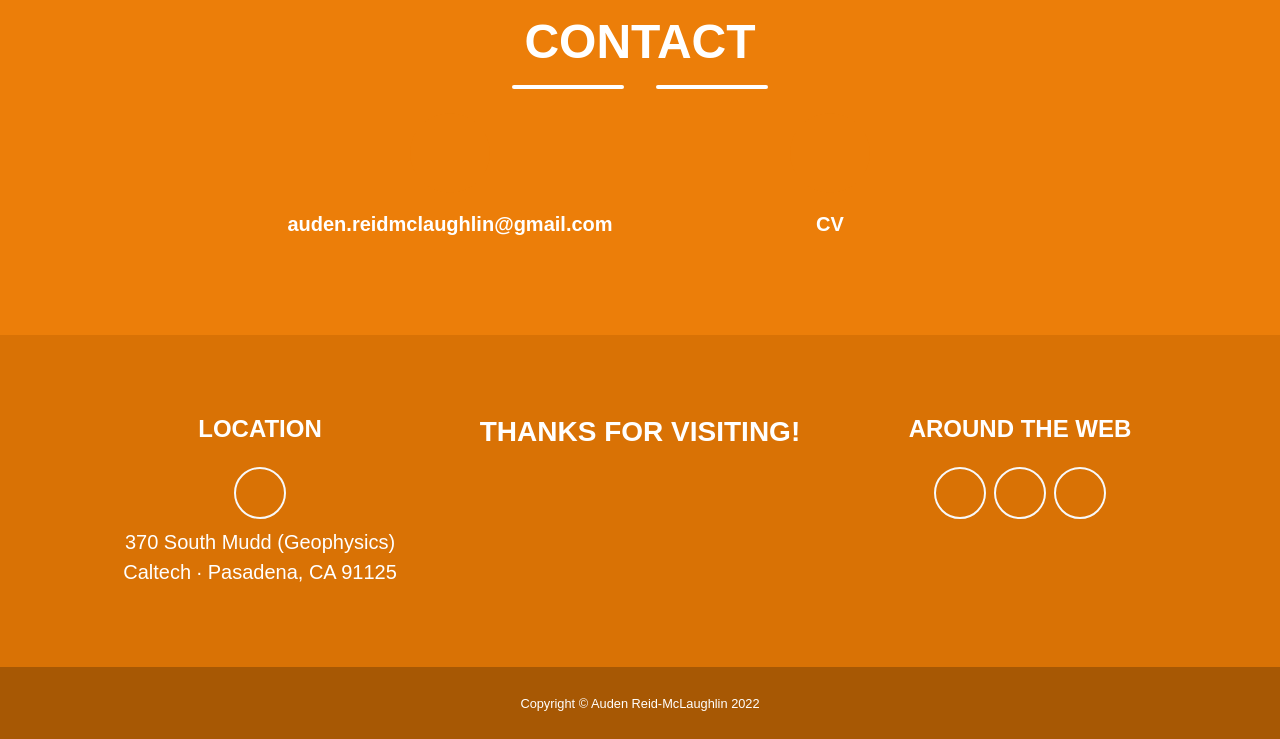
==== commit 48640444: "Merge pull request #39 from audenrm/link-zhongwen-zhan Link Zhongwen Zhan in homepage bio" ====
--- a/index.html
+++ b/index.html
@@ -371,7 +371,7 @@
                     <div class="divider-custom-icon" aria-label="Seismic waveform"><svg class="seismic-wave-icon" viewBox="0 0 42 28" role="img" aria-hidden="true"><polyline pathLength="1" points="1,14 8,14 11,10 14,18 17,4 20,24 23,8 26,17 29,12 32,14 41,14"></polyline></svg></div>
                     <div class="divider-custom-line"></div>
                 </div>
-                <h4 class="pre-wrap masthead-subheading masthead-bio font-weight-light mb-3">I am a Geophysics PhD candidate at Caltech Seismological Laboratory working with Professor Zhongwen Zhan. My research uses dense seismic observations with distributed acoustic sensing (DAS) to study how the solid Earth, particularly the cryosphere, deforms across scales in response to external forcings. I am especially interested in glacier and ice-sheet structure and dynamics, seismic imaging and wave propagation in complex environments, mechanical and frictional state of natural sliding systems, and extracting physical constraints from large geophysical datasets.</h4>
+                <h4 class="pre-wrap masthead-subheading masthead-bio font-weight-light mb-3">I am a Geophysics PhD candidate at Caltech Seismological Laboratory working with Professor <a href="https://zhan.caltech.edu/" target="_blank" rel="noopener" class="text-white"><u>Zhongwen Zhan</u></a>. My research uses dense seismic observations with distributed acoustic sensing (DAS) to study how the solid Earth, particularly the cryosphere, deforms across scales in response to external forcings. I am especially interested in glacier and ice-sheet structure and dynamics, seismic imaging and wave propagation in complex environments, mechanical and frictional state of natural sliding systems, and extracting physical constraints from large geophysical datasets.</h4>
                 <h4 class="pre-wrap masthead-subheading masthead-bio font-weight-light mb-0">Across these problems, I combine field experiments and passive datasets, utilizing array-based processing and imaging techniques and physics-based modeling to connect observations to environmental processes.</h4>
                     </div>
                 </div>
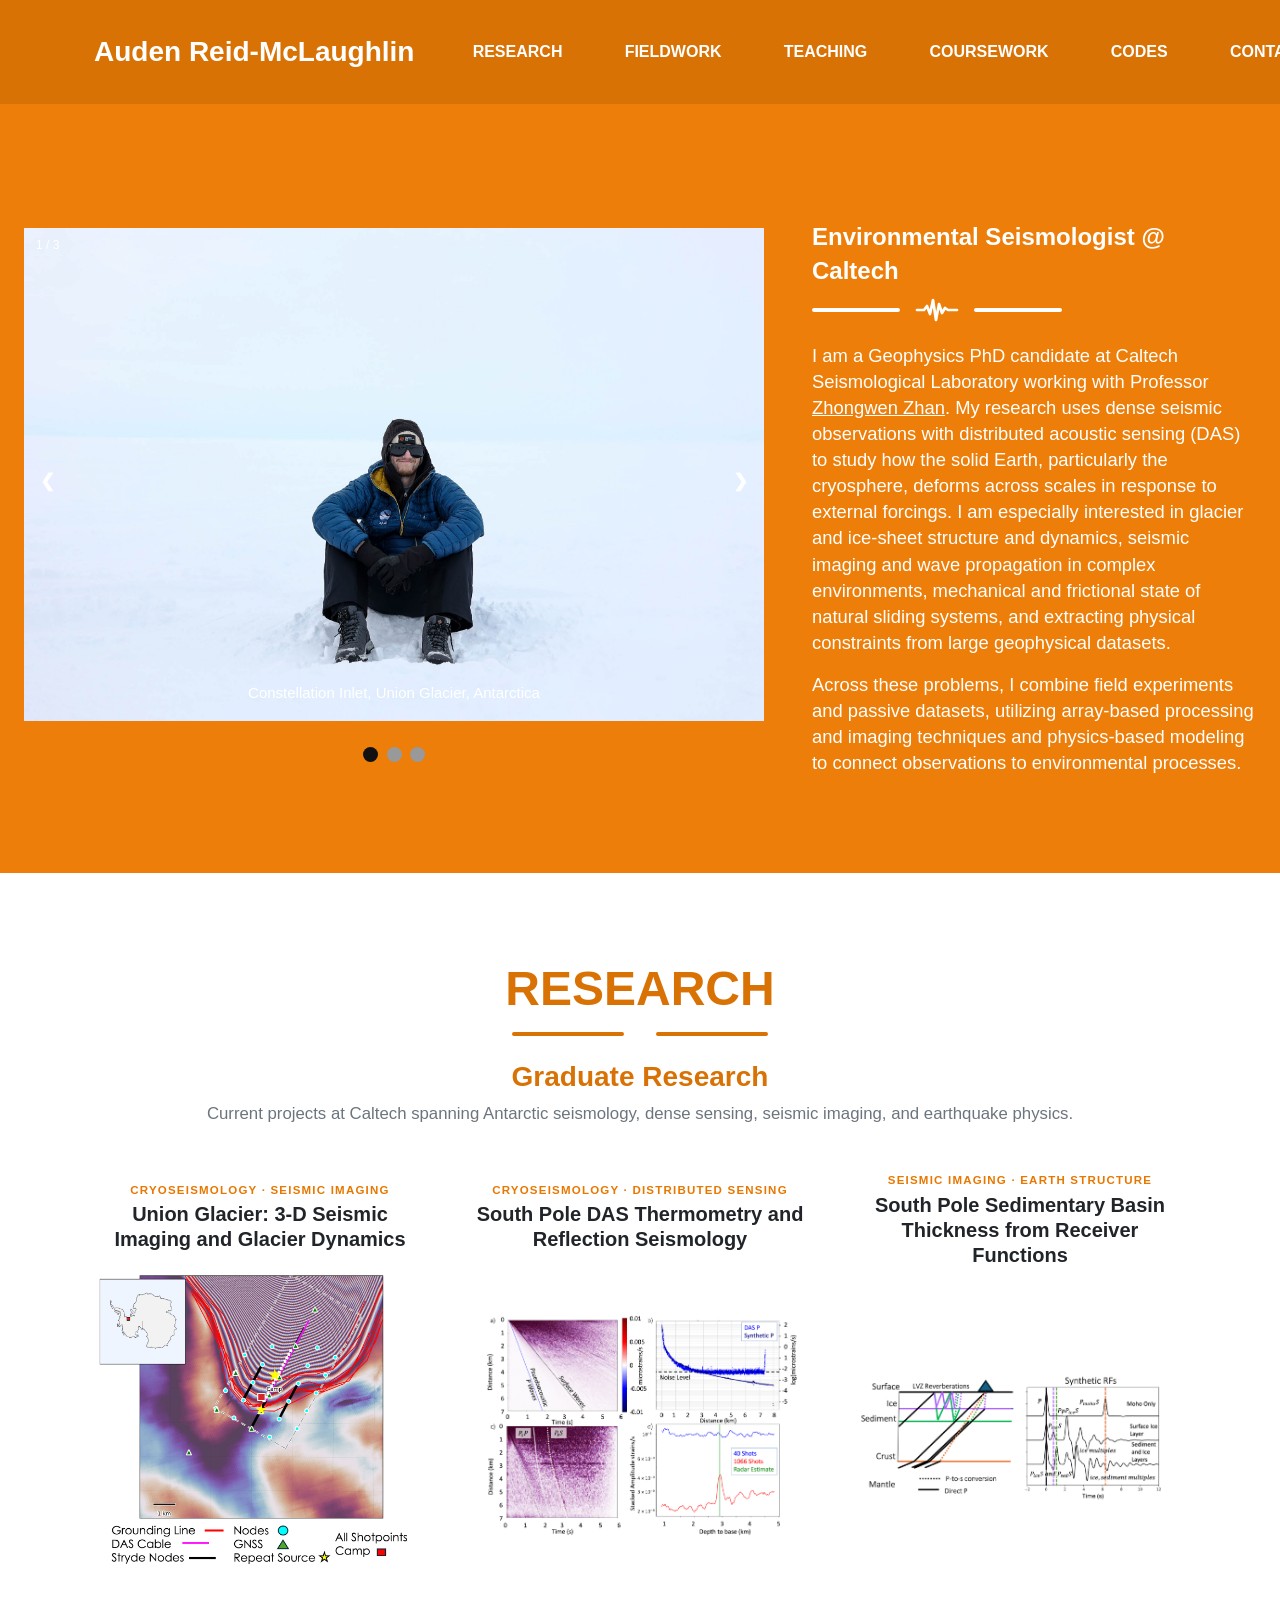
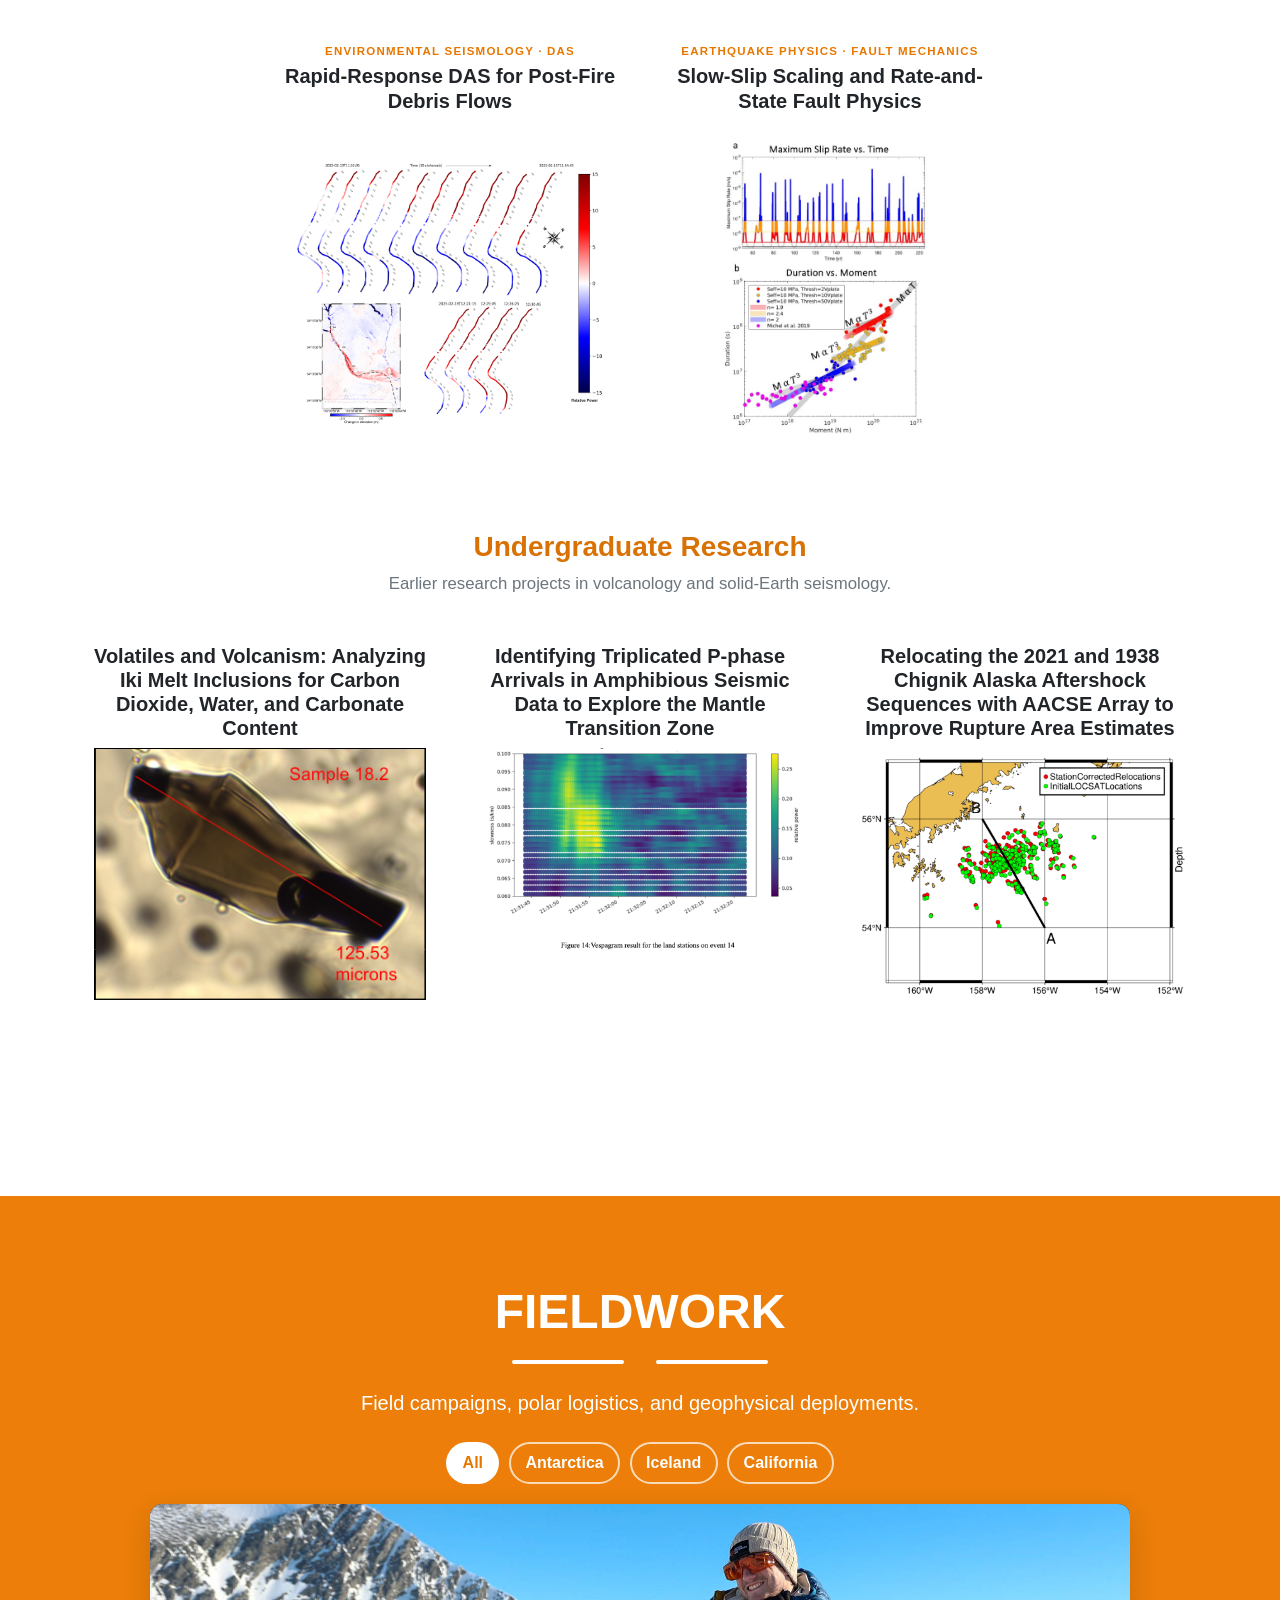
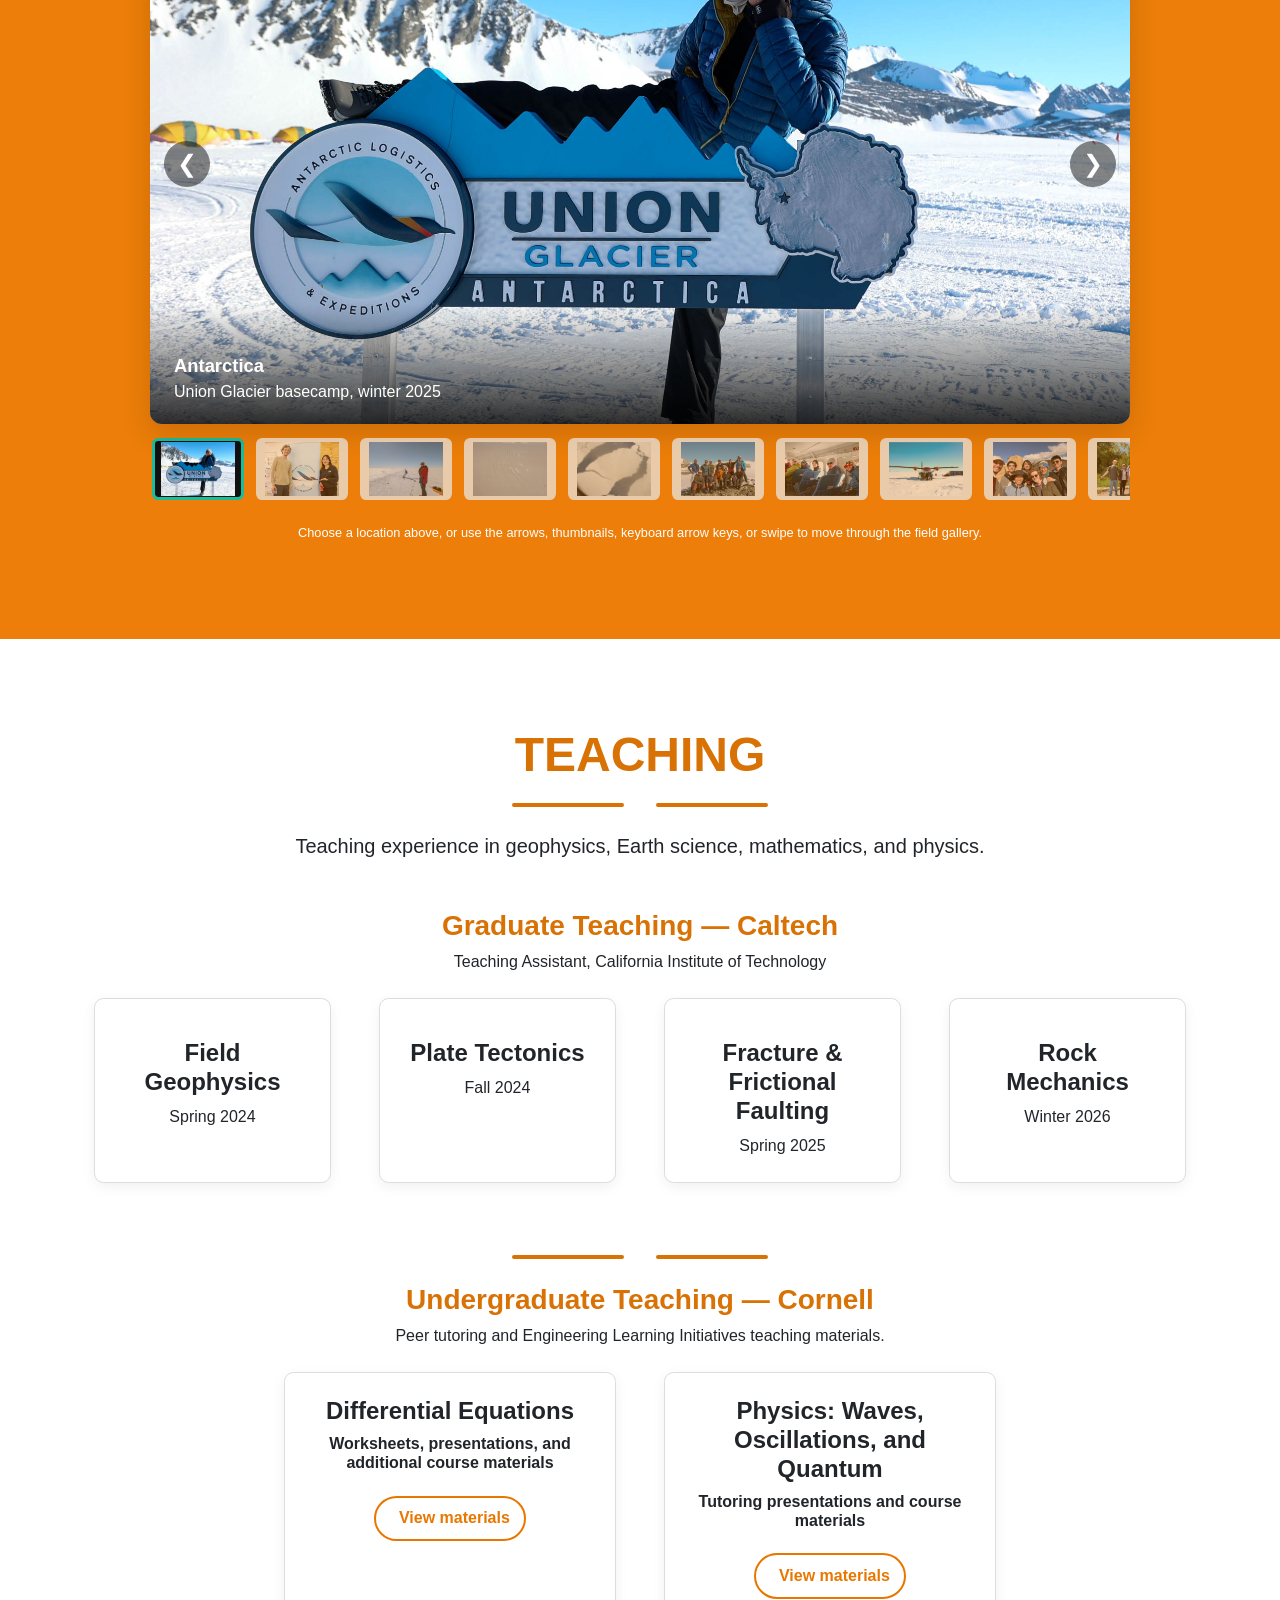
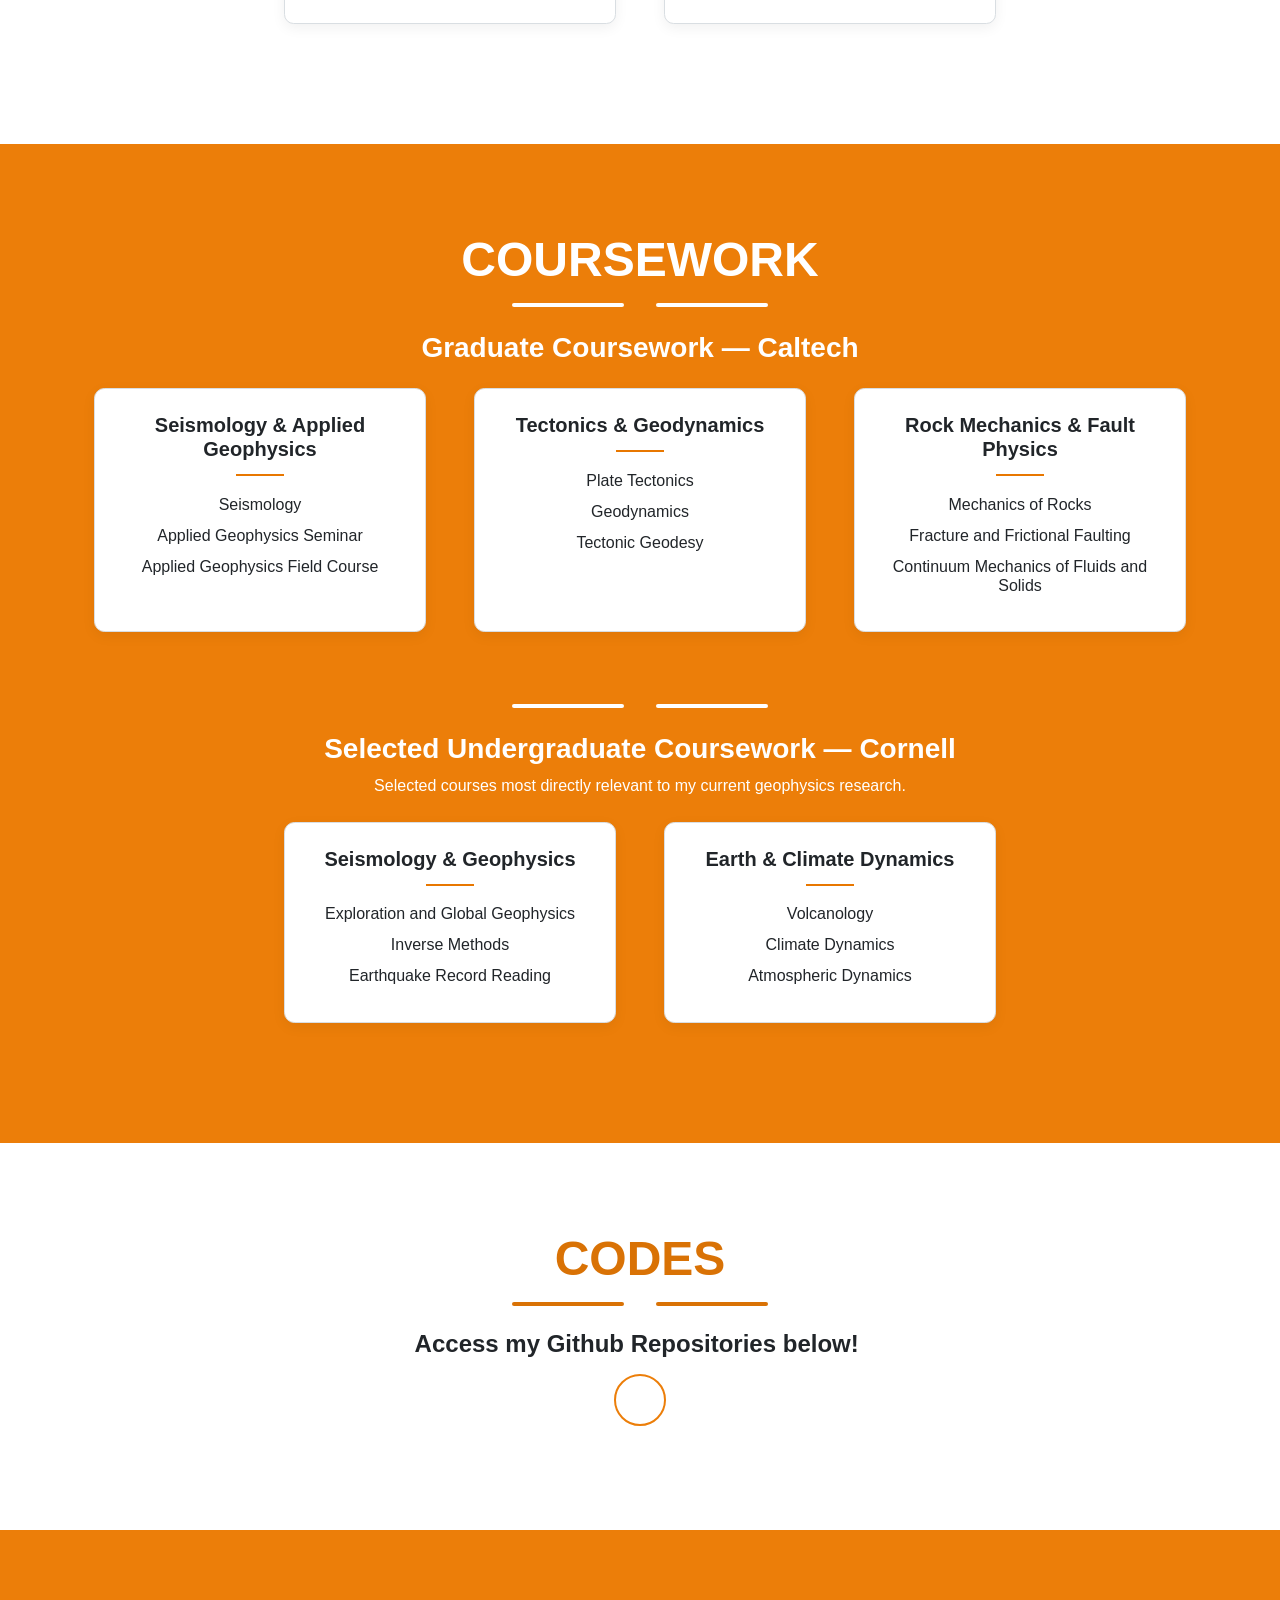
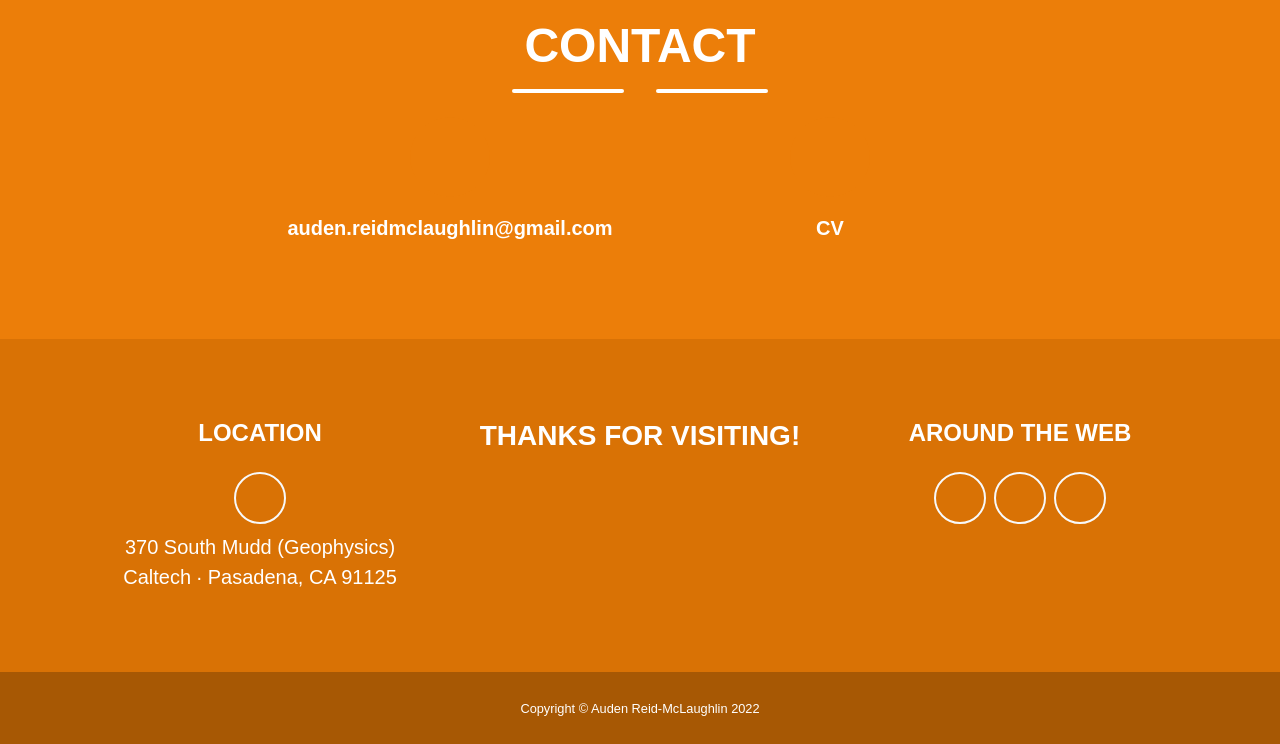
==== commit 2e426a22: "Reorganize coursework categories" ====
--- a/index.html
+++ b/index.html
@@ -815,33 +815,31 @@
                     <h3 class="text-white">Graduate Coursework — Caltech</h3>
                 </div>
                 <div class="row justify-content-center mb-5">
-                    <div class="col-lg-4 mb-4">
+                    <div class="col-md-6 col-lg-4 mb-4">
                         <div class="coursework-card h-100 p-4 text-center">
-                            <h5>Seismology &amp; Geophysics</h5>
+                            <h5>Seismology &amp; Applied Geophysics</h5>
                             <div class="coursework-rule"></div>
                             <h6>Seismology</h6>
                             <h6>Applied Geophysics Seminar</h6>
                             <h6>Applied Geophysics Field Course</h6>
-                            <h6>Tectonic Geodesy</h6>
-                        </div>
-                    </div>
-                    <div class="col-lg-4 mb-4">
+                        </div>
+                    </div>
+                    <div class="col-md-6 col-lg-4 mb-4">
                         <div class="coursework-card h-100 p-4 text-center">
-                            <h5>Geodynamics &amp; Solid Earth</h5>
+                            <h5>Tectonics &amp; Geodynamics</h5>
                             <div class="coursework-rule"></div>
                             <h6>Plate Tectonics</h6>
                             <h6>Geodynamics</h6>
+                            <h6>Tectonic Geodesy</h6>
+                        </div>
+                    </div>
+                    <div class="col-md-6 col-lg-4 mb-4">
+                        <div class="coursework-card h-100 p-4 text-center">
+                            <h5>Rock Mechanics &amp; Fault Physics</h5>
+                            <div class="coursework-rule"></div>
                             <h6>Mechanics of Rocks</h6>
                             <h6>Fracture and Frictional Faulting</h6>
-                        </div>
-                    </div>
-                    <div class="col-lg-4 mb-4">
-                        <div class="coursework-card h-100 p-4 text-center">
-                            <h5>Earth &amp; Continuum Sciences</h5>
-                            <div class="coursework-rule"></div>
                             <h6>Continuum Mechanics of Fluids and Solids</h6>
-                            <h6>Earth's Oceans</h6>
-                            <h6>Introduction to Geology and Geochemistry</h6>
                         </div>
                     </div>
                 </div>
@@ -858,7 +856,7 @@
                 <div class="row justify-content-center">
                     <div class="col-md-6 col-lg-4 mb-4">
                         <div class="coursework-card h-100 p-4 text-center">
-                            <h5>Geophysics</h5>
+                            <h5>Seismology &amp; Geophysics</h5>
                             <div class="coursework-rule"></div>
                             <h6>Exploration and Global Geophysics</h6>
                             <h6>Inverse Methods</h6>
@@ -867,7 +865,7 @@
                     </div>
                     <div class="col-md-6 col-lg-4 mb-4">
                         <div class="coursework-card h-100 p-4 text-center">
-                            <h5>Supporting Earth Science</h5>
+                            <h5>Earth &amp; Climate Dynamics</h5>
                             <div class="coursework-rule"></div>
                             <h6>Volcanology</h6>
                             <h6>Climate Dynamics</h6>
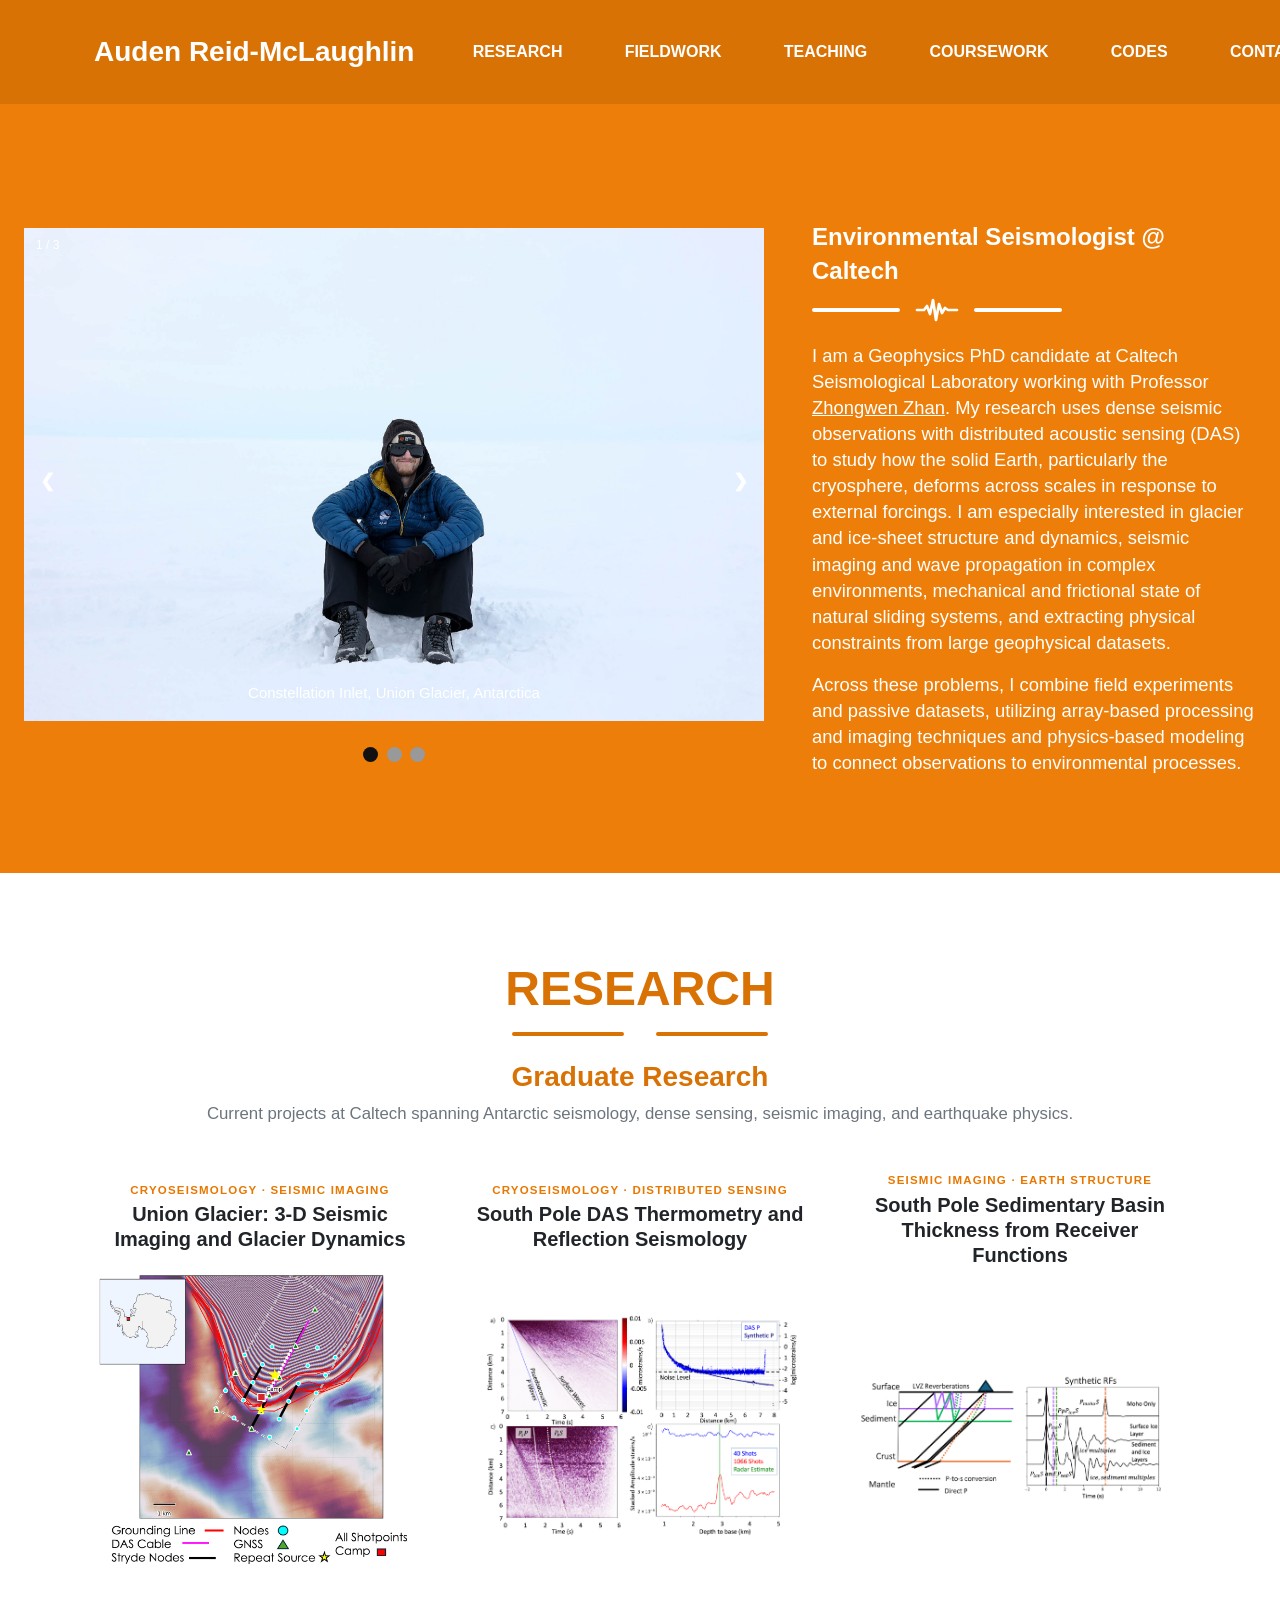
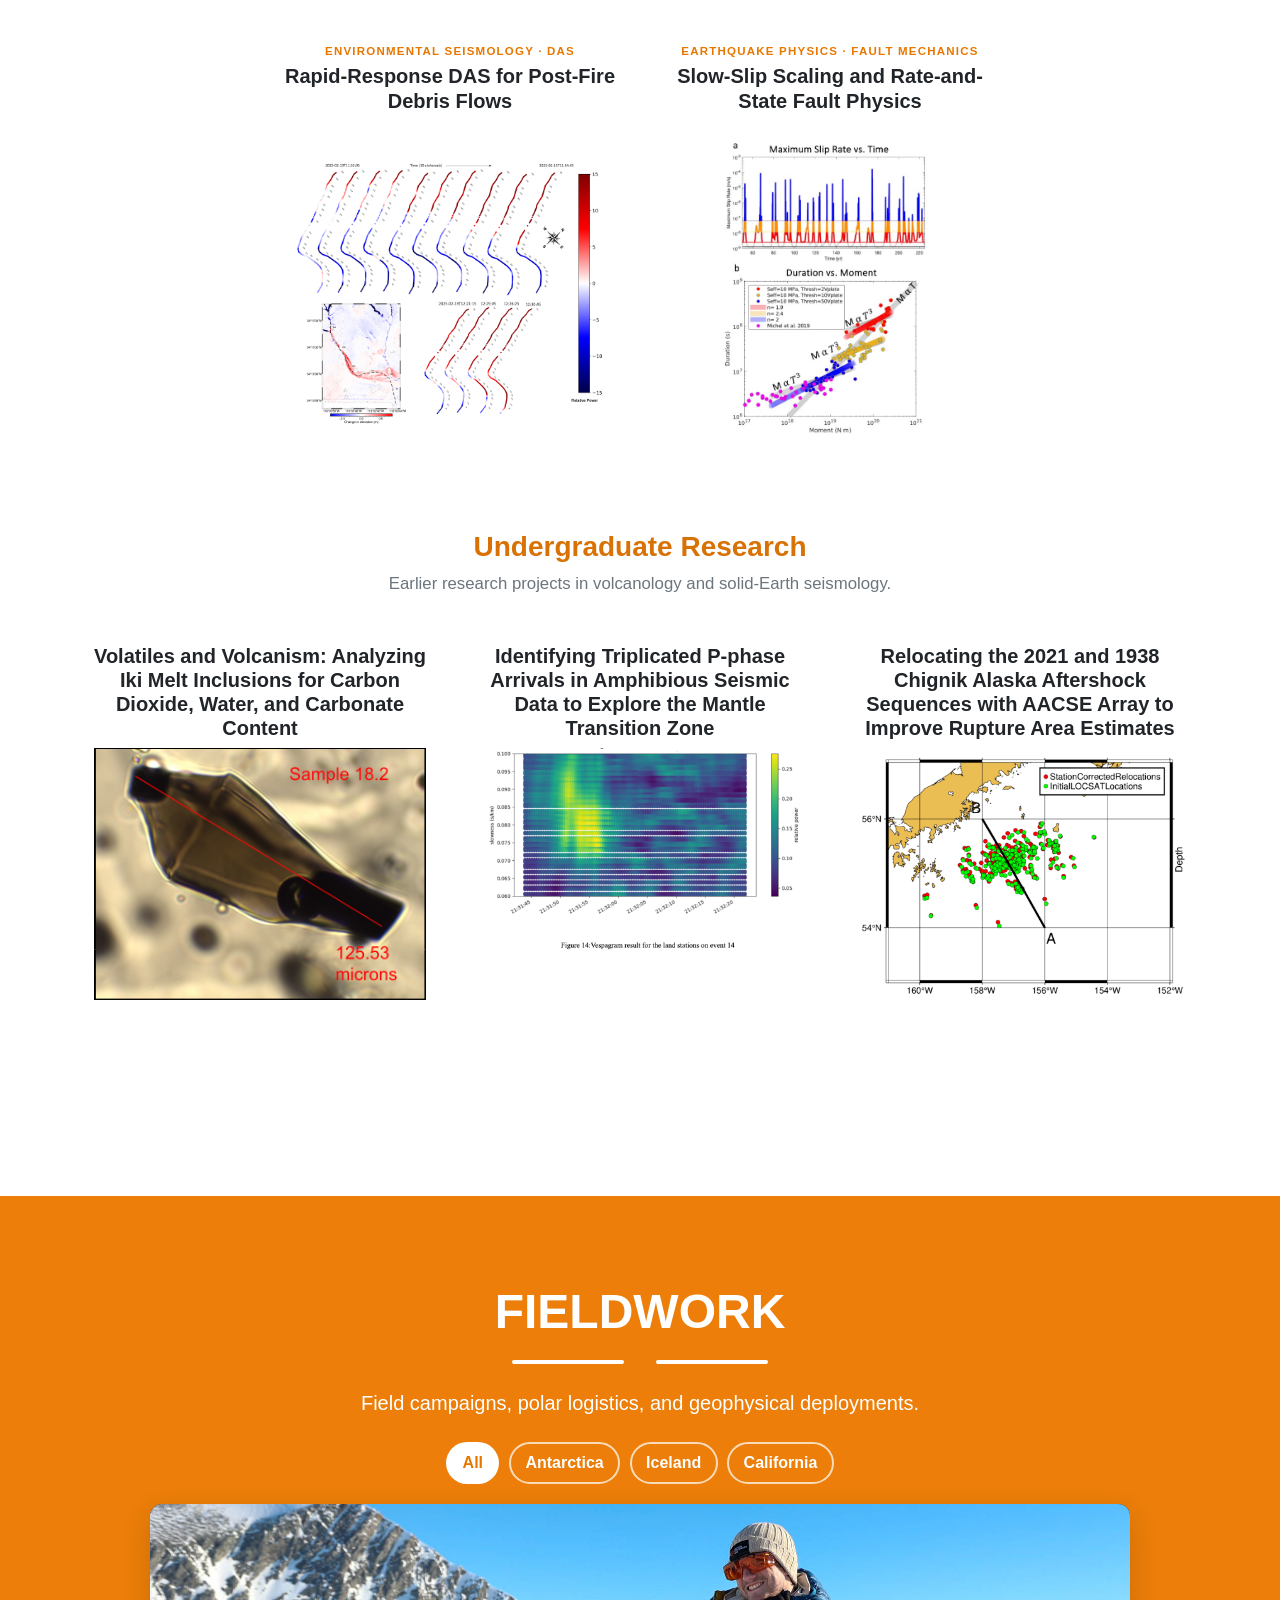
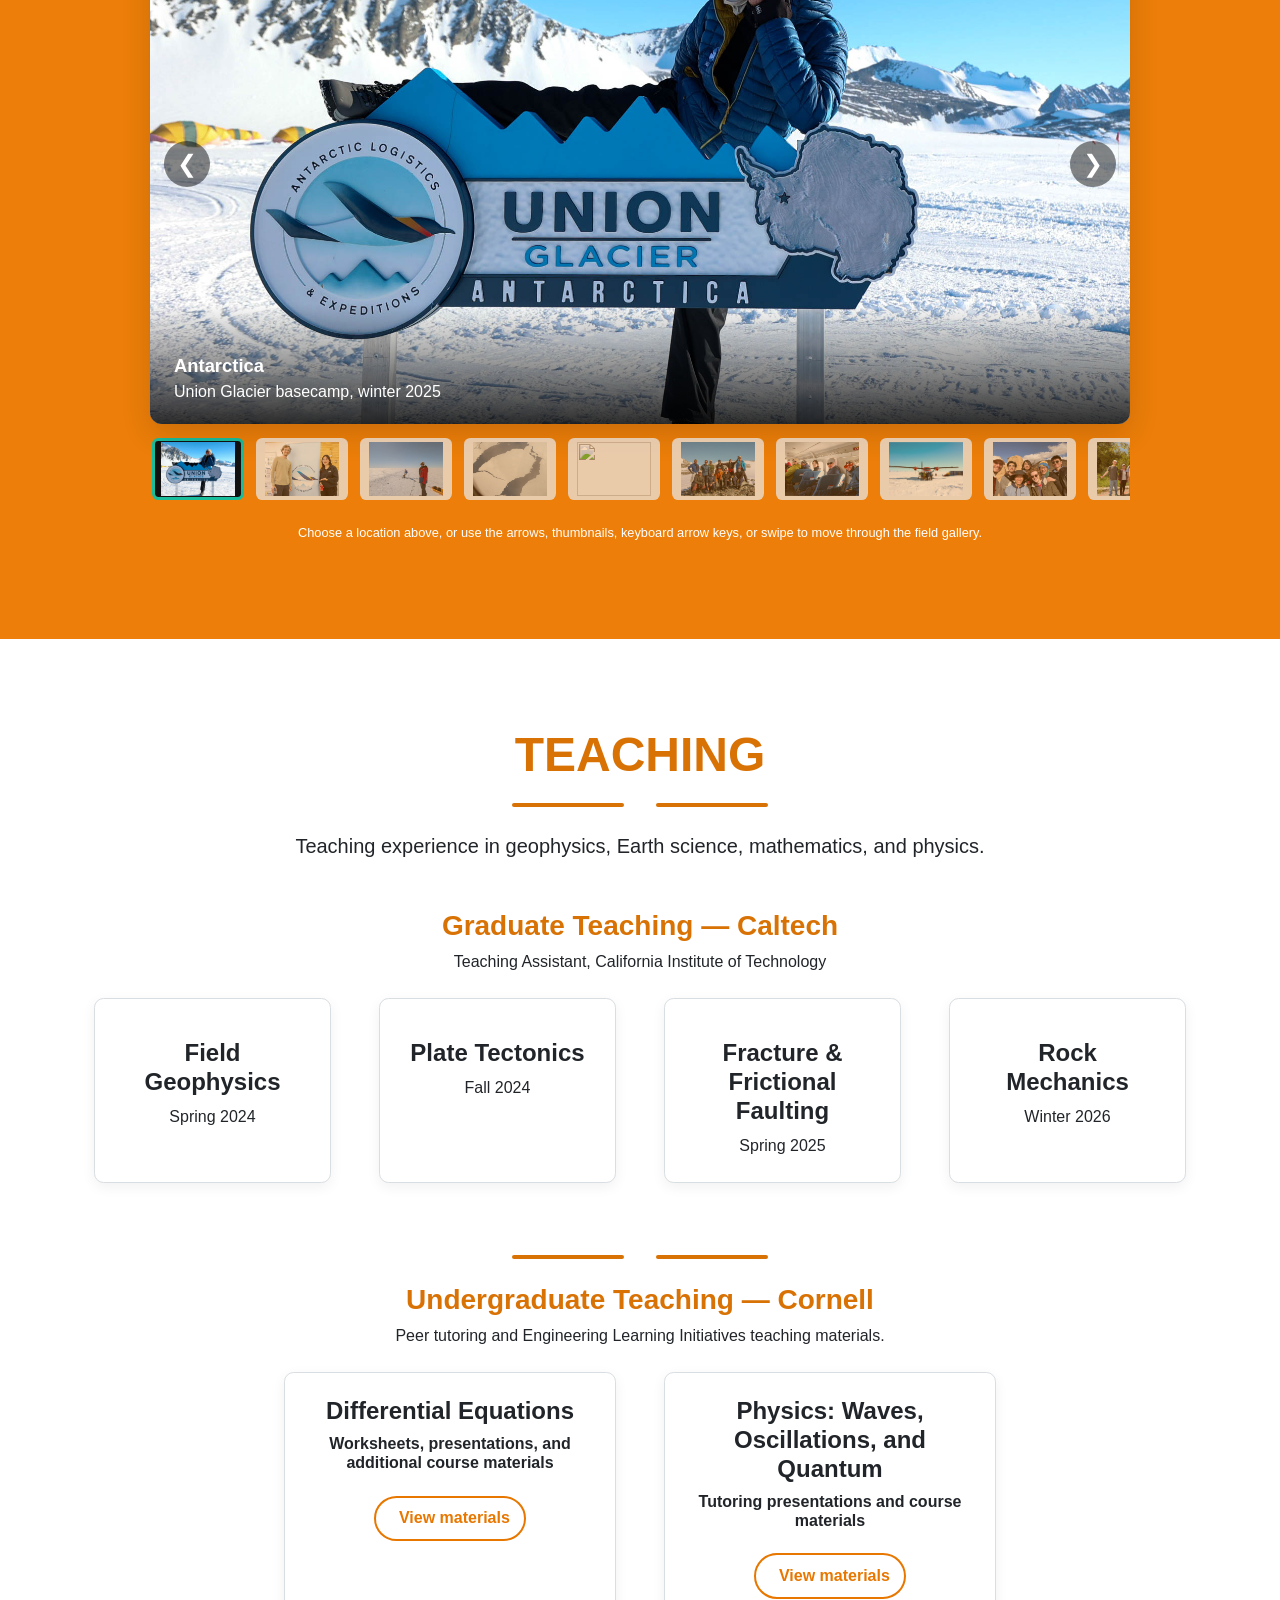
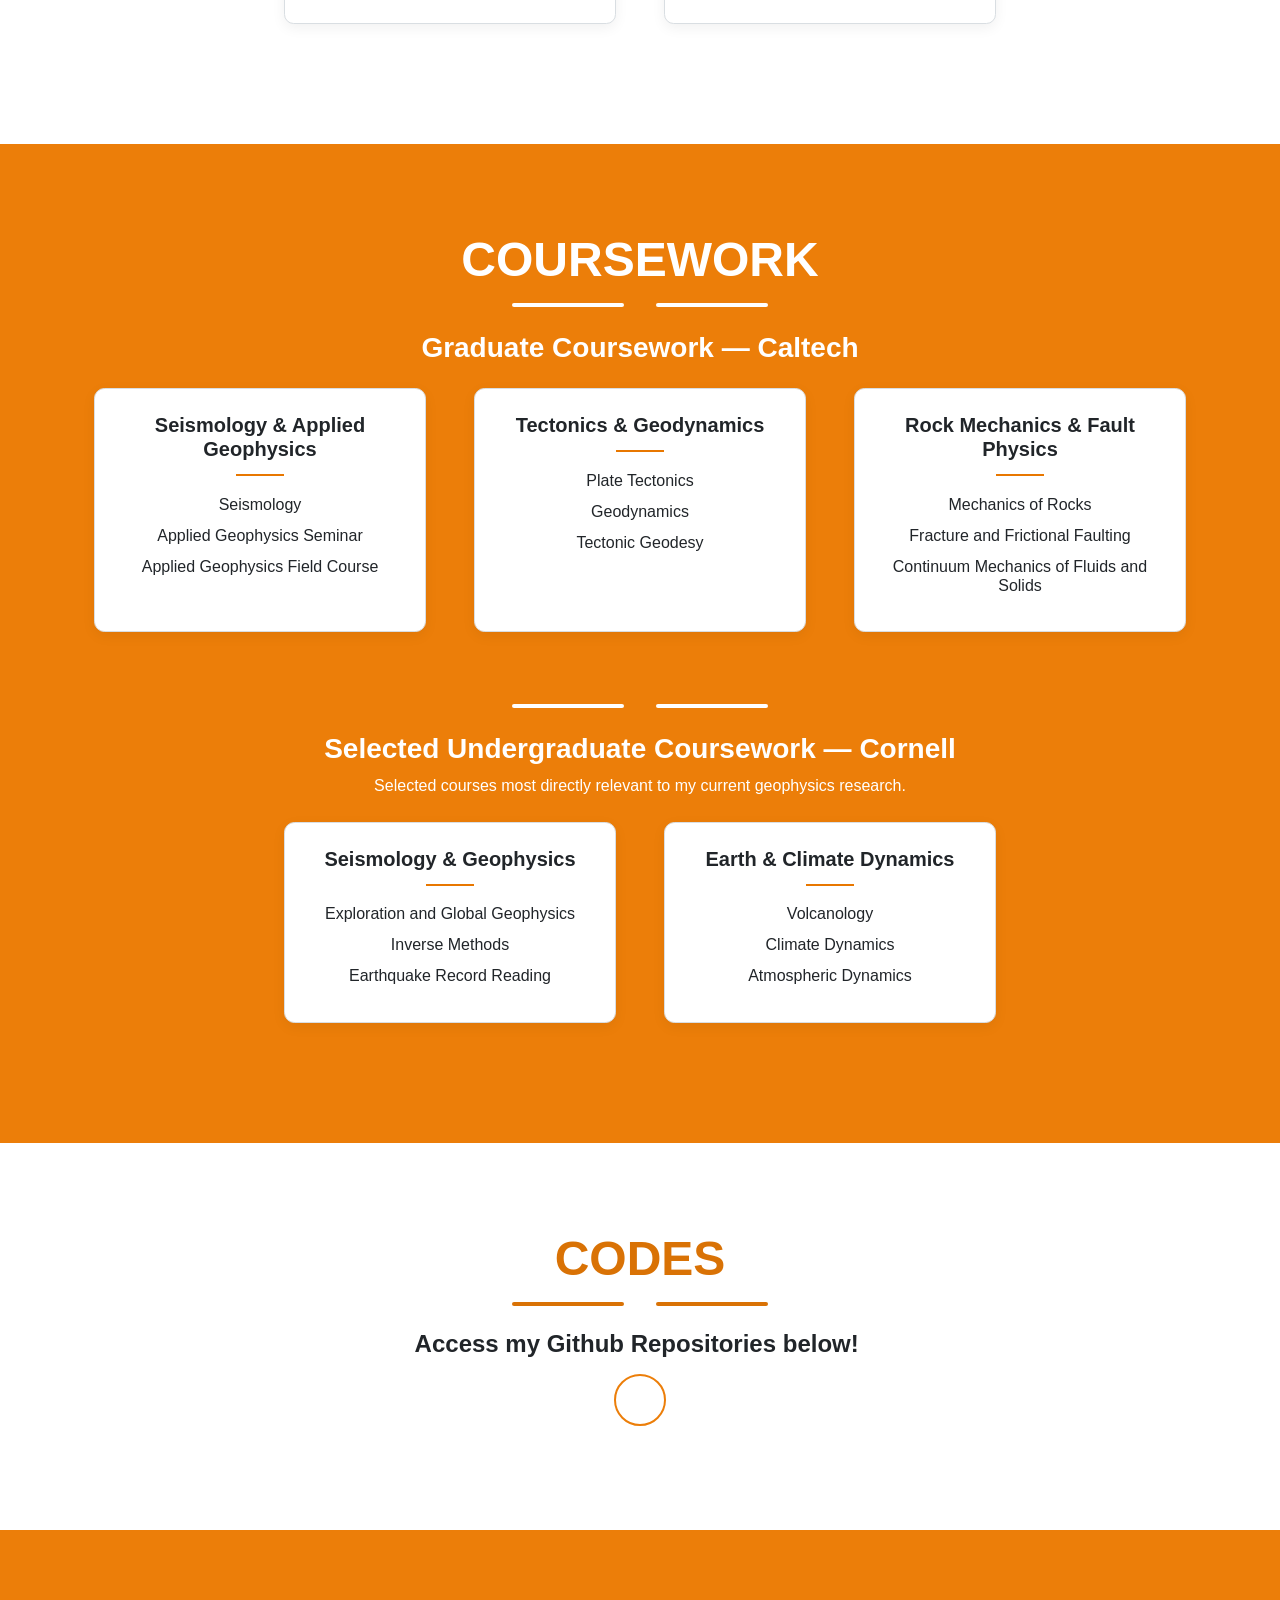
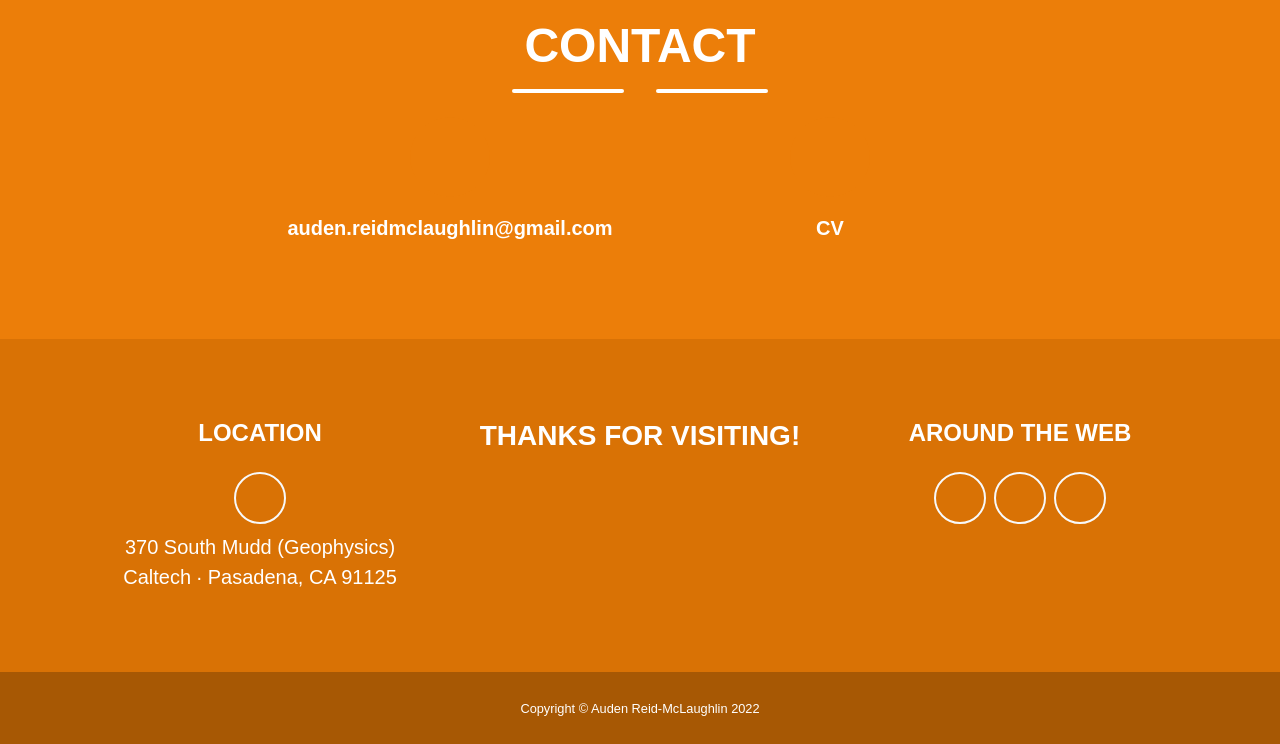
==== commit 809a33fe: "Update image buttons for Antarctica section" ====
--- a/index.html
+++ b/index.html
@@ -696,9 +696,9 @@
                     <div class="field-thumbs">
                         <button class="field-thumb active" data-field-slide="0" data-field-category="Antarctica" aria-label="Union Glacier basecamp, winter 2025"><img src="GLASS_Antarctica_2025_91.jpg" alt="" loading="lazy"></button>
                         <button class="field-thumb" data-field-slide="1" data-field-category="Antarctica" aria-label="Antarctic Logistics &amp; Expeditions preparation in Punta Arenas"><img src="audenandsoyeon.jpg" alt="" loading="lazy"></button>
-                        <button class="field-thumb" data-field-slide="2" data-field-category="Antarctica" aria-label="Active-source seismic shots at Constellation Inlet"><img src="audenPEG.jpg" alt="" loading="lazy"></button>
-                        <button class="field-thumb" data-field-slide="3" data-field-category="Antarctica" aria-label="Crevasse field showing Mode I cracks perpendicular to ice flow"><img src="crevasse1.jpg" alt="" loading="lazy"></button>
-                        <button class="field-thumb" data-field-slide="4" data-field-category="Antarctica" aria-label="Flying over ice shelves on the continental margins, with a propagating Mode I crack clearly visible"><img src="crevasse2.jpg" alt="" loading="lazy"></button>
+                        <button class="field-thumb" data-field-slide="2" data-field-category="Antarctica" aria-label="Active-source seismic shots at Constellation Inlet"><img src="audenPEG.png" alt="" loading="lazy"></button>
+                        <button class="field-thumb" data-field-slide="3" data-field-category="Antarctica" aria-label="Crevasse field showing Mode I cracks perpendicular to ice flow"><img src="crevasse1.png" alt="" loading="lazy"></button>
+                        <button class="field-thumb" data-field-slide="4" data-field-category="Antarctica" aria-label="Flying over ice shelves on the continental margins, with a propagating Mode I crack clearly visible"><img src="crevasse2.png" alt="" loading="lazy"></button>
                         <button class="field-thumb" data-field-slide="5" data-field-category="Antarctica" aria-label="Team photo at &quot;the Beach,&quot; Union Glacier, Antarctica"><img src="hikeantarctica.jpg" alt="" loading="lazy"></button>
                         <button class="field-thumb" data-field-slide="6" data-field-category="Antarctica" aria-label="Team on the short ice-plane flight from Union Glacier to Constellation Inlet"><img src="plame.jpg" alt="" loading="lazy"></button>
                         <button class="field-thumb" data-field-slide="7" data-field-category="Antarctica" aria-label="Ice plane on skis"><img src="plane2.jpg" alt="" loading="lazy"></button>
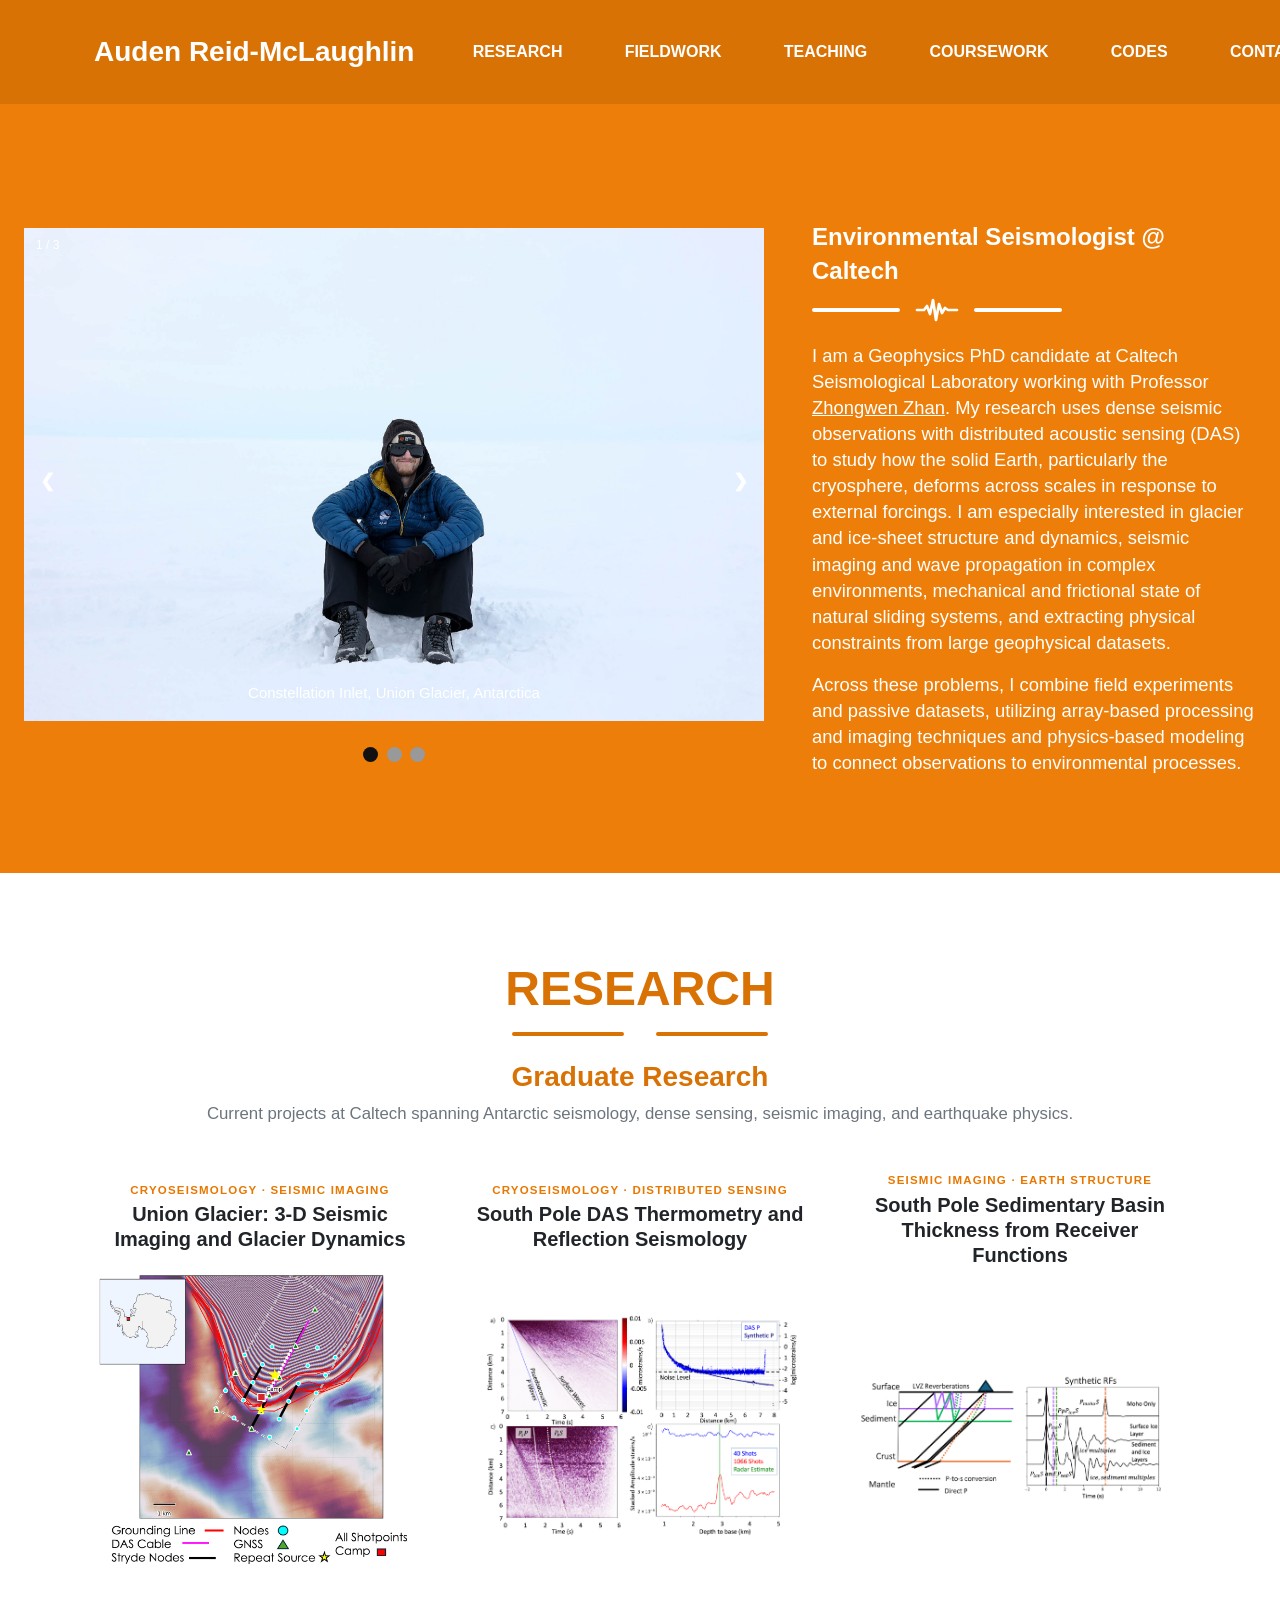
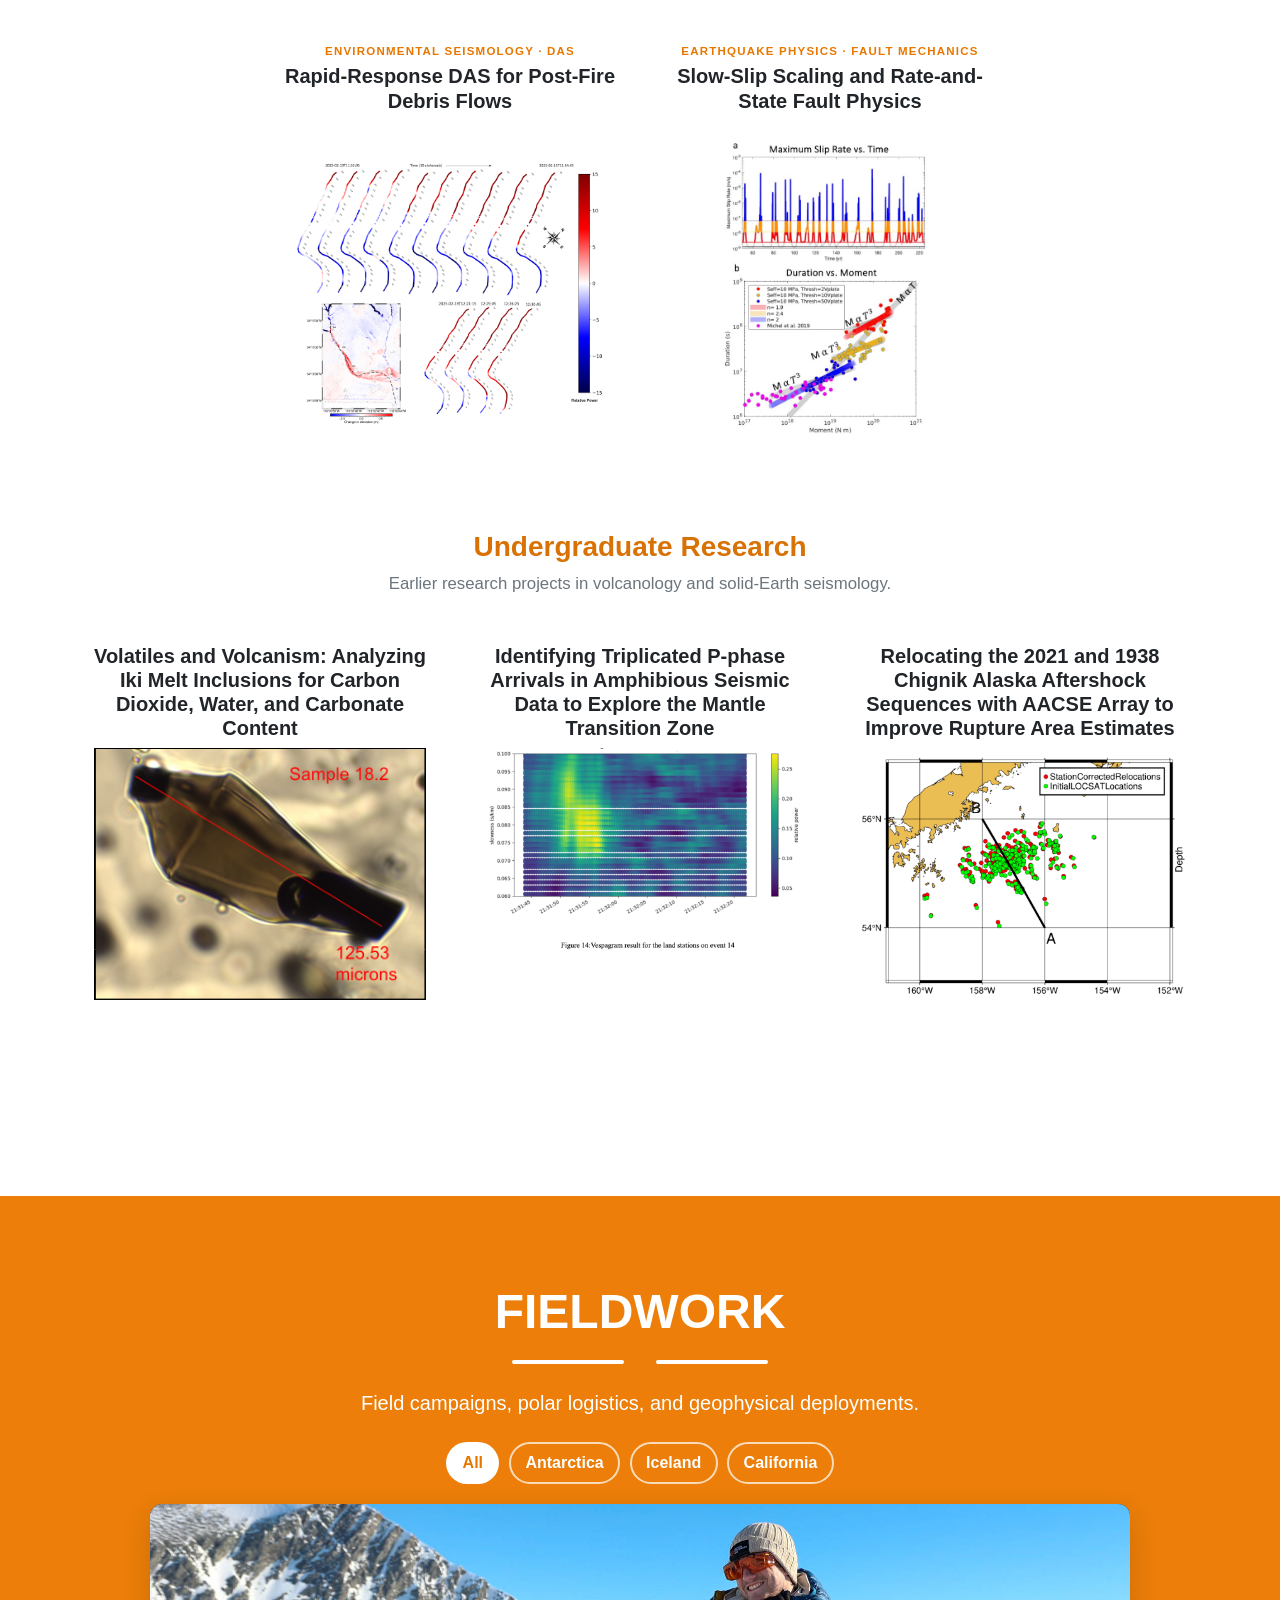
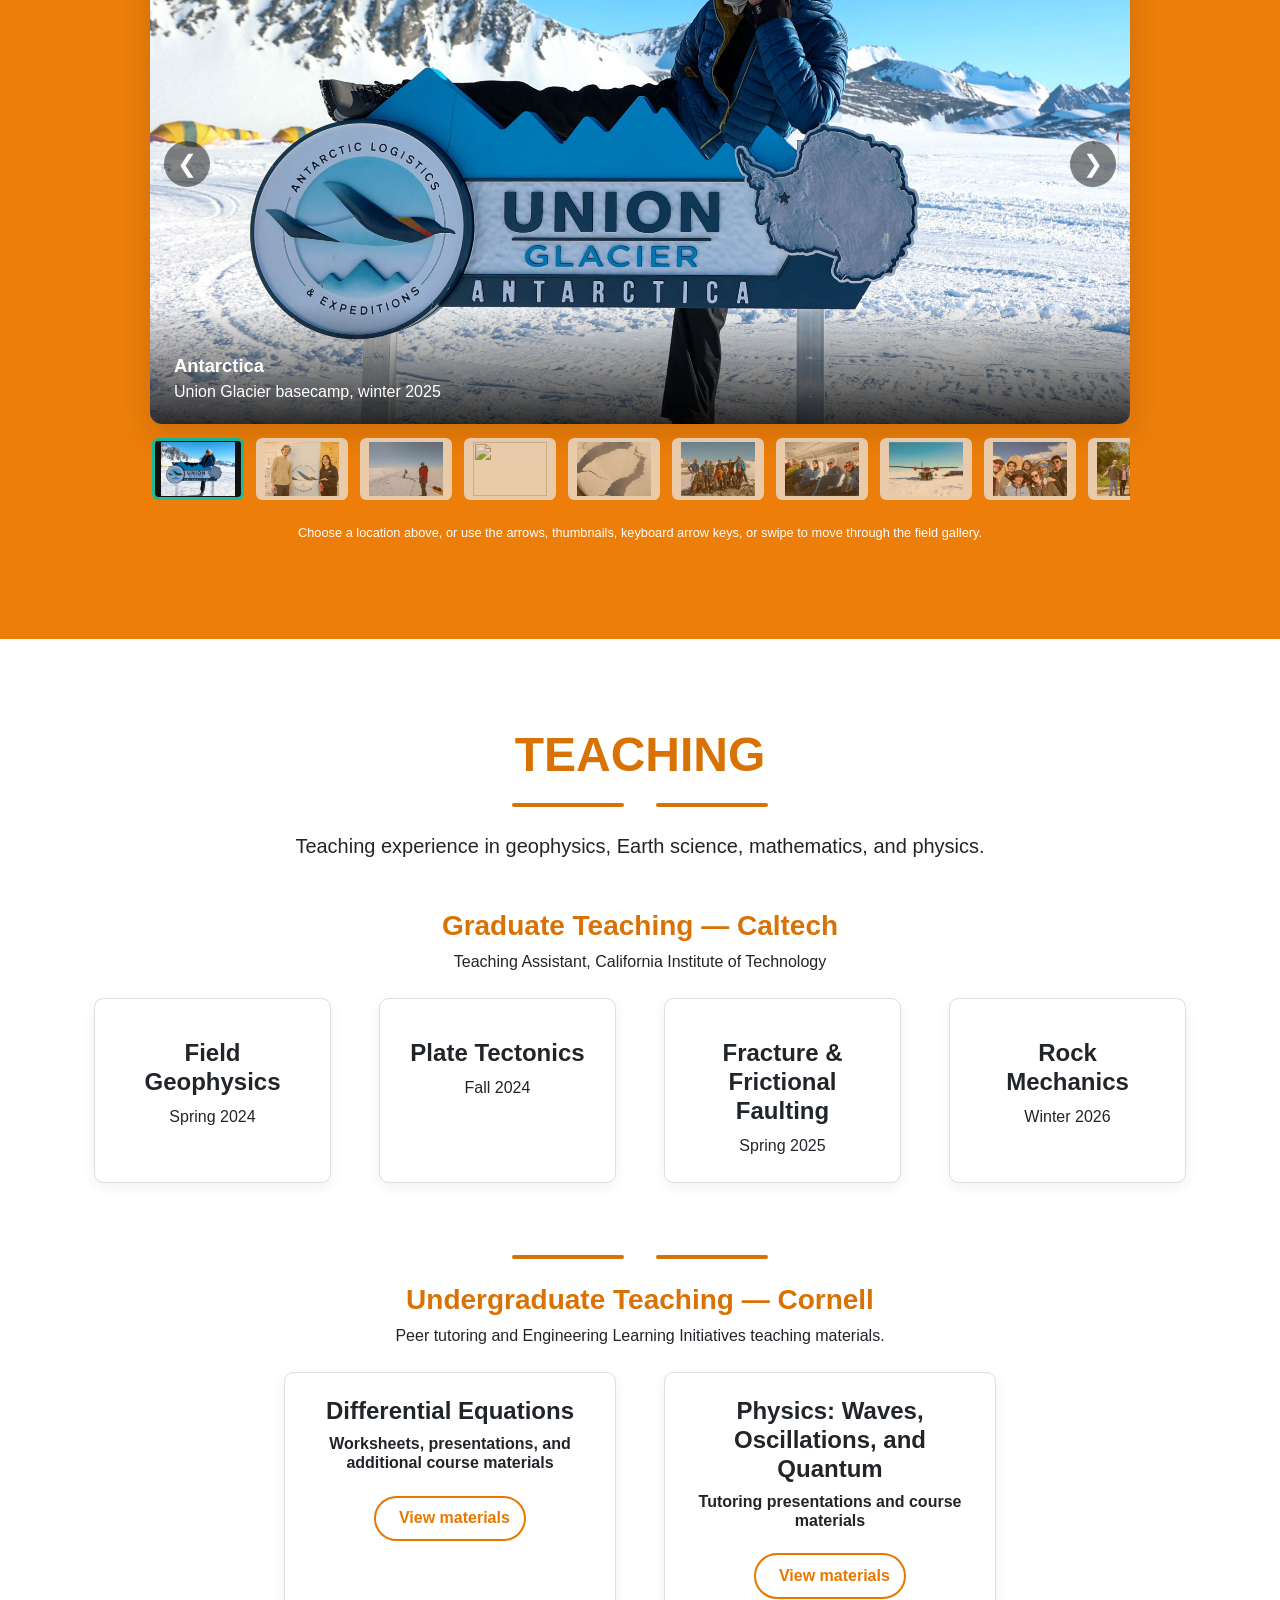
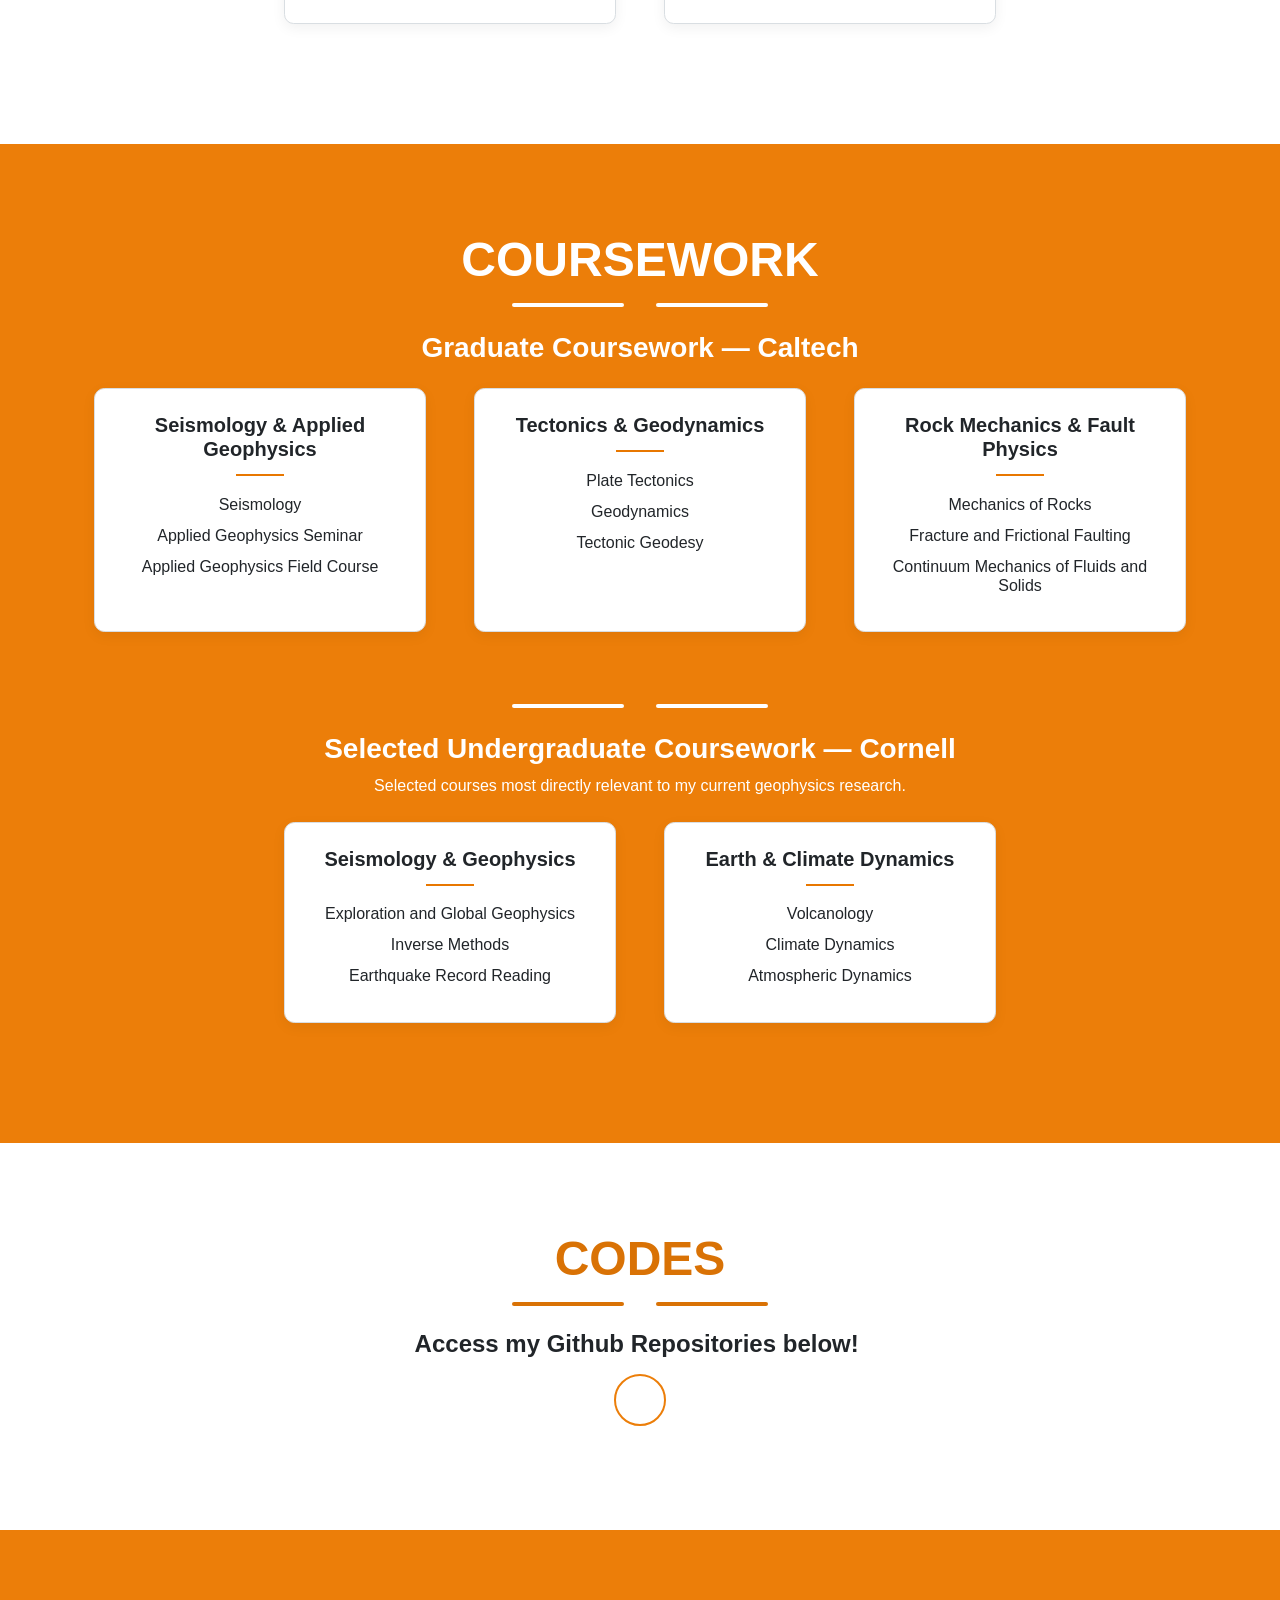
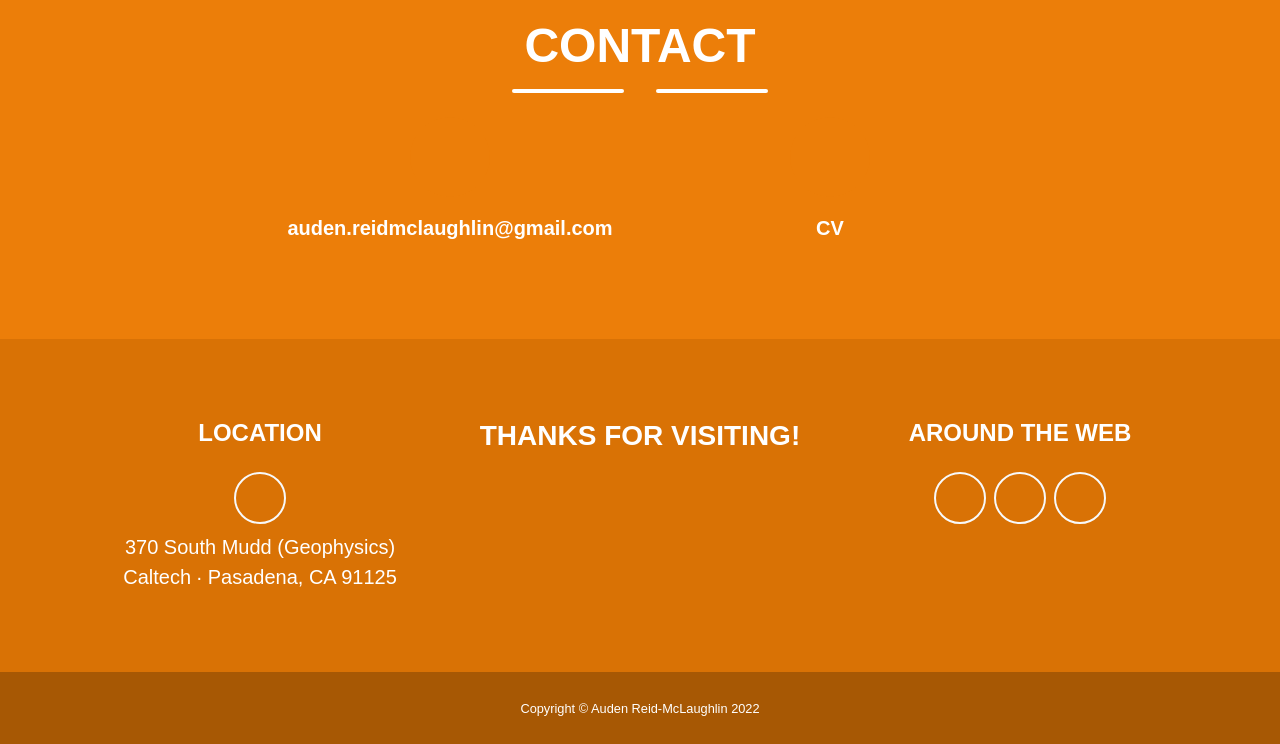
==== commit e67a7dc8: "Update image slides and thumbnails for Antarctica" ====
--- a/index.html
+++ b/index.html
@@ -673,9 +673,9 @@
                     <div class="fieldwork-stage" id="fieldworkStage">
                         <div class="field-slide active" data-field-category="Antarctica"><img src="GLASS_Antarctica_2025_91.jpg" alt="Union Glacier basecamp, winter 2025" title="Click to view full-size image" loading="eager"><div class="field-caption"><strong>Antarctica</strong><span>Union Glacier basecamp, winter 2025</span></div></div>
                         <div class="field-slide" data-field-category="Antarctica"><img src="audenandsoyeon.jpg" alt="Antarctic Logistics &amp; Expeditions preparation in Punta Arenas" title="Click to view full-size image" loading="eager"><div class="field-caption"><strong>Antarctica</strong><span>Antarctic Logistics &amp; Expeditions preparation in Punta Arenas</span></div></div>
-                        <div class="field-slide" data-field-category="Antarctica"><img src="audenPEG.jpg" alt="Active-source seismic shots at Constellation Inlet" title="Click to view full-size image" loading="lazy"><div class="field-caption"><strong>Antarctica</strong><span>Active-source seismic shots at Constellation Inlet</span></div></div>
-                        <div class="field-slide" data-field-category="Antarctica"><img src="crevasse1.jpg" alt="Crevasse field showing Mode I cracks perpendicular to ice flow" title="Click to view full-size image" loading="lazy"><div class="field-caption"><strong>Antarctica</strong><span>Crevasse field showing Mode I cracks perpendicular to ice flow</span></div></div>
-                        <div class="field-slide" data-field-category="Antarctica"><img src="crevasse2.jpg" alt="Flying over ice shelves on the continental margins, with a propagating Mode I crack clearly visible" title="Click to view full-size image" loading="lazy"><div class="field-caption"><strong>Antarctica</strong><span>Flying over ice shelves on the continental margins, with a propagating Mode I crack clearly visible</span></div></div>
+                        <div class="field-slide" data-field-category="Antarctica"><img src="audenPEG.png" alt="Active-source seismic shots at Constellation Inlet" title="Click to view full-size image" loading="lazy"><div class="field-caption"><strong>Antarctica</strong><span>Active-source seismic shots at Constellation Inlet</span></div></div>
+                        <div class="field-slide" data-field-category="Antarctica"><img src="crevasse2.png" alt="Crevasse field showing Mode I cracks perpendicular to ice flow" title="Click to view full-size image" loading="lazy"><div class="field-caption"><strong>Antarctica</strong><span>Crevasse field showing Mode I cracks perpendicular to ice flow</span></div></div>
+                        <div class="field-slide" data-field-category="Antarctica"><img src="crevasse1.png" alt="Flying over ice shelves on the continental margins, with a propagating Mode I crack clearly visible" title="Click to view full-size image" loading="lazy"><div class="field-caption"><strong>Antarctica</strong><span>Flying over ice shelves on the continental margins, with a propagating Mode I crack clearly visible</span></div></div>
                         <div class="field-slide" data-field-category="Antarctica"><img src="hikeantarctica.jpg" alt="Team photo at &quot;the Beach,&quot; Union Glacier, Antarctica" title="Click to view full-size image" loading="lazy"><div class="field-caption"><strong>Antarctica</strong><span>Team photo at &quot;the Beach,&quot; Union Glacier, Antarctica</span></div></div>
                         <div class="field-slide" data-field-category="Antarctica"><img src="plame.jpg" alt="Team on the short ice-plane flight from Union Glacier to Constellation Inlet" title="Click to view full-size image" loading="lazy"><div class="field-caption"><strong>Antarctica</strong><span>Team on the short ice-plane flight from Union Glacier to Constellation Inlet</span></div></div>
                         <div class="field-slide" data-field-category="Antarctica"><img src="plane2.jpg" alt="Ice plane on skis" title="Click to view full-size image" loading="lazy"><div class="field-caption"><strong>Antarctica</strong><span>Ice plane on skis</span></div></div>
@@ -697,8 +697,8 @@
                         <button class="field-thumb active" data-field-slide="0" data-field-category="Antarctica" aria-label="Union Glacier basecamp, winter 2025"><img src="GLASS_Antarctica_2025_91.jpg" alt="" loading="lazy"></button>
                         <button class="field-thumb" data-field-slide="1" data-field-category="Antarctica" aria-label="Antarctic Logistics &amp; Expeditions preparation in Punta Arenas"><img src="audenandsoyeon.jpg" alt="" loading="lazy"></button>
                         <button class="field-thumb" data-field-slide="2" data-field-category="Antarctica" aria-label="Active-source seismic shots at Constellation Inlet"><img src="audenPEG.png" alt="" loading="lazy"></button>
-                        <button class="field-thumb" data-field-slide="3" data-field-category="Antarctica" aria-label="Crevasse field showing Mode I cracks perpendicular to ice flow"><img src="crevasse1.png" alt="" loading="lazy"></button>
-                        <button class="field-thumb" data-field-slide="4" data-field-category="Antarctica" aria-label="Flying over ice shelves on the continental margins, with a propagating Mode I crack clearly visible"><img src="crevasse2.png" alt="" loading="lazy"></button>
+                        <button class="field-thumb" data-field-slide="3" data-field-category="Antarctica" aria-label="Crevasse field showing Mode I cracks perpendicular to ice flow"><img src="crevasse2.png" alt="" loading="lazy"></button>
+                        <button class="field-thumb" data-field-slide="4" data-field-category="Antarctica" aria-label="Flying over ice shelves on the continental margins, with a propagating Mode I crack clearly visible"><img src="crevasse1.png" alt="" loading="lazy"></button>
                         <button class="field-thumb" data-field-slide="5" data-field-category="Antarctica" aria-label="Team photo at &quot;the Beach,&quot; Union Glacier, Antarctica"><img src="hikeantarctica.jpg" alt="" loading="lazy"></button>
                         <button class="field-thumb" data-field-slide="6" data-field-category="Antarctica" aria-label="Team on the short ice-plane flight from Union Glacier to Constellation Inlet"><img src="plame.jpg" alt="" loading="lazy"></button>
                         <button class="field-thumb" data-field-slide="7" data-field-category="Antarctica" aria-label="Ice plane on skis"><img src="plane2.jpg" alt="" loading="lazy"></button>
